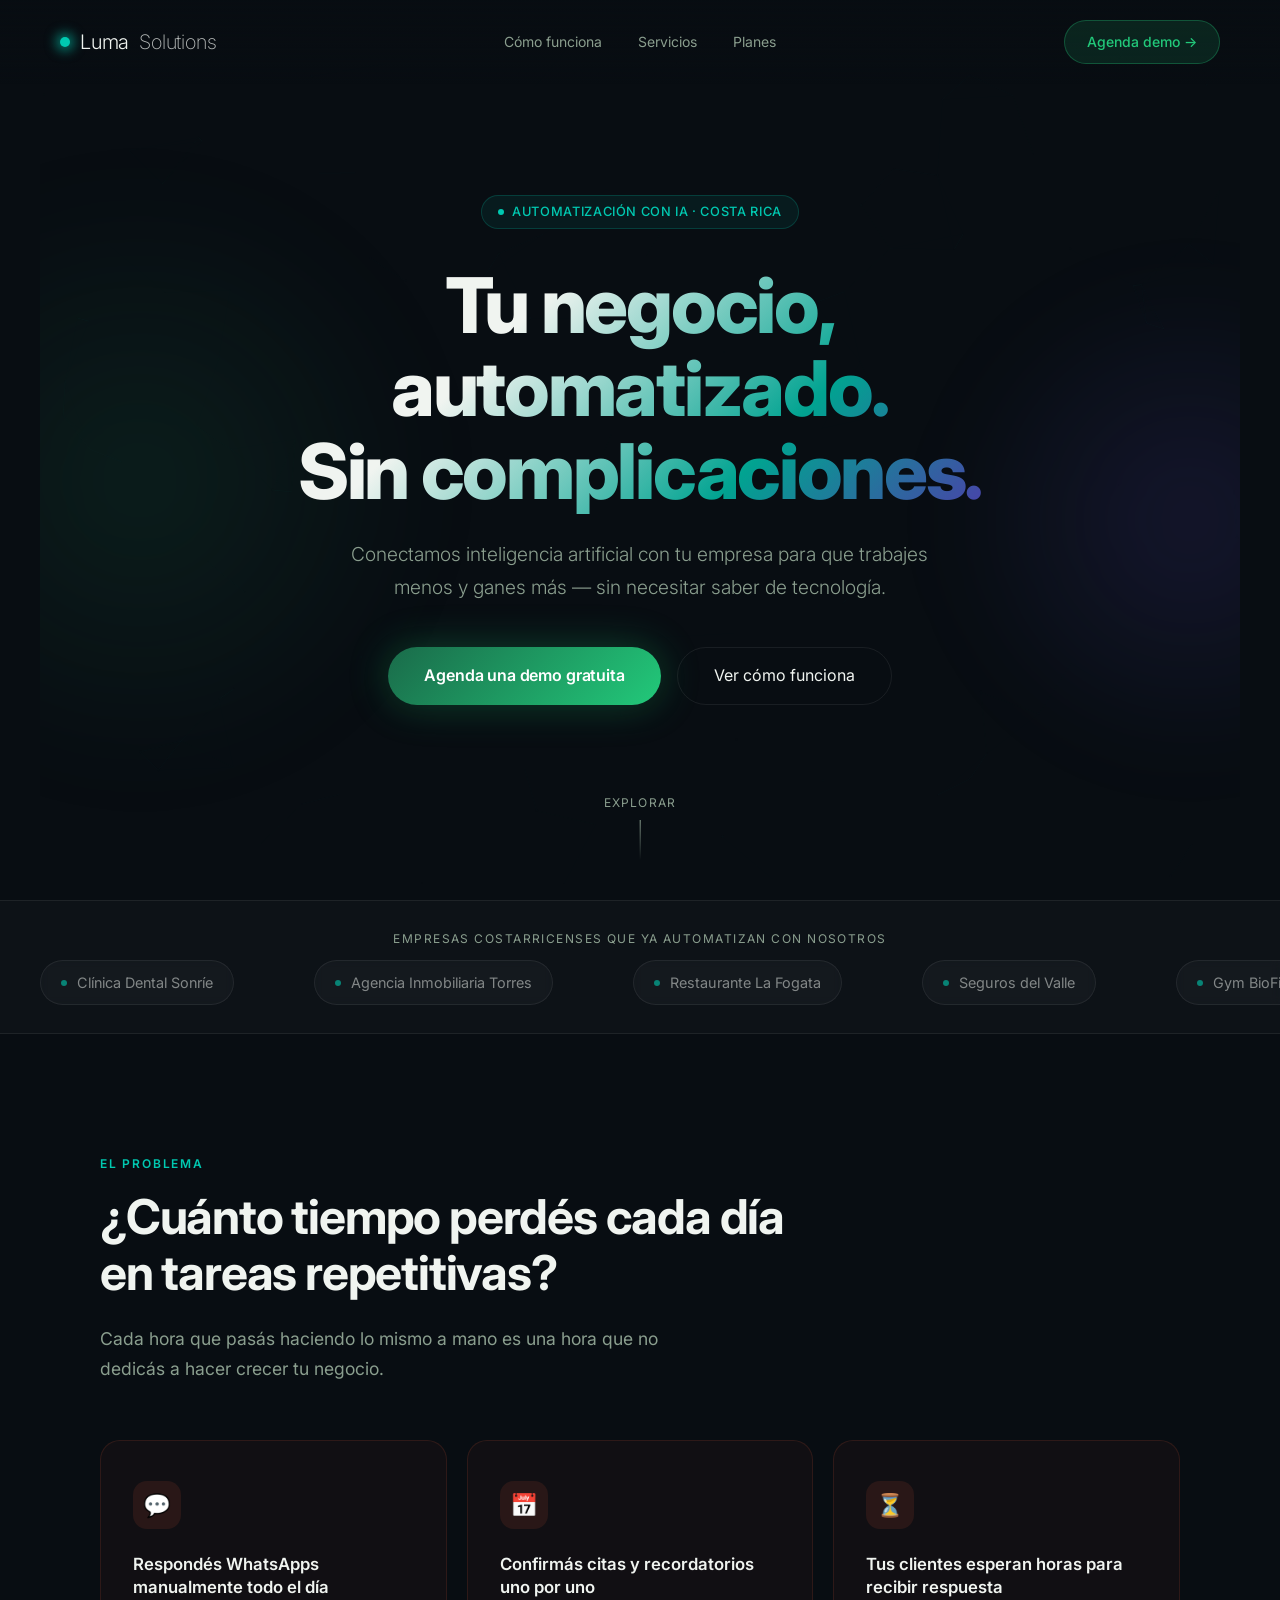
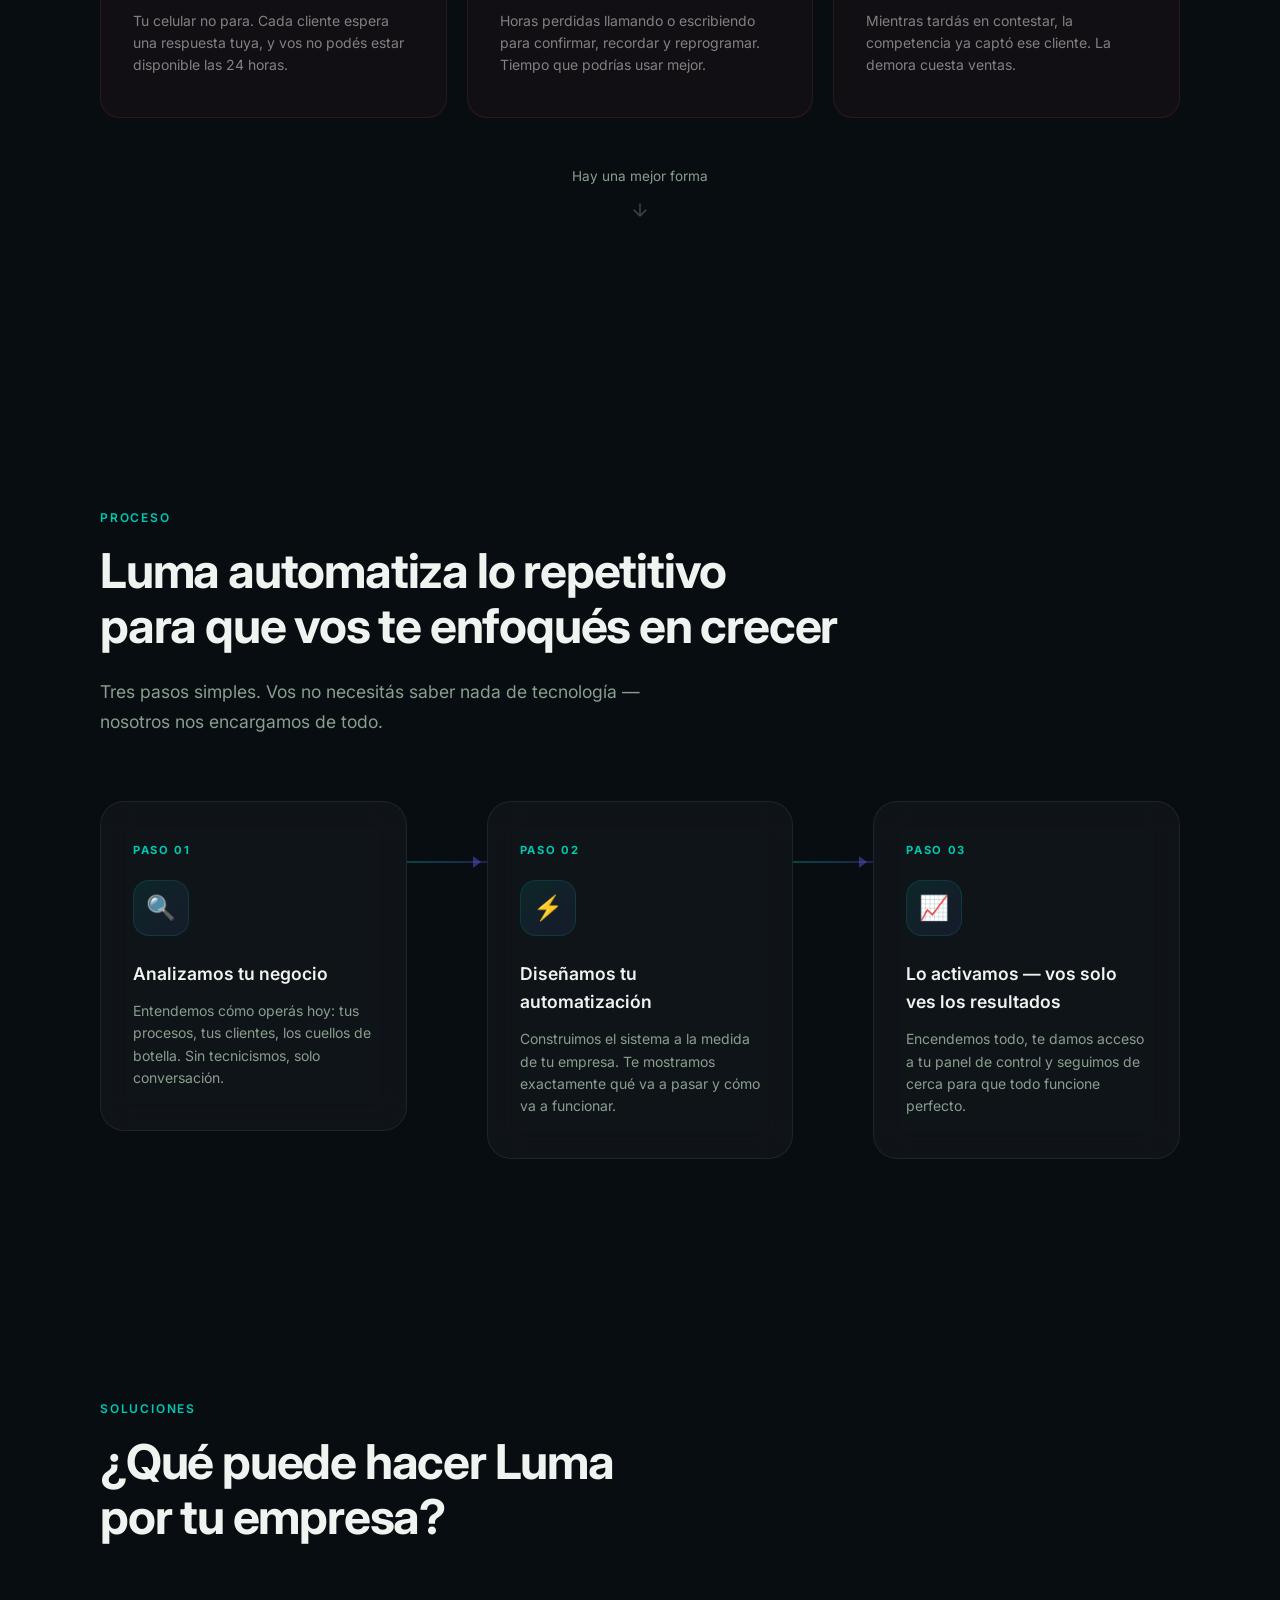
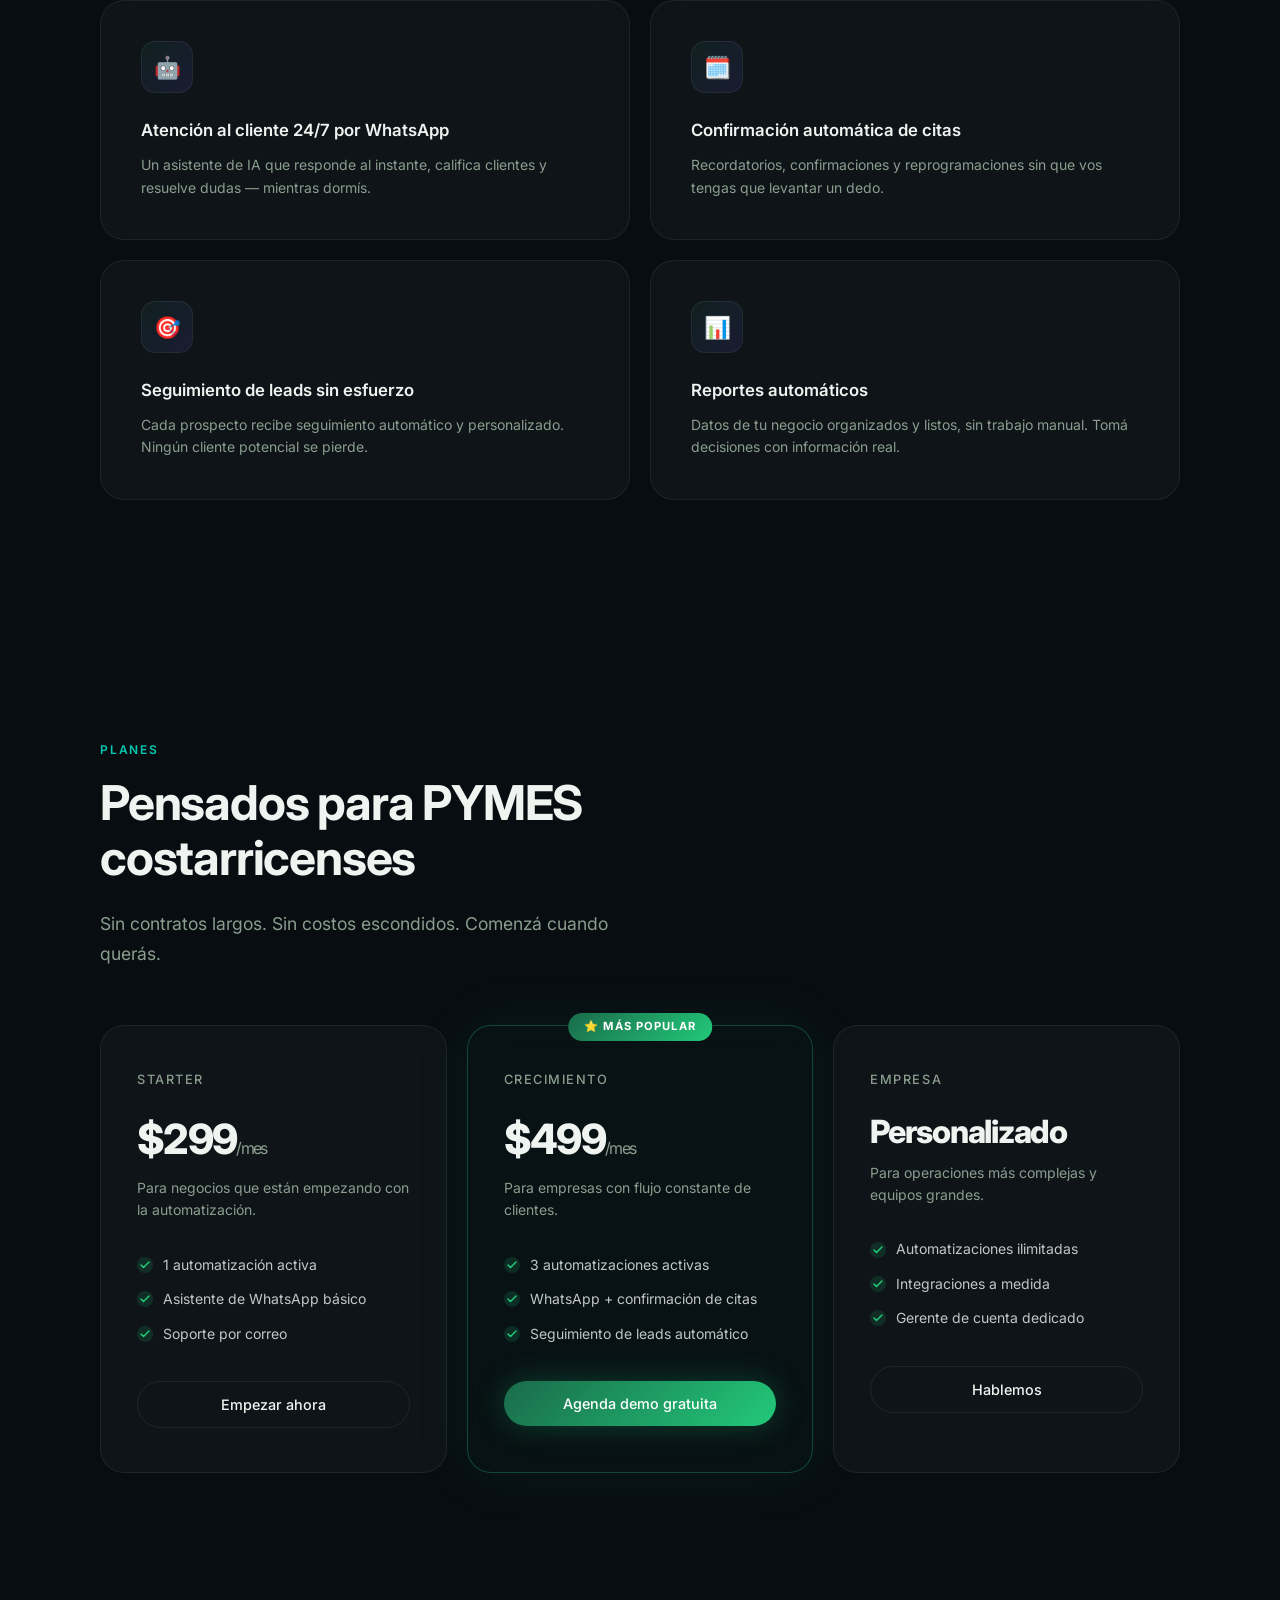
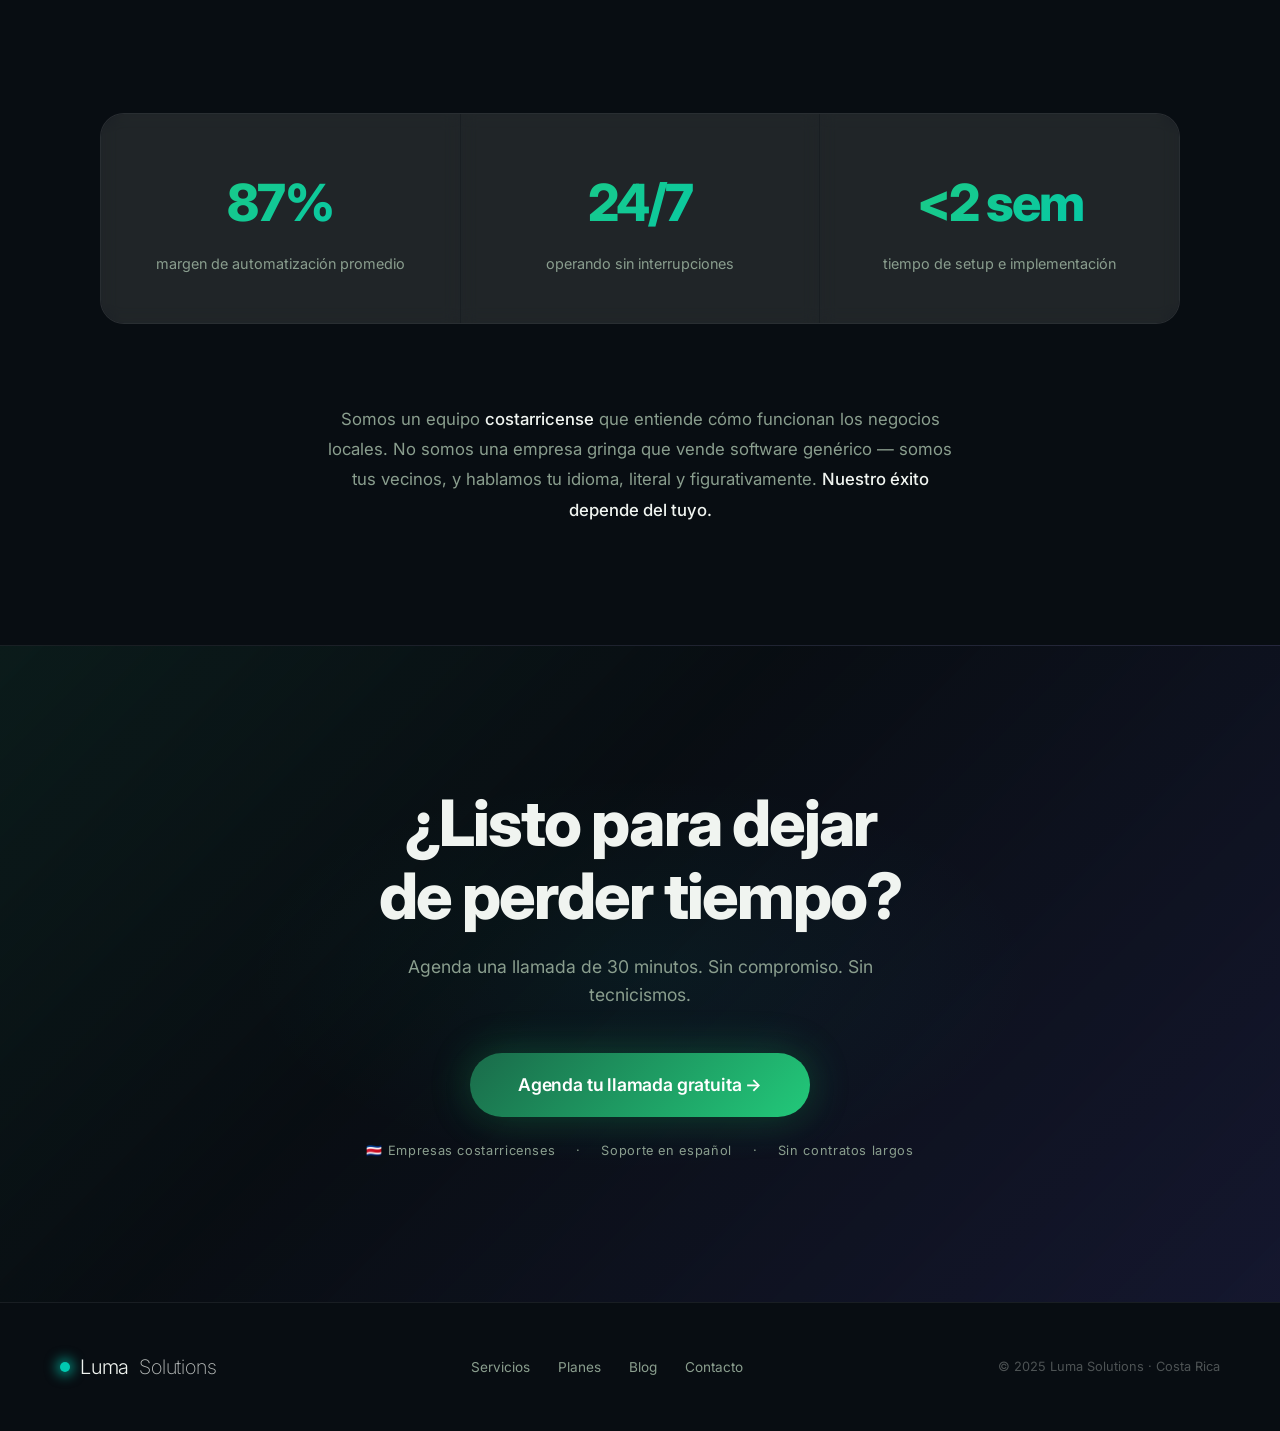
==== index.html @ 5a6099d8 "Add files via upload Initial website upload" ====
<!DOCTYPE html>
<html lang="es">
<head>
<meta charset="UTF-8">
<meta name="viewport" content="width=device-width, initial-scale=1.0">
<title>Luma Solutions — Automatización con IA para tu empresa</title>
<link rel="preconnect" href="https://fonts.googleapis.com">
<link href="https://fonts.googleapis.com/css2?family=Inter:wght@200;300;400;500;600;700;800;900&display=swap" rel="stylesheet">
<style>
  *, *::before, *::after { box-sizing: border-box; margin: 0; padding: 0; }

  :root {
    --bg: #080d12;
    --green: #1a6b4a;
    --green-bright: #22c97a;
    --purple: #5b4fcf;
    --teal: #00c9b1;
    --text: #f0f4f0;
    --text-muted: #8a9e8e;
    --glass-bg: rgba(255,255,255,0.03);
    --glass-border: rgba(255,255,255,0.07);
  }

  html { scroll-behavior: smooth; }

  body {
    background: var(--bg);
    color: var(--text);
    font-family: 'Inter', sans-serif;
    overflow-x: hidden;
    line-height: 1.6;
  }

  /* ── NAV ── */
  #navbar {
    position: fixed; top: 0; left: 0; right: 0; z-index: 100;
    padding: 20px 60px;
    display: flex; align-items: center; justify-content: space-between;
    background: linear-gradient(to bottom, rgba(8,13,18,0.9), transparent);
    backdrop-filter: blur(0px);
    transition: backdrop-filter 0.3s, background 0.3s;
  }
  #navbar.scrolled {
    backdrop-filter: blur(16px);
    background: rgba(8,13,18,0.85);
    border-bottom: 1px solid var(--glass-border);
  }
  .wordmark {
    display: flex; align-items: center; gap: 10px;
    font-size: 1.25rem; letter-spacing: -0.01em;
  }
  .wordmark .orb {
    width: 10px; height: 10px; border-radius: 50%;
    background: var(--teal);
    box-shadow: 0 0 12px 4px rgba(0,201,177,0.6);
    animation: pulse-orb 3s ease-in-out infinite;
    flex-shrink: 0;
  }
  @keyframes pulse-orb {
    0%,100% { box-shadow: 0 0 12px 4px rgba(0,201,177,0.6); }
    50% { box-shadow: 0 0 20px 8px rgba(0,201,177,0.9); }
  }
  .wordmark span:first-of-type { font-weight: 300; }
  .wordmark span:last-of-type { font-weight: 200; opacity: 0.75; }
  #navbar ul { list-style: none; display: flex; gap: 36px; }
  #navbar ul a { color: var(--text-muted); text-decoration: none; font-size: 0.875rem; font-weight: 400; transition: color 0.2s; }
  #navbar ul a:hover { color: var(--text); }
  .nav-cta {
    background: rgba(34,201,122,0.12); border: 1px solid rgba(34,201,122,0.3);
    color: var(--green-bright); padding: 10px 22px; border-radius: 100px;
    font-size: 0.875rem; font-weight: 500; cursor: pointer; text-decoration: none;
    transition: all 0.2s;
  }
  .nav-cta:hover { background: rgba(34,201,122,0.2); box-shadow: 0 0 20px rgba(34,201,122,0.2); }

  /* ── HERO ── */
  #hero {
    position: relative; min-height: 100vh;
    display: flex; align-items: center; justify-content: center;
    text-align: center; overflow: hidden;
  }
  #hero-canvas {
    position: absolute; inset: 0; width: 100%; height: 100%;
    display: block;
  }
  .hero-glow-left {
    position: absolute; left: -200px; top: 20%;
    width: 600px; height: 600px; border-radius: 50%;
    background: radial-gradient(circle, rgba(26,107,74,0.18) 0%, transparent 70%);
    filter: blur(40px); pointer-events: none;
  }
  .hero-glow-right {
    position: absolute; right: -200px; top: 30%;
    width: 500px; height: 500px; border-radius: 50%;
    background: radial-gradient(circle, rgba(91,79,207,0.15) 0%, transparent 70%);
    filter: blur(40px); pointer-events: none;
  }
  .hero-content {
    position: relative; z-index: 2;
    max-width: 860px; padding: 0 32px;
  }
  .hero-badge {
    display: inline-flex; align-items: center; gap: 8px;
    background: rgba(0,201,177,0.08); border: 1px solid rgba(0,201,177,0.2);
    border-radius: 100px; padding: 6px 16px; margin-bottom: 36px;
    font-size: 0.8rem; color: var(--teal); font-weight: 500; letter-spacing: 0.05em; text-transform: uppercase;
  }
  .hero-badge::before { content: ''; width: 6px; height: 6px; border-radius: 50%; background: var(--teal); }
  h1 {
    font-size: clamp(2.6rem, 6vw, 5rem);
    font-weight: 800; line-height: 1.08;
    letter-spacing: -0.03em;
    background: linear-gradient(135deg, #f0f4f0 30%, rgba(0,201,177,0.8) 70%, rgba(91,79,207,0.8) 100%);
    -webkit-background-clip: text; -webkit-text-fill-color: transparent; background-clip: text;
    margin-bottom: 24px;
  }
  .hero-sub {
    font-size: clamp(1rem, 2vw, 1.2rem); font-weight: 300;
    color: var(--text-muted); max-width: 600px; margin: 0 auto 44px;
    line-height: 1.7;
  }
  .hero-ctas { display: flex; gap: 16px; justify-content: center; flex-wrap: wrap; }
  .btn-primary {
    padding: 16px 36px; border-radius: 100px;
    background: linear-gradient(135deg, #1a6b4a, #22c97a);
    color: #fff; font-weight: 600; font-size: 1rem;
    border: none; cursor: pointer; text-decoration: none; display: inline-block;
    box-shadow: 0 0 40px rgba(34,201,122,0.3), 0 4px 24px rgba(0,0,0,0.3);
    transition: all 0.25s; letter-spacing: -0.01em;
  }
  .btn-primary:hover {
    transform: translateY(-2px);
    box-shadow: 0 0 60px rgba(34,201,122,0.5), 0 8px 32px rgba(0,0,0,0.4);
  }
  .btn-ghost {
    padding: 15px 36px; border-radius: 100px;
    background: transparent;
    color: var(--text); font-weight: 400; font-size: 1rem;
    border: 1px solid var(--glass-border); cursor: pointer; text-decoration: none; display: inline-block;
    transition: all 0.25s;
  }
  .btn-ghost:hover { border-color: rgba(255,255,255,0.2); background: rgba(255,255,255,0.04); }
  .hero-scroll {
    position: absolute; bottom: 40px; left: 50%; transform: translateX(-50%);
    display: flex; flex-direction: column; align-items: center; gap: 8px;
    color: var(--text-muted); font-size: 0.75rem; letter-spacing: 0.1em; text-transform: uppercase;
    animation: float-scroll 2.5s ease-in-out infinite;
  }
  .hero-scroll::after {
    content: ''; width: 1px; height: 40px;
    background: linear-gradient(to bottom, var(--text-muted), transparent);
  }
  @keyframes float-scroll { 0%,100%{transform:translateX(-50%) translateY(0)} 50%{transform:translateX(-50%) translateY(6px)} }

  /* ── SECTIONS COMMON ── */
  section { padding: 120px 60px; max-width: 1200px; margin: 0 auto; }
  .section-label {
    font-size: 0.75rem; text-transform: uppercase; letter-spacing: 0.15em;
    color: var(--teal); font-weight: 600; margin-bottom: 16px;
  }
  h2 {
    font-size: clamp(1.8rem, 4vw, 3rem); font-weight: 700;
    letter-spacing: -0.025em; line-height: 1.15; margin-bottom: 24px;
  }
  .section-intro { font-size: 1.1rem; color: var(--text-muted); max-width: 560px; line-height: 1.7; }

  /* ── MARQUEE ── */
  #marquee-wrap {
    background: rgba(255,255,255,0.02);
    border-top: 1px solid var(--glass-border);
    border-bottom: 1px solid var(--glass-border);
    padding: 0; overflow: hidden;
  }
  .marquee-label {
    text-align: center; padding: 28px 0 12px;
    font-size: 0.75rem; text-transform: uppercase; letter-spacing: 0.12em;
    color: var(--text-muted);
  }
  .marquee-track {
    display: flex; width: max-content;
    animation: scroll-marquee 22s linear infinite;
    padding-bottom: 28px;
  }
  .marquee-item {
    display: flex; align-items: center; gap: 10px;
    margin: 0 40px; white-space: nowrap;
    font-size: 0.9rem; font-weight: 400; color: rgba(240,244,240,0.5);
    border: 1px solid var(--glass-border);
    background: var(--glass-bg);
    padding: 10px 20px; border-radius: 100px;
    backdrop-filter: blur(4px);
  }
  .marquee-dot { width: 6px; height: 6px; border-radius: 50%; background: var(--teal); opacity: 0.6; }
  @keyframes scroll-marquee { from{transform:translateX(0)} to{transform:translateX(-50%)} }

  /* ── PROBLEM SECTION ── */
  #problem { background: none; }
  .pain-cards { display: grid; grid-template-columns: repeat(3,1fr); gap: 20px; margin-top: 56px; }
  .pain-card {
    background: rgba(255,80,50,0.04);
    border: 1px solid rgba(255,100,60,0.12);
    border-radius: 20px; padding: 40px 32px;
    transition: all 0.3s;
  }
  .pain-card:hover { background: rgba(255,80,50,0.07); border-color: rgba(255,100,60,0.22); transform: translateY(-4px); }
  .pain-icon {
    width: 48px; height: 48px; border-radius: 14px;
    background: rgba(255,100,60,0.1); display: flex; align-items: center; justify-content: center;
    margin-bottom: 24px; font-size: 1.4rem;
  }
  .pain-card h3 { font-size: 1.05rem; font-weight: 600; margin-bottom: 10px; line-height: 1.4; }
  .pain-card p { font-size: 0.875rem; color: rgba(240,244,240,0.5); line-height: 1.6; }
  .divider-arrow {
    text-align: center; padding: 48px 0;
    color: var(--text-muted); font-size: 0.875rem;
    display: flex; flex-direction: column; align-items: center; gap: 12px;
  }
  .divider-arrow svg { opacity: 0.4; animation: bounce-arrow 2s ease-in-out infinite; }
  @keyframes bounce-arrow { 0%,100%{transform:translateY(0)} 50%{transform:translateY(6px)} }

  /* ── HOW IT WORKS ── */
  #how { position: relative; }
  .steps-grid {
    display: grid; grid-template-columns: 1fr auto 1fr auto 1fr;
    gap: 0; margin-top: 64px; align-items: start;
  }
  .step-connector {
    display: flex; align-items: flex-start; justify-content: center;
    padding-top: 60px;
  }
  .step-connector-line {
    width: 80px; height: 2px; position: relative; overflow: visible;
    background: linear-gradient(to right, rgba(0,201,177,0.3), rgba(91,79,207,0.3));
  }
  .step-connector-line::after {
    content: ''; position: absolute; right: 0; top: 50%;
    transform: translateY(-50%);
    border: 6px solid transparent; border-left: 8px solid rgba(91,79,207,0.5);
  }
  .step-card {
    background: var(--glass-bg);
    border: 1px solid var(--glass-border);
    border-radius: 24px; padding: 40px 32px;
    backdrop-filter: blur(16px);
    transition: all 0.35s; cursor: default; position: relative; overflow: hidden;
  }
  .step-card::before {
    content: ''; position: absolute; inset: 0;
    background: radial-gradient(circle at 30% 30%, rgba(0,201,177,0.05) 0%, transparent 60%);
    opacity: 0; transition: opacity 0.35s;
  }
  .step-card:hover { border-color: rgba(0,201,177,0.25); transform: translateY(-6px); box-shadow: 0 20px 60px rgba(0,0,0,0.4), 0 0 40px rgba(0,201,177,0.08); }
  .step-card:hover::before { opacity: 1; }
  .step-num {
    font-size: 0.7rem; font-weight: 700; letter-spacing: 0.15em; text-transform: uppercase;
    color: var(--teal); margin-bottom: 20px;
  }
  .step-icon {
    width: 56px; height: 56px; border-radius: 16px; margin-bottom: 24px;
    display: flex; align-items: center; justify-content: center;
    background: linear-gradient(135deg, rgba(0,201,177,0.1), rgba(91,79,207,0.1));
    border: 1px solid rgba(0,201,177,0.15);
    font-size: 1.5rem;
  }
  .step-card h3 { font-size: 1.1rem; font-weight: 600; margin-bottom: 12px; }
  .step-card p { font-size: 0.875rem; color: var(--text-muted); line-height: 1.6; }

  /* ── SERVICES ── */
  #services { background: none; }
  .services-grid { display: grid; grid-template-columns: repeat(2,1fr); gap: 20px; margin-top: 56px; }
  .service-card {
    background: var(--glass-bg);
    border: 1px solid var(--glass-border);
    border-radius: 24px; padding: 40px;
    backdrop-filter: blur(16px); transition: all 0.3s; position: relative; overflow: hidden;
  }
  .service-card::after {
    content: ''; position: absolute; inset: 0;
    background: radial-gradient(circle at 80% 20%, rgba(91,79,207,0.07) 0%, transparent 50%);
    opacity: 0; transition: opacity 0.3s;
  }
  .service-card:hover { border-color: rgba(91,79,207,0.25); transform: translateY(-4px); box-shadow: 0 16px 48px rgba(0,0,0,0.35), 0 0 30px rgba(91,79,207,0.06); }
  .service-card:hover::after { opacity: 1; }
  .service-icon {
    width: 52px; height: 52px; border-radius: 14px; margin-bottom: 24px;
    display: flex; align-items: center; justify-content: center; font-size: 1.35rem;
    background: linear-gradient(135deg, rgba(26,107,74,0.15), rgba(91,79,207,0.15));
    border: 1px solid rgba(255,255,255,0.06);
  }
  .service-card h3 { font-size: 1.05rem; font-weight: 600; margin-bottom: 10px; }
  .service-card p { font-size: 0.875rem; color: var(--text-muted); line-height: 1.6; }

  /* ── PRICING ── */
  #pricing { background: none; }
  .pricing-grid { display: grid; grid-template-columns: repeat(3,1fr); gap: 20px; margin-top: 56px; }
  .pricing-card {
    background: var(--glass-bg);
    border: 1px solid var(--glass-border);
    border-radius: 24px; padding: 44px 36px;
    backdrop-filter: blur(16px); transition: all 0.3s; position: relative;
  }
  .pricing-card.featured {
    border-color: rgba(34,201,122,0.3);
    background: rgba(26,107,74,0.06);
    box-shadow: 0 0 60px rgba(34,201,122,0.08);
  }
  .popular-badge {
    position: absolute; top: -13px; left: 50%; transform: translateX(-50%);
    background: linear-gradient(135deg, var(--green), var(--green-bright));
    color: #fff; font-size: 0.7rem; font-weight: 700; letter-spacing: 0.1em; text-transform: uppercase;
    padding: 5px 16px; border-radius: 100px; white-space: nowrap;
  }
  .pricing-tier { font-size: 0.8rem; text-transform: uppercase; letter-spacing: 0.12em; color: var(--text-muted); margin-bottom: 16px; font-weight: 500; }
  .pricing-price { font-size: 2.6rem; font-weight: 800; letter-spacing: -0.04em; margin-bottom: 4px; }
  .pricing-price span { font-size: 1rem; font-weight: 400; color: var(--text-muted); }
  .pricing-desc { font-size: 0.875rem; color: var(--text-muted); margin-bottom: 32px; }
  .pricing-features { list-style: none; display: flex; flex-direction: column; gap: 12px; margin-bottom: 36px; }
  .pricing-features li {
    font-size: 0.875rem; display: flex; align-items: center; gap: 10px; color: rgba(240,244,240,0.8);
  }
  .pricing-features li::before {
    content: ''; width: 16px; height: 16px; border-radius: 50%; flex-shrink: 0;
    background: rgba(34,201,122,0.15);
    background-image: url("data:image/svg+xml,%3Csvg xmlns='http://www.w3.org/2000/svg' width='10' height='8' viewBox='0 0 10 8'%3E%3Cpath d='M1 4l2.5 2.5L9 1' stroke='%2322c97a' stroke-width='1.5' fill='none' stroke-linecap='round' stroke-linejoin='round'/%3E%3C/svg%3E");
    background-repeat: no-repeat; background-position: center;
  }
  .btn-pricing {
    width: 100%; padding: 14px; border-radius: 100px;
    border: 1px solid var(--glass-border);
    background: transparent; color: var(--text);
    font-size: 0.9rem; font-weight: 500; cursor: pointer;
    transition: all 0.2s; font-family: 'Inter', sans-serif;
  }
  .btn-pricing:hover { background: rgba(255,255,255,0.06); }
  .btn-pricing.featured-btn {
    background: linear-gradient(135deg, #1a6b4a, #22c97a);
    border: none; color: #fff;
    box-shadow: 0 0 30px rgba(34,201,122,0.25);
  }
  .btn-pricing.featured-btn:hover { box-shadow: 0 0 50px rgba(34,201,122,0.4); transform: translateY(-1px); }

  /* ── TRUST ── */
  #trust { background: none; }
  .stats-grid {
    display: grid; grid-template-columns: repeat(3,1fr);
    gap: 1px; background: var(--glass-border);
    border-radius: 24px; overflow: hidden;
    border: 1px solid var(--glass-border);
    margin-bottom: 80px;
  }
  .stat-card {
    background: var(--glass-bg);
    padding: 48px 40px; backdrop-filter: blur(8px);
    text-align: center;
  }
  .stat-value {
    font-size: clamp(2rem, 4vw, 3.2rem);
    font-weight: 800; letter-spacing: -0.04em;
    background: linear-gradient(135deg, var(--green-bright), var(--teal));
    -webkit-background-clip: text; -webkit-text-fill-color: transparent; background-clip: text;
    margin-bottom: 8px;
  }
  .stat-label { font-size: 0.9rem; color: var(--text-muted); }
  .trust-copy {
    max-width: 640px; margin: 0 auto; text-align: center;
    font-size: 1.05rem; color: var(--text-muted); line-height: 1.8;
  }
  .trust-copy strong { color: var(--text); font-weight: 500; }

  /* ── FINAL CTA ── */
  #final-cta {
    padding: 140px 60px;
    max-width: 100%; margin: 0;
    background: linear-gradient(135deg, rgba(26,107,74,0.15) 0%, rgba(8,13,18,0.95) 40%, rgba(91,79,207,0.15) 100%);
    border-top: 1px solid var(--glass-border);
    text-align: center; position: relative; overflow: hidden;
  }
  #final-cta::before {
    content: '';
    position: absolute; top: 50%; left: 50%;
    transform: translate(-50%, -50%);
    width: 800px; height: 400px;
    background: radial-gradient(ellipse, rgba(0,201,177,0.06) 0%, transparent 70%);
    pointer-events: none;
  }
  #final-cta h2 {
    font-size: clamp(2rem, 5vw, 4rem);
    font-weight: 800; letter-spacing: -0.03em; margin-bottom: 20px;
    position: relative;
  }
  #final-cta .sub { font-size: 1.1rem; color: var(--text-muted); margin-bottom: 44px; max-width: 500px; margin-left: auto; margin-right: auto; position: relative; }
  .trust-micro { font-size: 0.8rem; color: var(--text-muted); margin-top: 24px; letter-spacing: 0.05em; position: relative; }
  .trust-micro span { margin: 0 8px; }

  /* ── FOOTER ── */
  footer {
    border-top: 1px solid var(--glass-border);
    padding: 48px 60px;
    display: flex; align-items: center; justify-content: space-between;
    flex-wrap: wrap; gap: 24px;
  }
  .footer-nav ul { display: flex; gap: 28px; list-style: none; }
  .footer-nav ul a { font-size: 0.85rem; color: var(--text-muted); text-decoration: none; transition: color 0.2s; }
  .footer-nav ul a:hover { color: var(--text); }
  .footer-copy { font-size: 0.8rem; color: rgba(240,244,240,0.3); }

  /* ── SCROLL ANIMATIONS ── */
  .reveal { opacity: 0; transform: translateY(32px); transition: opacity 0.7s ease, transform 0.7s ease; }
  .reveal.visible { opacity: 1; transform: translateY(0); }
  .reveal-delay-1 { transition-delay: 0.1s; }
  .reveal-delay-2 { transition-delay: 0.2s; }
  .reveal-delay-3 { transition-delay: 0.3s; }
  .reveal-delay-4 { transition-delay: 0.4s; }

  /* ── RESPONSIVE ── */
  @media (max-width: 900px) {
    #navbar { padding: 16px 24px; }
    #navbar ul { display: none; }
    section { padding: 80px 24px; }
    .pain-cards, .steps-grid, .services-grid, .pricing-grid, .stats-grid { grid-template-columns: 1fr; }
    .steps-grid { display: flex; flex-direction: column; }
    .step-connector { display: none; }
    #final-cta { padding: 100px 24px; }
    footer { padding: 40px 24px; flex-direction: column; text-align: center; }
  }
  @media (max-width: 600px) {
    h1 { font-size: 2.4rem; }
    .hero-ctas { flex-direction: column; align-items: center; }
    .btn-primary, .btn-ghost { width: 100%; max-width: 320px; text-align: center; }
  }
</style>
</head>
<body>

<!-- NAV -->
<nav id="navbar">
  <div class="wordmark">
    <div class="orb"></div>
    <span>Luma</span><span>Solutions</span>
  </div>
  <ul>
    <li><a href="#how">Cómo funciona</a></li>
    <li><a href="#services">Servicios</a></li>
    <li><a href="#pricing">Planes</a></li>
  </ul>
  <a href="#final-cta" class="nav-cta">Agenda demo →</a>
</nav>

<!-- HERO -->
<section id="hero">
  <canvas id="hero-canvas"></canvas>
  <div class="hero-glow-left"></div>
  <div class="hero-glow-right"></div>
  <div class="hero-content">
    <div class="hero-badge">Automatización con IA · Costa Rica</div>
    <h1>Tu negocio,<br>automatizado.<br>Sin complicaciones.</h1>
    <p class="hero-sub">Conectamos inteligencia artificial con tu empresa para que trabajes menos y ganes más — sin necesitar saber de tecnología.</p>
    <div class="hero-ctas">
      <a href="#final-cta" class="btn-primary">Agenda una demo gratuita</a>
      <a href="#how" class="btn-ghost">Ver cómo funciona</a>
    </div>
  </div>
  <div class="hero-scroll">Explorar</div>
</section>

<!-- MARQUEE -->
<div id="marquee-wrap">
  <p class="marquee-label">Empresas costarricenses que ya automatizan con nosotros</p>
  <div style="overflow:hidden">
    <div class="marquee-track" id="marquee-track">
      <div class="marquee-item"><div class="marquee-dot"></div>Clínica Dental Sonríe</div>
      <div class="marquee-item"><div class="marquee-dot"></div>Agencia Inmobiliaria Torres</div>
      <div class="marquee-item"><div class="marquee-dot"></div>Restaurante La Fogata</div>
      <div class="marquee-item"><div class="marquee-dot"></div>Seguros del Valle</div>
      <div class="marquee-item"><div class="marquee-dot"></div>Gym BioFit CR</div>
      <div class="marquee-item"><div class="marquee-dot"></div>Estudio Legal Mora & Asociados</div>
      <!-- duplicate for seamless loop -->
      <div class="marquee-item"><div class="marquee-dot"></div>Clínica Dental Sonríe</div>
      <div class="marquee-item"><div class="marquee-dot"></div>Agencia Inmobiliaria Torres</div>
      <div class="marquee-item"><div class="marquee-dot"></div>Restaurante La Fogata</div>
      <div class="marquee-item"><div class="marquee-dot"></div>Seguros del Valle</div>
      <div class="marquee-item"><div class="marquee-dot"></div>Gym BioFit CR</div>
      <div class="marquee-item"><div class="marquee-dot"></div>Estudio Legal Mora & Asociados</div>
    </div>
  </div>
</div>

<!-- PROBLEM -->
<section id="problem">
  <p class="section-label reveal">El problema</p>
  <h2 class="reveal">¿Cuánto tiempo perdés cada día<br>en tareas repetitivas?</h2>
  <p class="section-intro reveal">Cada hora que pasás haciendo lo mismo a mano es una hora que no dedicás a hacer crecer tu negocio.</p>
  <div class="pain-cards">
    <div class="pain-card reveal reveal-delay-1">
      <div class="pain-icon">💬</div>
      <h3>Respondés WhatsApps manualmente todo el día</h3>
      <p>Tu celular no para. Cada cliente espera una respuesta tuya, y vos no podés estar disponible las 24 horas.</p>
    </div>
    <div class="pain-card reveal reveal-delay-2">
      <div class="pain-icon">📅</div>
      <h3>Confirmás citas y recordatorios uno por uno</h3>
      <p>Horas perdidas llamando o escribiendo para confirmar, recordar y reprogramar. Tiempo que podrías usar mejor.</p>
    </div>
    <div class="pain-card reveal reveal-delay-3">
      <div class="pain-icon">⏳</div>
      <h3>Tus clientes esperan horas para recibir respuesta</h3>
      <p>Mientras tardás en contestar, la competencia ya captó ese cliente. La demora cuesta ventas.</p>
    </div>
  </div>
  <div class="divider-arrow">
    <span style="color:var(--text-muted);font-size:0.85rem">Hay una mejor forma</span>
    <svg width="20" height="20" viewBox="0 0 20 20" fill="none">
      <path d="M10 4v12M4 10l6 6 6-6" stroke="currentColor" stroke-width="1.5" stroke-linecap="round" stroke-linejoin="round"/>
    </svg>
  </div>
</section>

<!-- HOW IT WORKS -->
<section id="how">
  <p class="section-label reveal">Proceso</p>
  <h2 class="reveal">Luma automatiza lo repetitivo<br>para que vos te enfoqués en crecer</h2>
  <p class="section-intro reveal">Tres pasos simples. Vos no necesitás saber nada de tecnología — nosotros nos encargamos de todo.</p>
  <div class="steps-grid">
    <div class="step-card reveal reveal-delay-1">
      <div class="step-num">Paso 01</div>
      <div class="step-icon">🔍</div>
      <h3>Analizamos tu negocio</h3>
      <p>Entendemos cómo operás hoy: tus procesos, tus clientes, los cuellos de botella. Sin tecnicismos, solo conversación.</p>
    </div>
    <div class="step-connector reveal">
      <div class="step-connector-line"></div>
    </div>
    <div class="step-card reveal reveal-delay-2">
      <div class="step-num">Paso 02</div>
      <div class="step-icon">⚡</div>
      <h3>Diseñamos tu automatización</h3>
      <p>Construimos el sistema a la medida de tu empresa. Te mostramos exactamente qué va a pasar y cómo va a funcionar.</p>
    </div>
    <div class="step-connector reveal">
      <div class="step-connector-line"></div>
    </div>
    <div class="step-card reveal reveal-delay-3">
      <div class="step-num">Paso 03</div>
      <div class="step-icon">📈</div>
      <h3>Lo activamos — vos solo ves los resultados</h3>
      <p>Encendemos todo, te damos acceso a tu panel de control y seguimos de cerca para que todo funcione perfecto.</p>
    </div>
  </div>
</section>

<!-- SERVICES -->
<section id="services">
  <p class="section-label reveal">Soluciones</p>
  <h2 class="reveal">¿Qué puede hacer Luma<br>por tu empresa?</h2>
  <div class="services-grid">
    <div class="service-card reveal reveal-delay-1">
      <div class="service-icon">🤖</div>
      <h3>Atención al cliente 24/7 por WhatsApp</h3>
      <p>Un asistente de IA que responde al instante, califica clientes y resuelve dudas — mientras dormís.</p>
    </div>
    <div class="service-card reveal reveal-delay-2">
      <div class="service-icon">🗓️</div>
      <h3>Confirmación automática de citas</h3>
      <p>Recordatorios, confirmaciones y reprogramaciones sin que vos tengas que levantar un dedo.</p>
    </div>
    <div class="service-card reveal reveal-delay-3">
      <div class="service-icon">🎯</div>
      <h3>Seguimiento de leads sin esfuerzo</h3>
      <p>Cada prospecto recibe seguimiento automático y personalizado. Ningún cliente potencial se pierde.</p>
    </div>
    <div class="service-card reveal reveal-delay-4">
      <div class="service-icon">📊</div>
      <h3>Reportes automáticos</h3>
      <p>Datos de tu negocio organizados y listos, sin trabajo manual. Tomá decisiones con información real.</p>
    </div>
  </div>
</section>

<!-- PRICING -->
<section id="pricing">
  <p class="section-label reveal">Planes</p>
  <h2 class="reveal">Pensados para PYMES<br>costarricenses</h2>
  <p class="section-intro reveal">Sin contratos largos. Sin costos escondidos. Comenzá cuando querás.</p>
  <div class="pricing-grid">
    <div class="pricing-card reveal reveal-delay-1">
      <div class="pricing-tier">Starter</div>
      <div class="pricing-price">$299<span>/mes</span></div>
      <div class="pricing-desc">Para negocios que están empezando con la automatización.</div>
      <ul class="pricing-features">
        <li>1 automatización activa</li>
        <li>Asistente de WhatsApp básico</li>
        <li>Soporte por correo</li>
      </ul>
      <button class="btn-pricing">Empezar ahora</button>
    </div>
    <div class="pricing-card featured reveal reveal-delay-2">
      <div class="popular-badge">⭐ Más popular</div>
      <div class="pricing-tier">Crecimiento</div>
      <div class="pricing-price">$499<span>/mes</span></div>
      <div class="pricing-desc">Para empresas con flujo constante de clientes.</div>
      <ul class="pricing-features">
        <li>3 automatizaciones activas</li>
        <li>WhatsApp + confirmación de citas</li>
        <li>Seguimiento de leads automático</li>
      </ul>
      <button class="btn-pricing featured-btn">Agenda demo gratuita</button>
    </div>
    <div class="pricing-card reveal reveal-delay-3">
      <div class="pricing-tier">Empresa</div>
      <div class="pricing-price" style="font-size:2rem">Personalizado</div>
      <div class="pricing-desc">Para operaciones más complejas y equipos grandes.</div>
      <ul class="pricing-features">
        <li>Automatizaciones ilimitadas</li>
        <li>Integraciones a medida</li>
        <li>Gerente de cuenta dedicado</li>
      </ul>
      <button class="btn-pricing">Hablemos</button>
    </div>
  </div>
</section>

<!-- TRUST -->
<section id="trust">
  <div class="stats-grid reveal">
    <div class="stat-card">
      <div class="stat-value">87%</div>
      <div class="stat-label">margen de automatización promedio</div>
    </div>
    <div class="stat-card">
      <div class="stat-value">24/7</div>
      <div class="stat-label">operando sin interrupciones</div>
    </div>
    <div class="stat-card">
      <div class="stat-value">&lt;2 sem</div>
      <div class="stat-label">tiempo de setup e implementación</div>
    </div>
  </div>
  <p class="trust-copy reveal">
    Somos un equipo <strong>costarricense</strong> que entiende cómo funcionan los negocios locales. 
    No somos una empresa gringa que vende software genérico — somos tus vecinos, y hablamos 
    tu idioma, literal y figurativamente. <strong>Nuestro éxito depende del tuyo.</strong>
  </p>
</section>

<!-- FINAL CTA -->
<div id="final-cta">
  <h2 class="reveal">¿Listo para dejar<br>de perder tiempo?</h2>
  <p class="sub reveal">Agenda una llamada de 30 minutos. Sin compromiso. Sin tecnicismos.</p>
  <a href="#" class="btn-primary reveal" style="font-size:1.1rem;padding:18px 48px">
    Agenda tu llamada gratuita →
  </a>
  <p class="trust-micro reveal">
    <span>🇨🇷 Empresas costarricenses</span>
    <span>·</span>
    <span>Soporte en español</span>
    <span>·</span>
    <span>Sin contratos largos</span>
  </p>
</div>

<!-- FOOTER -->
<footer>
  <div class="wordmark">
    <div class="orb"></div>
    <span>Luma</span><span>Solutions</span>
  </div>
  <div class="footer-nav">
    <ul>
      <li><a href="#">Servicios</a></li>
      <li><a href="#">Planes</a></li>
      <li><a href="#">Blog</a></li>
      <li><a href="#">Contacto</a></li>
    </ul>
  </div>
  <p class="footer-copy">© 2025 Luma Solutions · Costa Rica</p>
</footer>

<script>
// ── CANVAS PARTICLE FIELD ──
(function(){
  const canvas = document.getElementById('hero-canvas');
  const ctx = canvas.getContext('2d');
  let W, H, particles = [], animFrame;

  function resize() {
    const rect = canvas.getBoundingClientRect();
    W = canvas.width = Math.round(rect.width);
    H = canvas.height = Math.round(rect.height);
  }

  const COLORS = ['rgba(0,201,177,', 'rgba(91,79,207,', 'rgba(26,107,74,'];

  class Particle {
    constructor() { this.reset(true); }
    reset(init) {
      this.x = Math.random() * W;
      this.y = init ? Math.random() * H : H + 20;
      this.r = Math.random() * 1.5 + 0.3;
      this.alpha = Math.random() * 0.5 + 0.1;
      this.vx = (Math.random() - 0.5) * 0.3;
      this.vy = -Math.random() * 0.4 - 0.1;
      this.color = COLORS[Math.floor(Math.random() * COLORS.length)];
      this.life = 0; this.maxLife = 200 + Math.random() * 300;
    }
    update() {
      this.x += this.vx; this.y += this.vy; this.life++;
      if (this.life > this.maxLife || this.y < -20) this.reset(false);
    }
    draw() {
      const a = this.life < 40 ? (this.life / 40) * this.alpha
                 : this.life > this.maxLife - 40 ? ((this.maxLife - this.life) / 40) * this.alpha
                 : this.alpha;
      ctx.beginPath();
      ctx.arc(this.x, this.y, this.r, 0, Math.PI * 2);
      ctx.fillStyle = this.color + a + ')';
      ctx.fill();
    }
  }

  // Connection lines between nearby particles
  function drawConnections() {
    for (let i = 0; i < particles.length; i++) {
      for (let j = i + 1; j < particles.length; j++) {
        const dx = particles[i].x - particles[j].x;
        const dy = particles[i].y - particles[j].y;
        const dist = Math.sqrt(dx*dx + dy*dy);
        if (dist < 100) {
          ctx.beginPath();
          ctx.moveTo(particles[i].x, particles[i].y);
          ctx.lineTo(particles[j].x, particles[j].y);
          ctx.strokeStyle = `rgba(0,201,177,${(1 - dist/100) * 0.06})`;
          ctx.lineWidth = 0.5;
          ctx.stroke();
        }
      }
    }
  }

  function init() {
    particles = [];
    const count = Math.min(120, Math.floor(W * H / 8000));
    for (let i = 0; i < count; i++) particles.push(new Particle());
  }

  function loop() {
    ctx.clearRect(0, 0, W, H);
    drawConnections();
    particles.forEach(p => { p.update(); p.draw(); });
    animFrame = requestAnimationFrame(loop);
  }

  resize(); init(); loop();
  window.addEventListener('resize', () => { resize(); init(); });
})();

// ── NAV SCROLL ──
const navbar = document.getElementById('navbar');
window.addEventListener('scroll', () => {
  if (navbar) navbar.classList.toggle('scrolled', window.scrollY > 40);
});

// ── SCROLL REVEAL ──
const reveals = document.querySelectorAll('.reveal');
const observer = new IntersectionObserver((entries) => {
  entries.forEach(e => { if (e.isIntersecting) { e.target.classList.add('visible'); observer.unobserve(e.target); } });
}, { threshold: 0.12, rootMargin: '0px 0px -40px 0px' });
reveals.forEach(el => observer.observe(el));
</script>
</body>
</html>
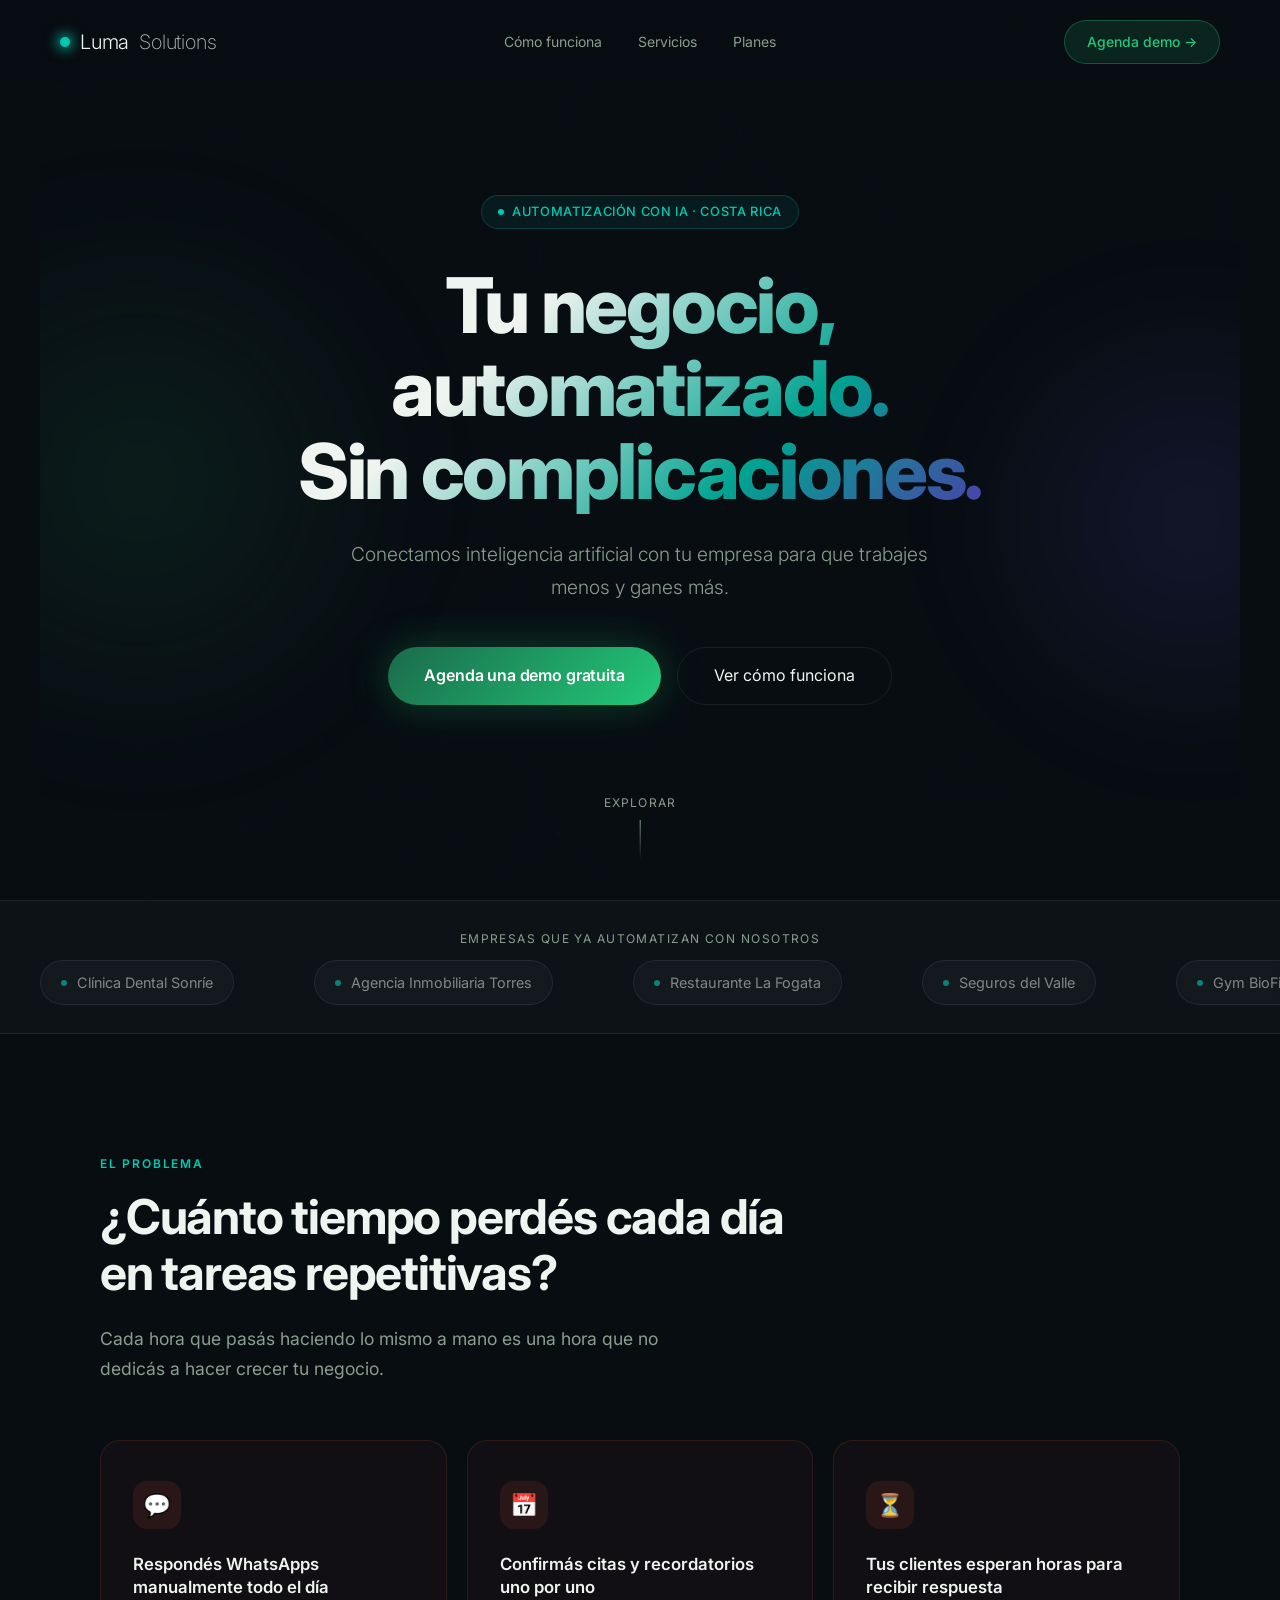
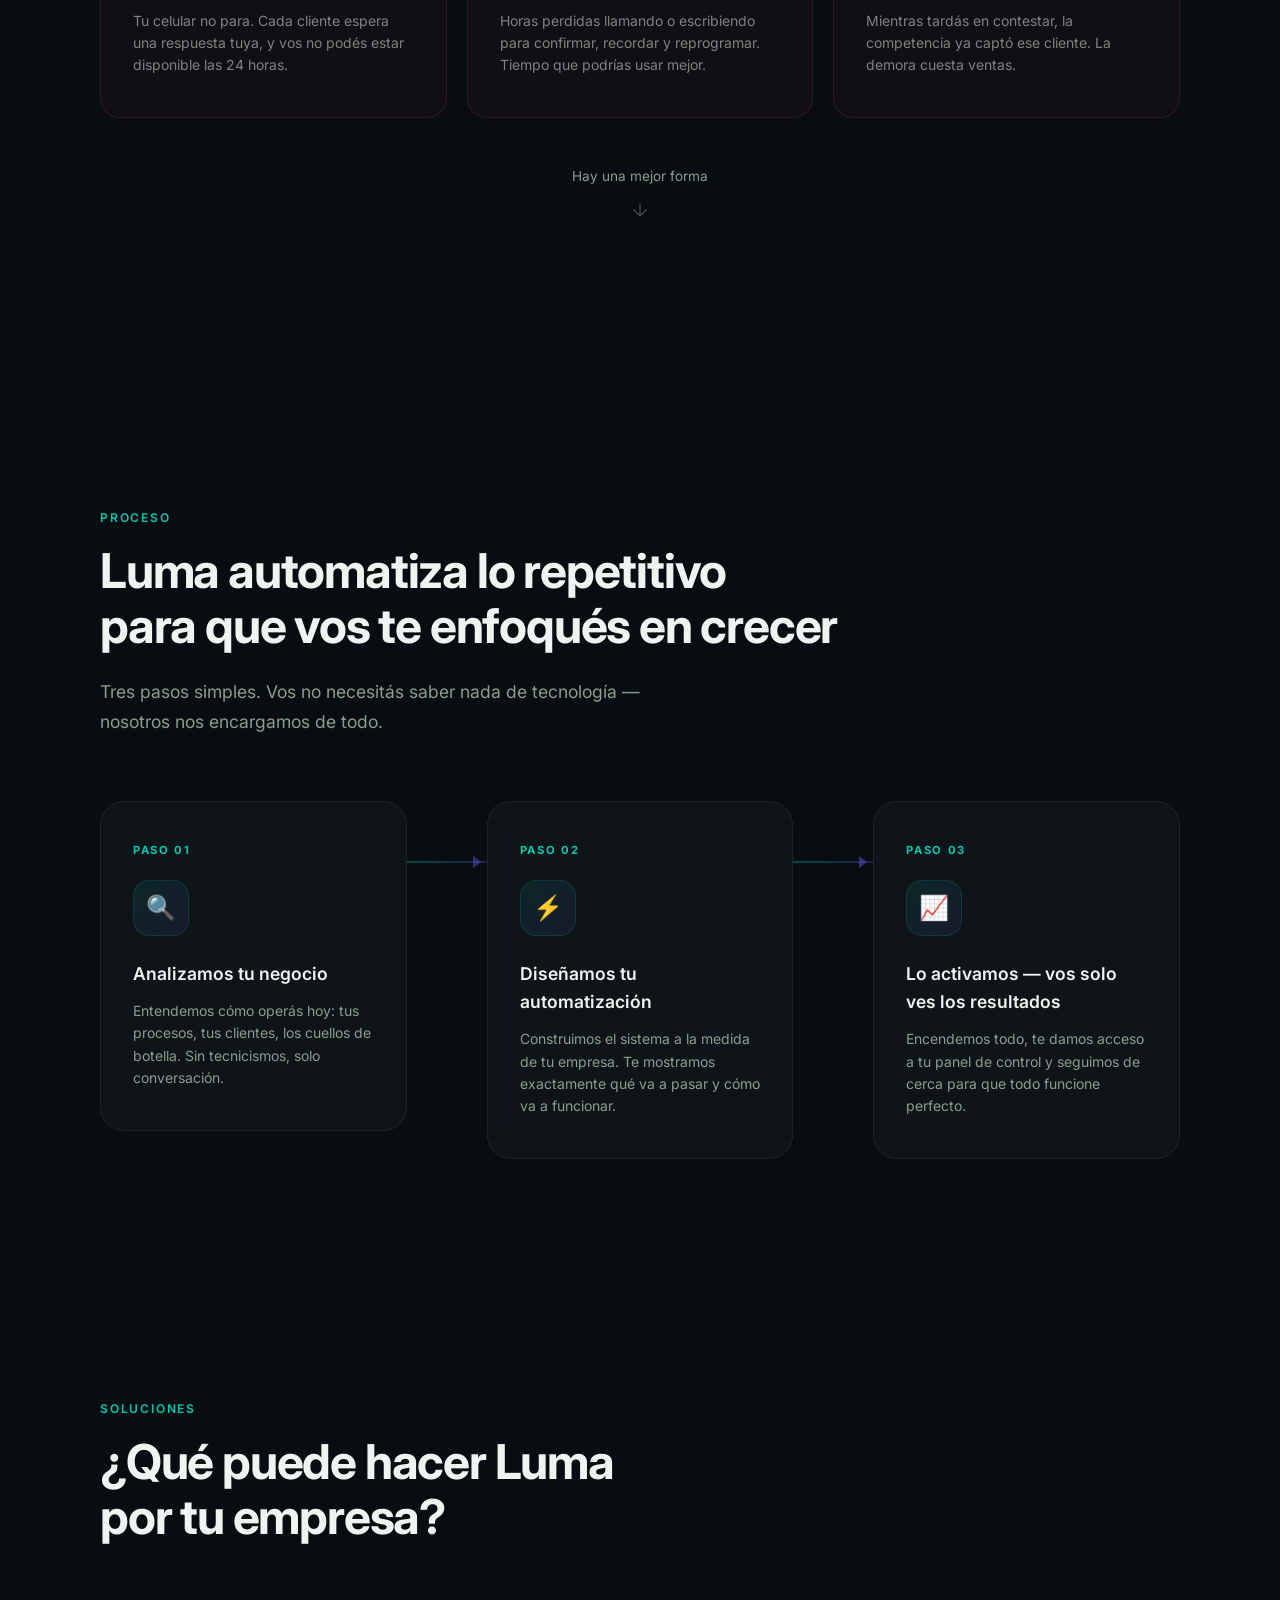
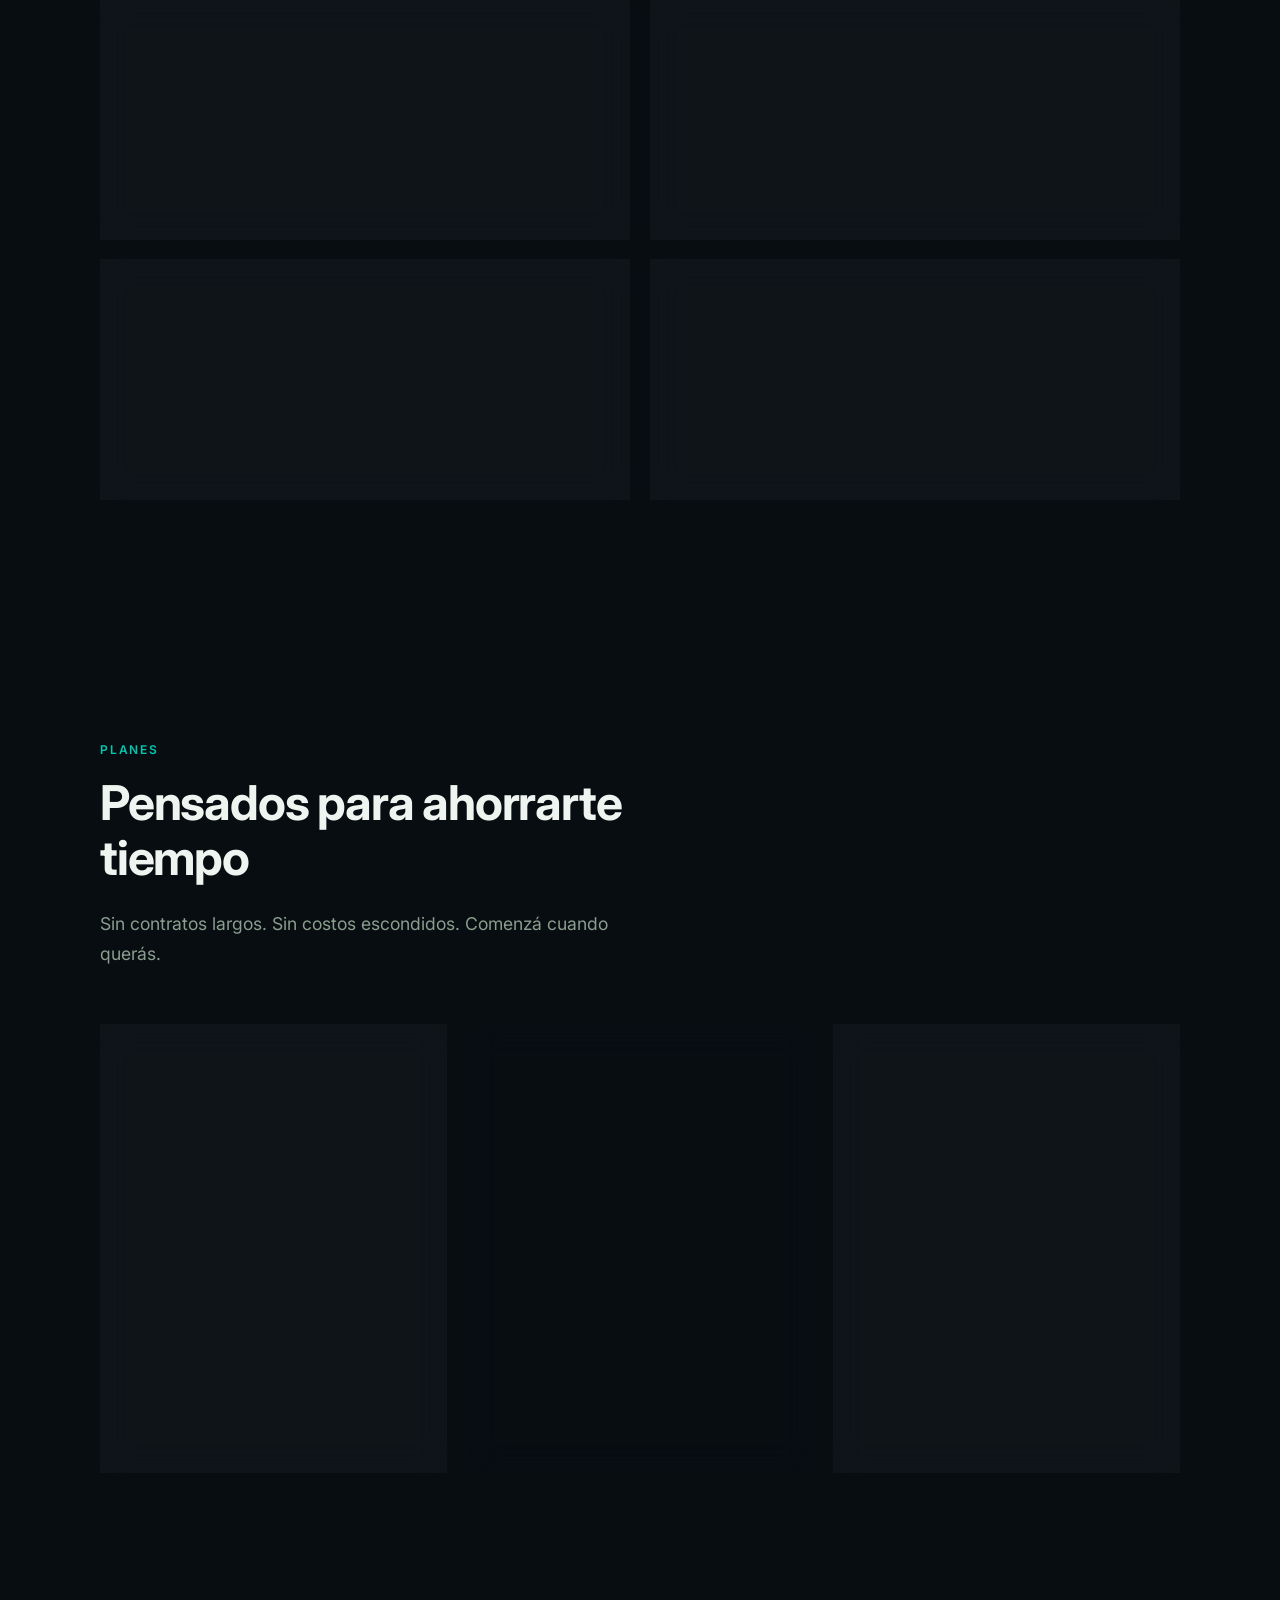
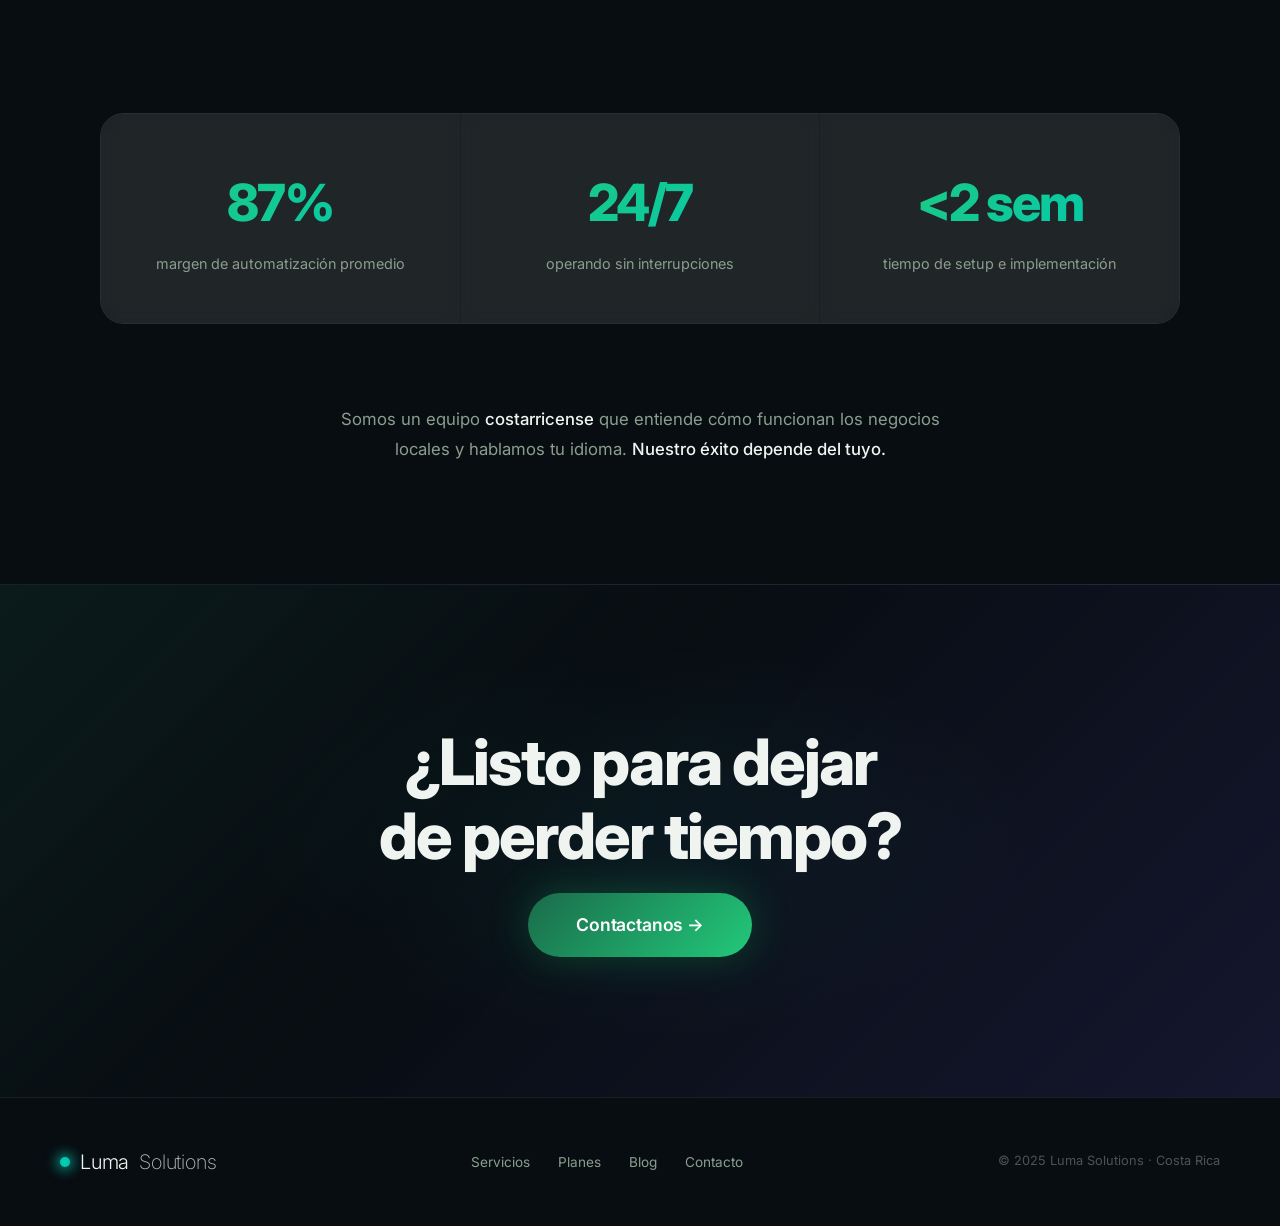
==== commit d791f53f: "index.html" ====
--- a/index.html
+++ b/index.html
@@ -454,7 +454,7 @@
   <div class="hero-content">
     <div class="hero-badge">Automatización con IA · Costa Rica</div>
     <h1>Tu negocio,<br>automatizado.<br>Sin complicaciones.</h1>
-    <p class="hero-sub">Conectamos inteligencia artificial con tu empresa para que trabajes menos y ganes más — sin necesitar saber de tecnología.</p>
+    <p class="hero-sub">Conectamos inteligencia artificial con tu empresa para que trabajes menos y ganes más.</p>
     <div class="hero-ctas">
       <a href="#final-cta" class="btn-primary">Agenda una demo gratuita</a>
       <a href="#how" class="btn-ghost">Ver cómo funciona</a>
@@ -465,7 +465,7 @@
 
 <!-- MARQUEE -->
 <div id="marquee-wrap">
-  <p class="marquee-label">Empresas costarricenses que ya automatizan con nosotros</p>
+  <p class="marquee-label">Empresas que ya automatizan con nosotros</p>
   <div style="overflow:hidden">
     <div class="marquee-track" id="marquee-track">
       <div class="marquee-item"><div class="marquee-dot"></div>Clínica Dental Sonríe</div>
@@ -579,7 +579,7 @@
 <!-- PRICING -->
 <section id="pricing">
   <p class="section-label reveal">Planes</p>
-  <h2 class="reveal">Pensados para PYMES<br>costarricenses</h2>
+  <h2 class="reveal">Pensados para ahorrarte<br>tiempo</h2>
   <p class="section-intro reveal">Sin contratos largos. Sin costos escondidos. Comenzá cuando querás.</p>
   <div class="pricing-grid">
     <div class="pricing-card reveal reveal-delay-1">
@@ -636,26 +636,18 @@
     </div>
   </div>
   <p class="trust-copy reveal">
-    Somos un equipo <strong>costarricense</strong> que entiende cómo funcionan los negocios locales. 
-    No somos una empresa gringa que vende software genérico — somos tus vecinos, y hablamos 
-    tu idioma, literal y figurativamente. <strong>Nuestro éxito depende del tuyo.</strong>
+    Somos un equipo <strong>costarricense</strong> que entiende cómo funcionan los negocios locales
+   y hablamos tu idioma.
+    <strong>Nuestro éxito depende del tuyo.</strong>
   </p>
 </section>
 
 <!-- FINAL CTA -->
 <div id="final-cta">
   <h2 class="reveal">¿Listo para dejar<br>de perder tiempo?</h2>
-  <p class="sub reveal">Agenda una llamada de 30 minutos. Sin compromiso. Sin tecnicismos.</p>
   <a href="#" class="btn-primary reveal" style="font-size:1.1rem;padding:18px 48px">
-    Agenda tu llamada gratuita →
+    Contactanos →
   </a>
-  <p class="trust-micro reveal">
-    <span>🇨🇷 Empresas costarricenses</span>
-    <span>·</span>
-    <span>Soporte en español</span>
-    <span>·</span>
-    <span>Sin contratos largos</span>
-  </p>
 </div>
 
 <!-- FOOTER -->
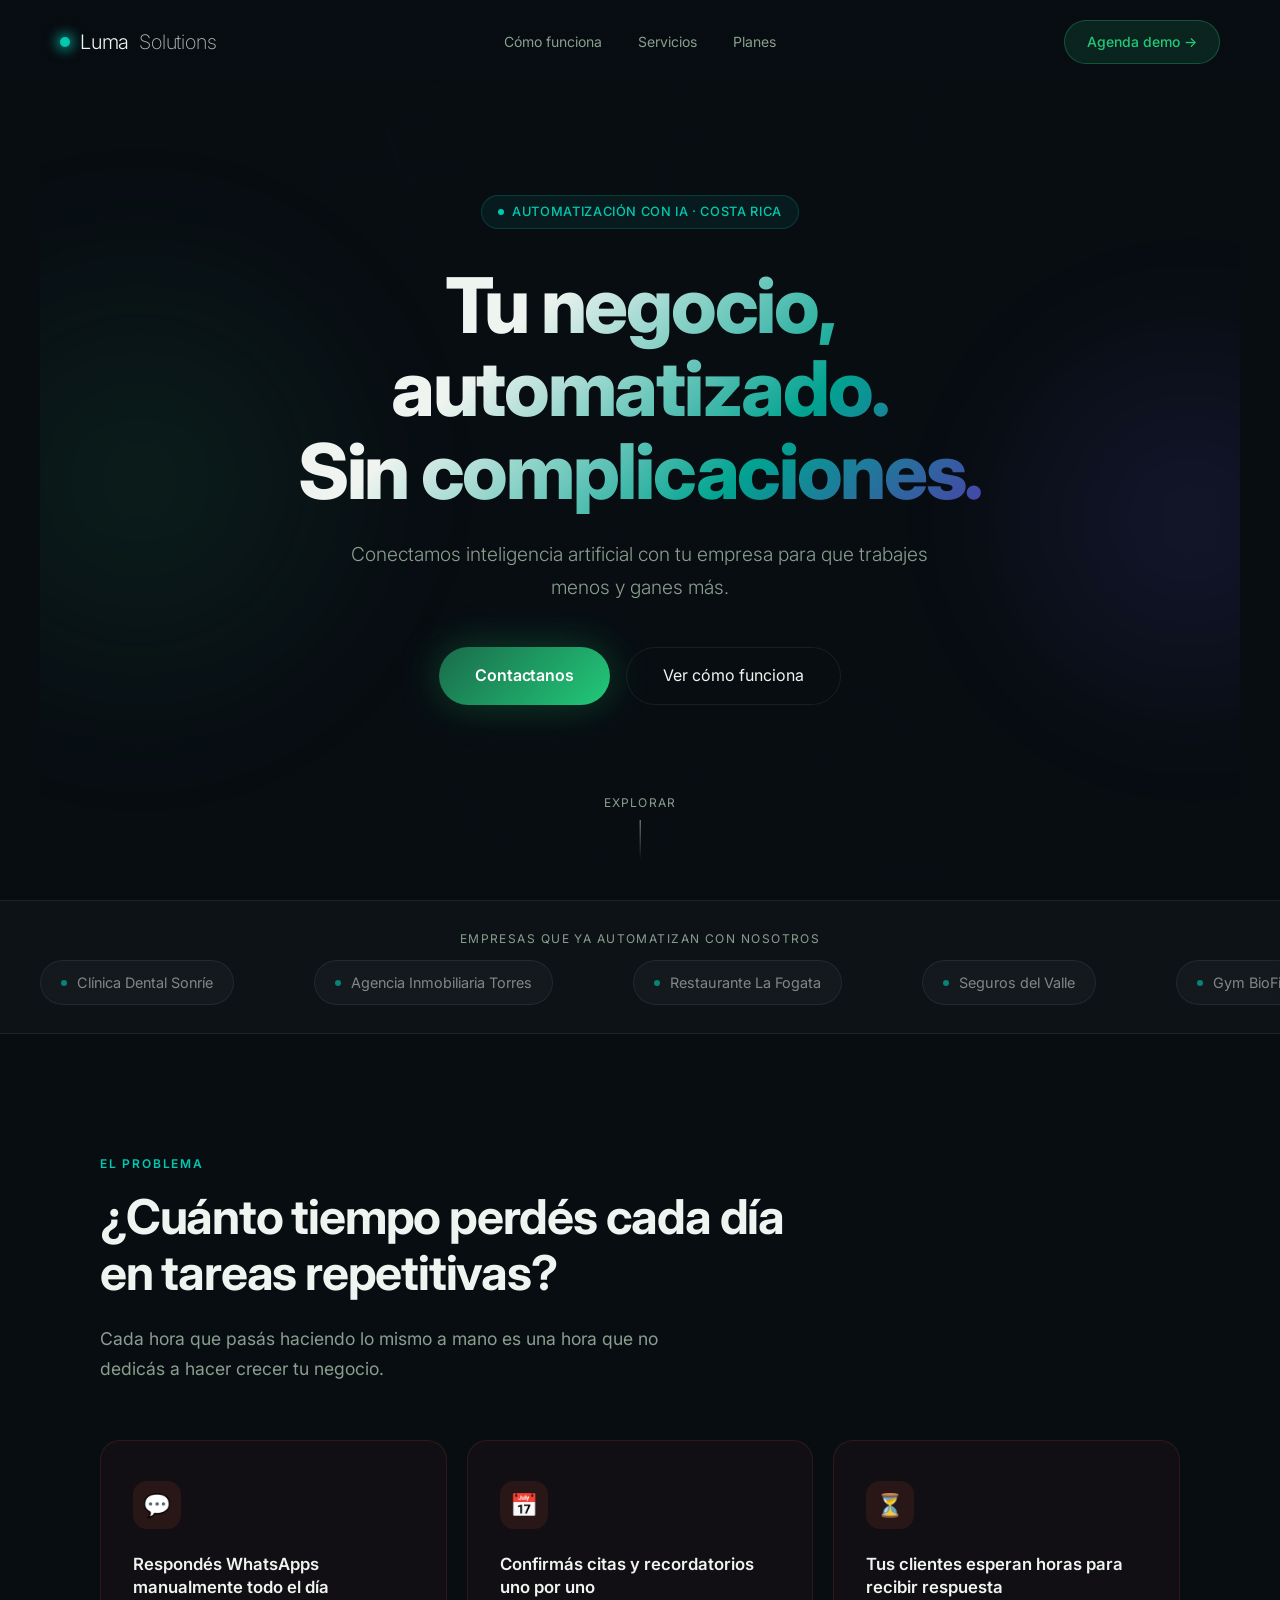
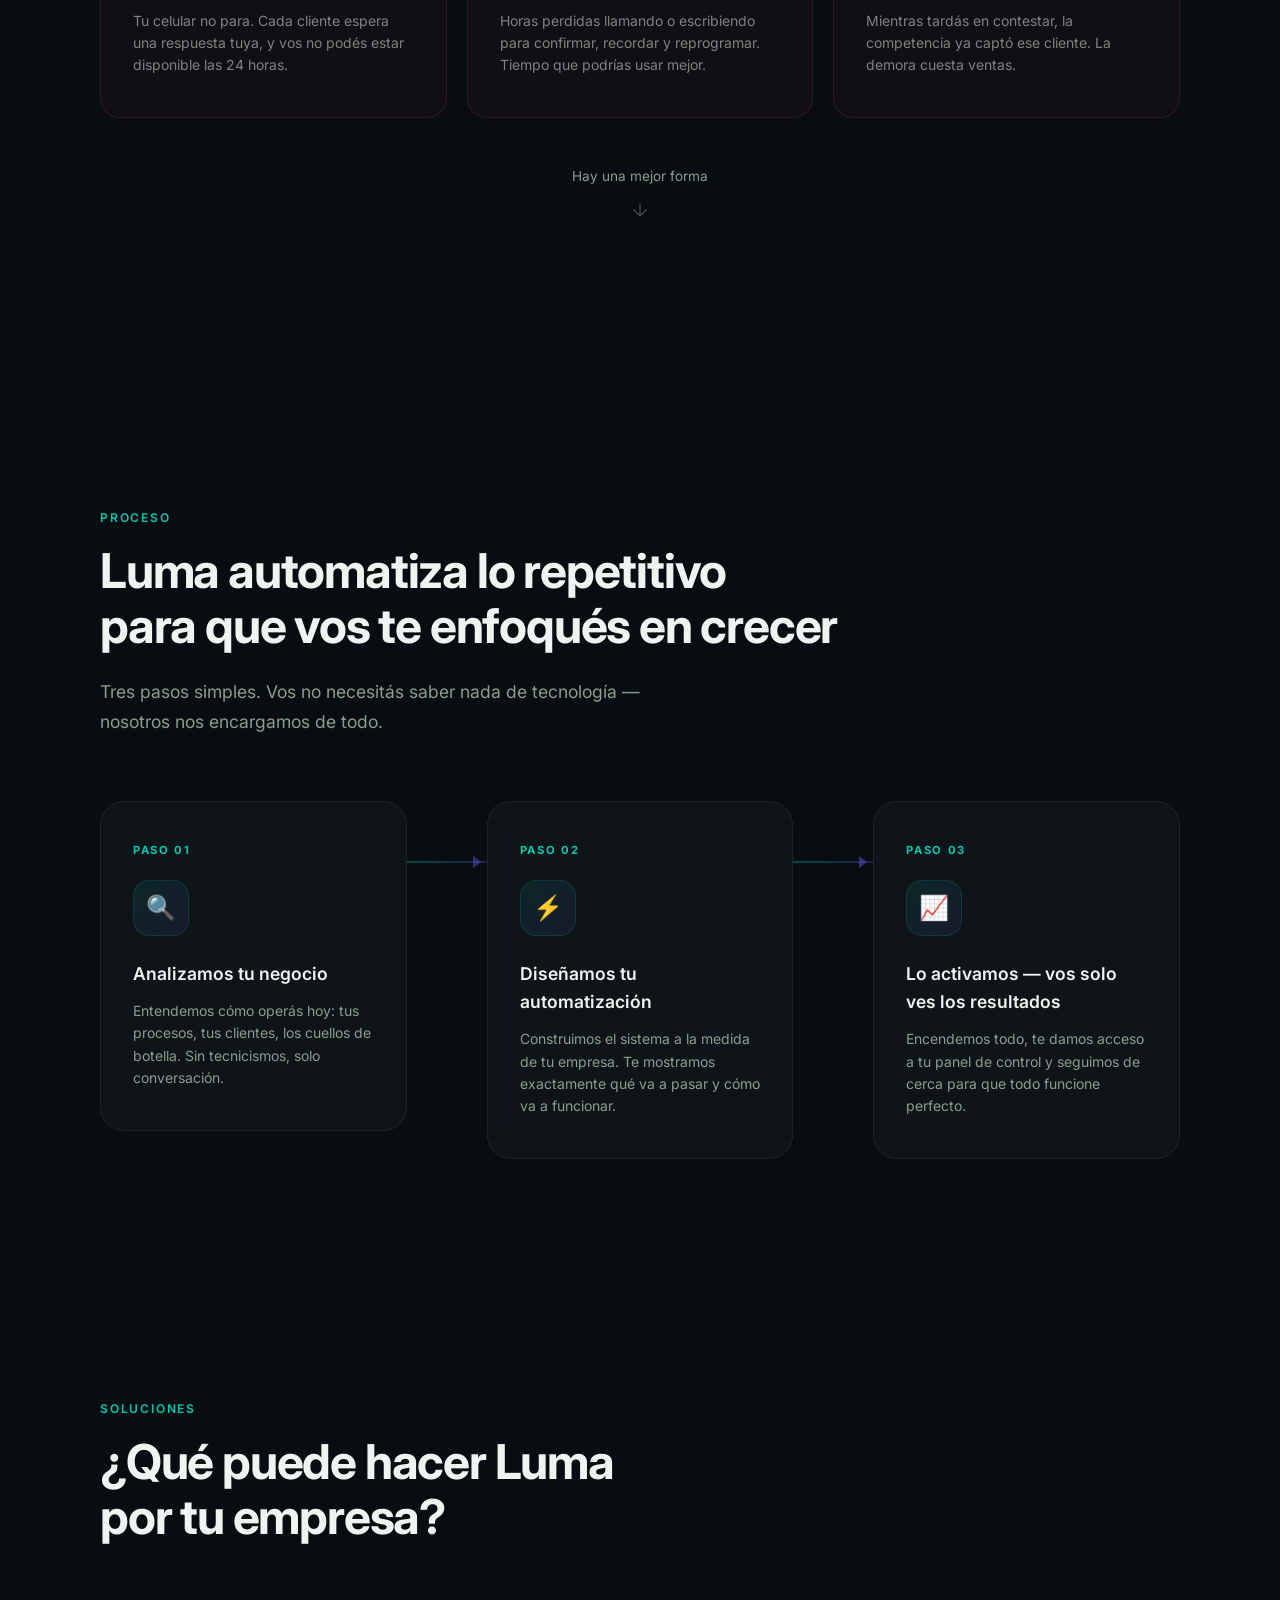
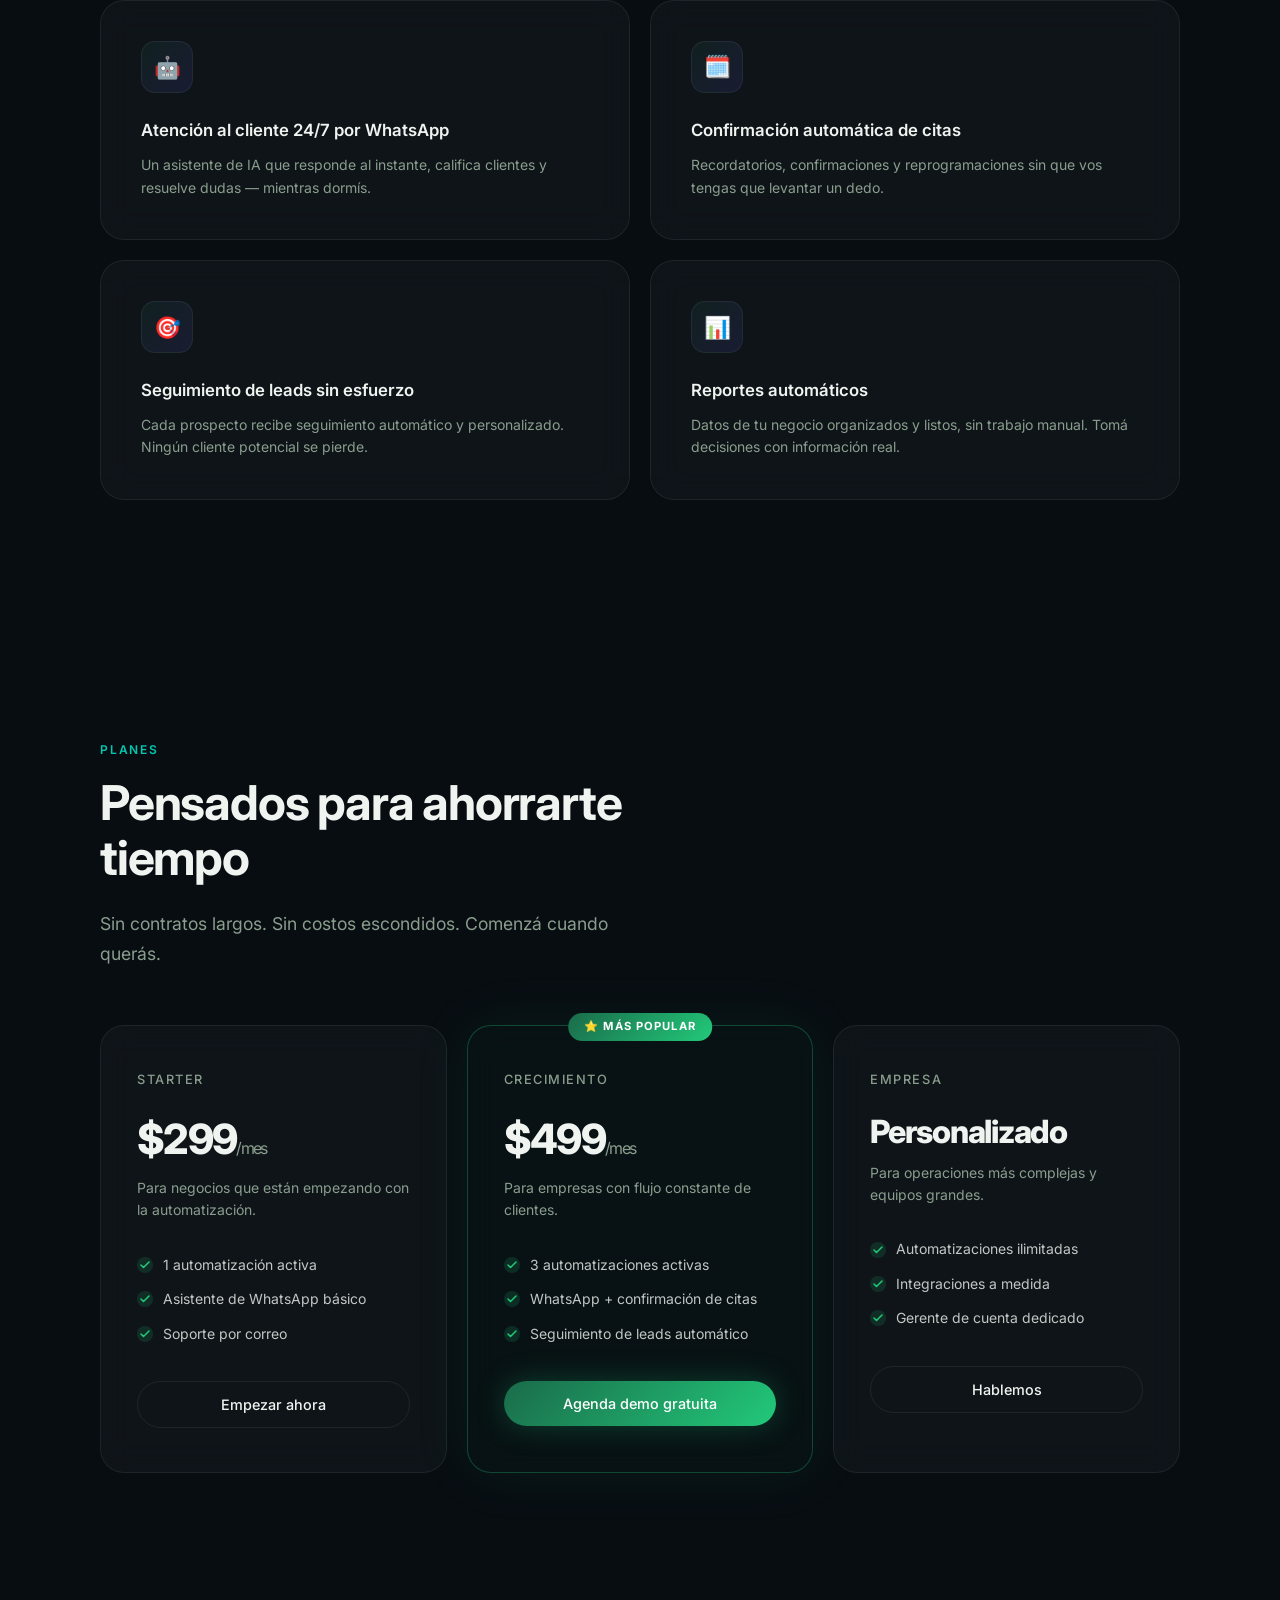
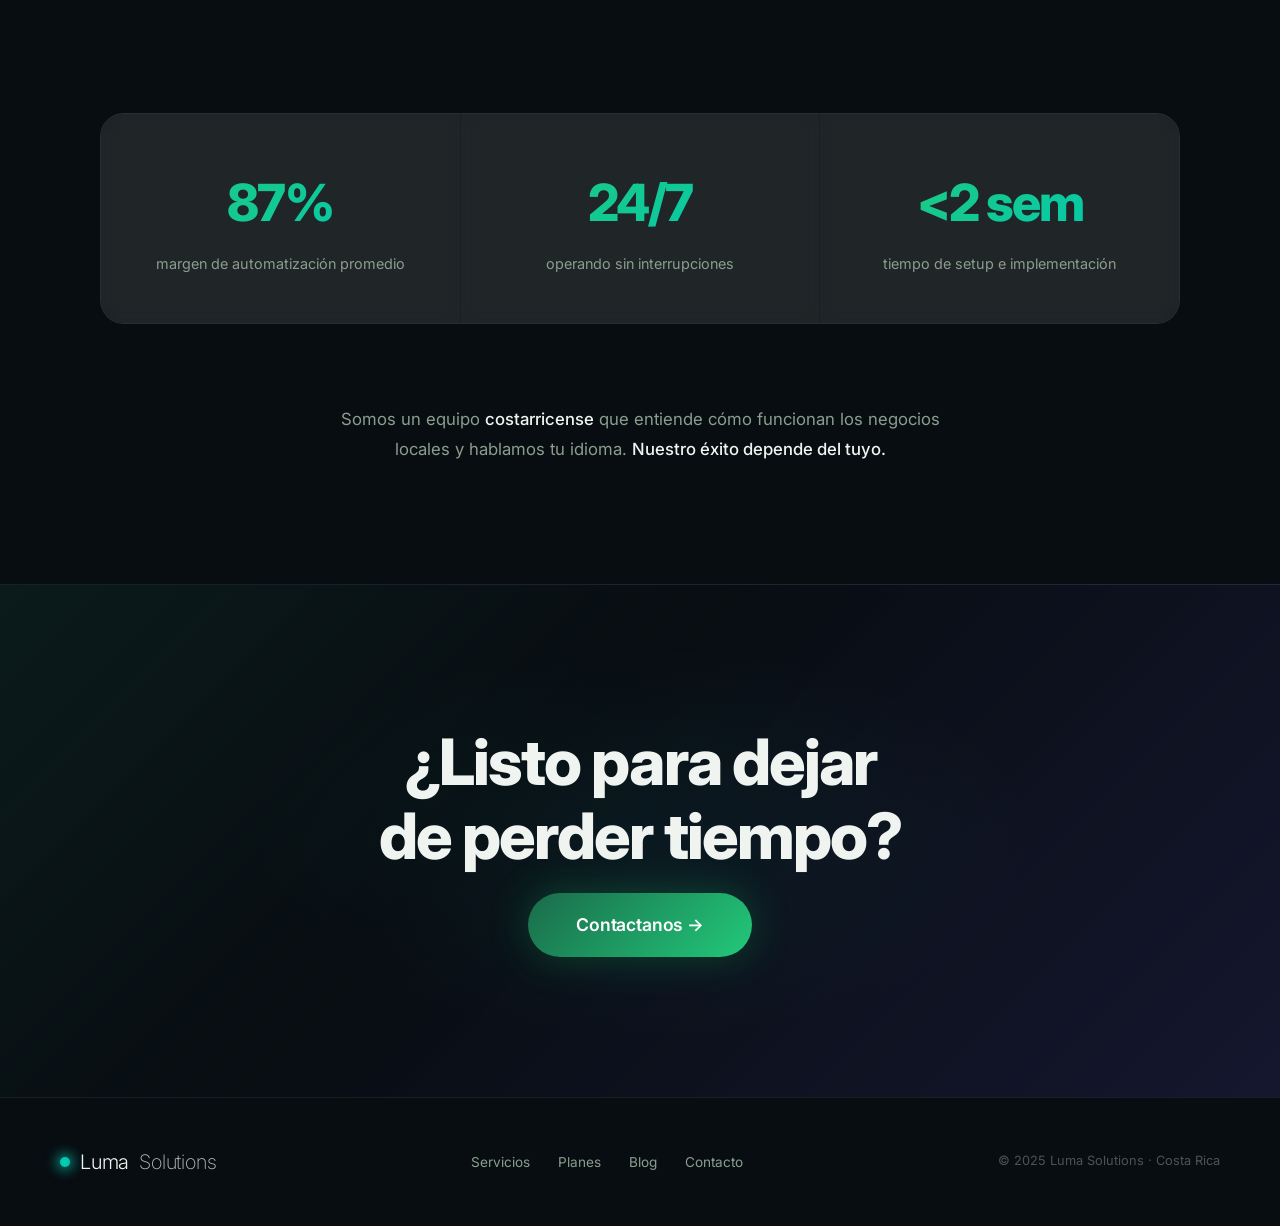
==== commit 958cbf68: "index.html" ====
--- a/index.html
+++ b/index.html
@@ -3,7 +3,7 @@
 <head>
 <meta charset="UTF-8">
 <meta name="viewport" content="width=device-width, initial-scale=1.0">
-<title>Luma Solutions — Automatización con IA para tu empresa</title>
+<title>Luma Solutions — Automatización con IA</title>
 <link rel="preconnect" href="https://fonts.googleapis.com">
 <link href="https://fonts.googleapis.com/css2?family=Inter:wght@200;300;400;500;600;700;800;900&display=swap" rel="stylesheet">
 <style>
@@ -456,7 +456,7 @@
     <h1>Tu negocio,<br>automatizado.<br>Sin complicaciones.</h1>
     <p class="hero-sub">Conectamos inteligencia artificial con tu empresa para que trabajes menos y ganes más.</p>
     <div class="hero-ctas">
-      <a href="#final-cta" class="btn-primary">Agenda una demo gratuita</a>
+      <a href="#final-cta" class="btn-primary">Contactanos</a>
       <a href="#how" class="btn-ghost">Ver cómo funciona</a>
     </div>
   </div>
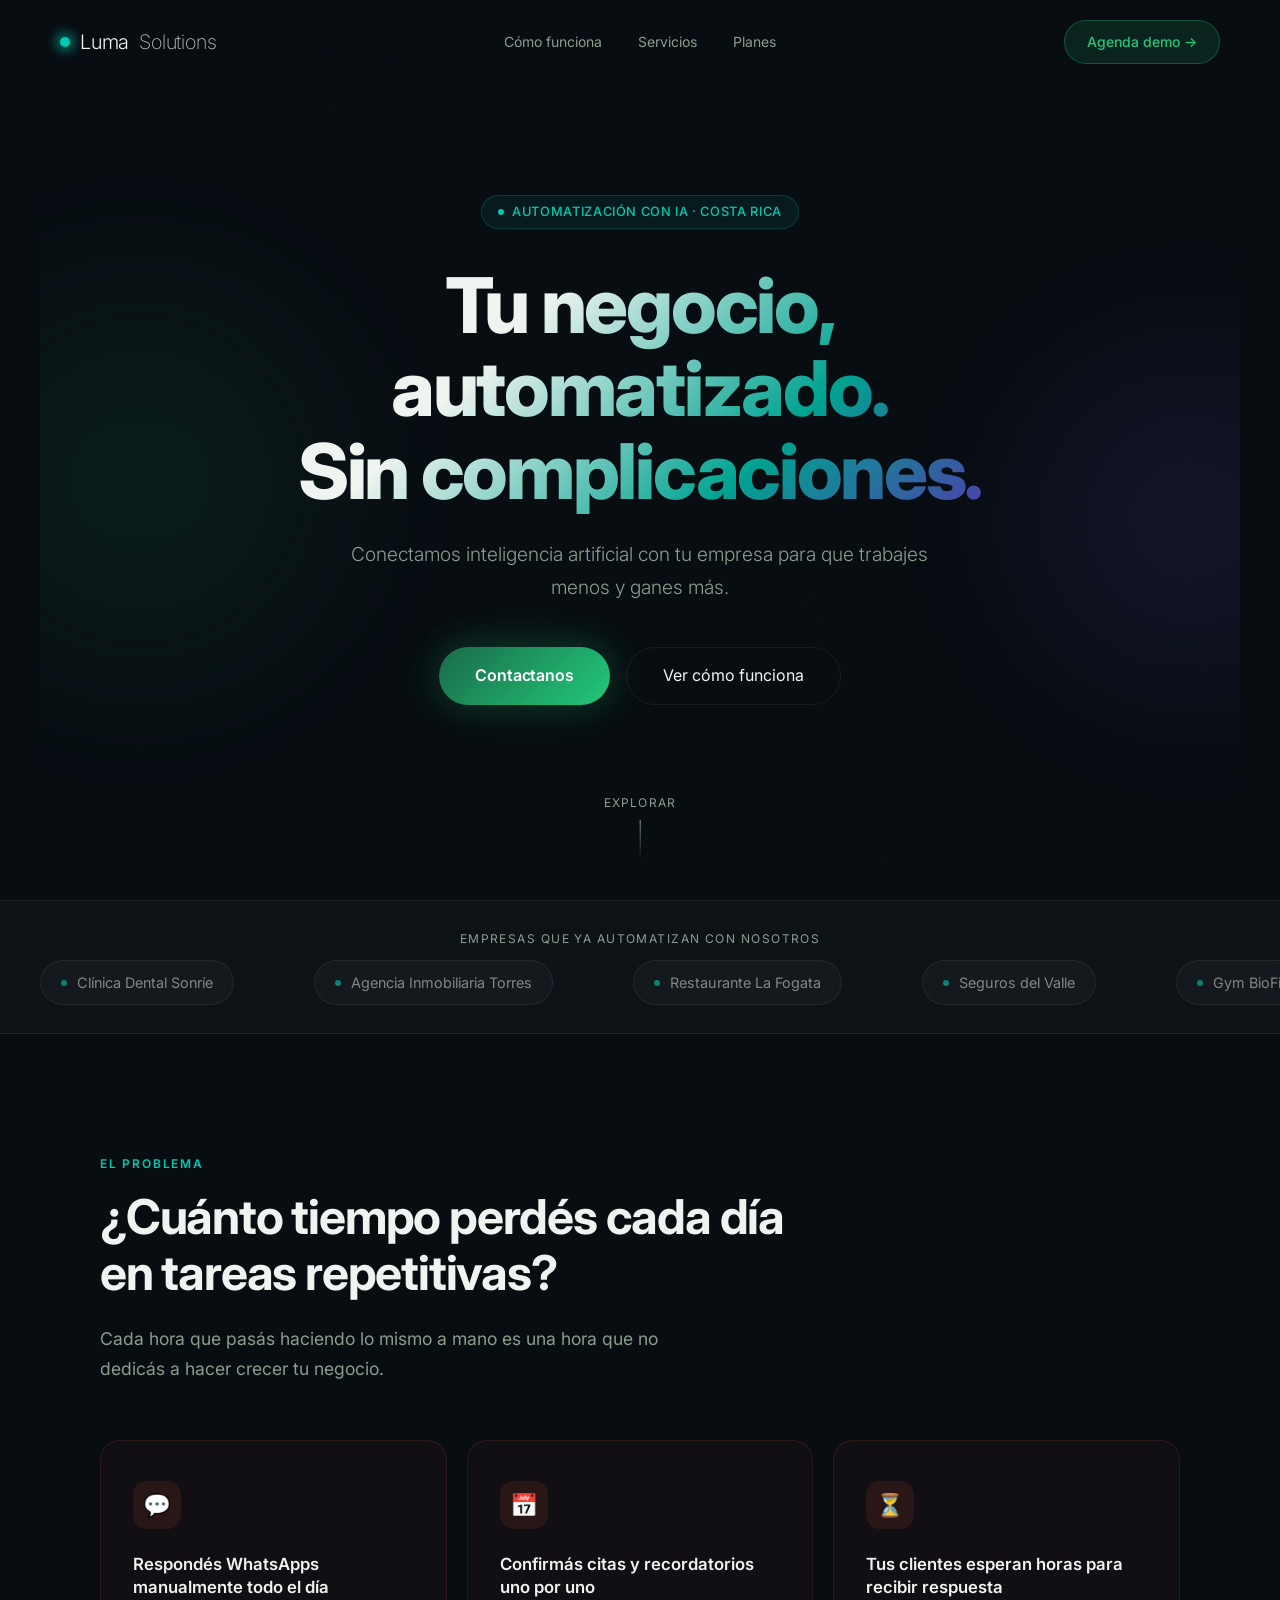
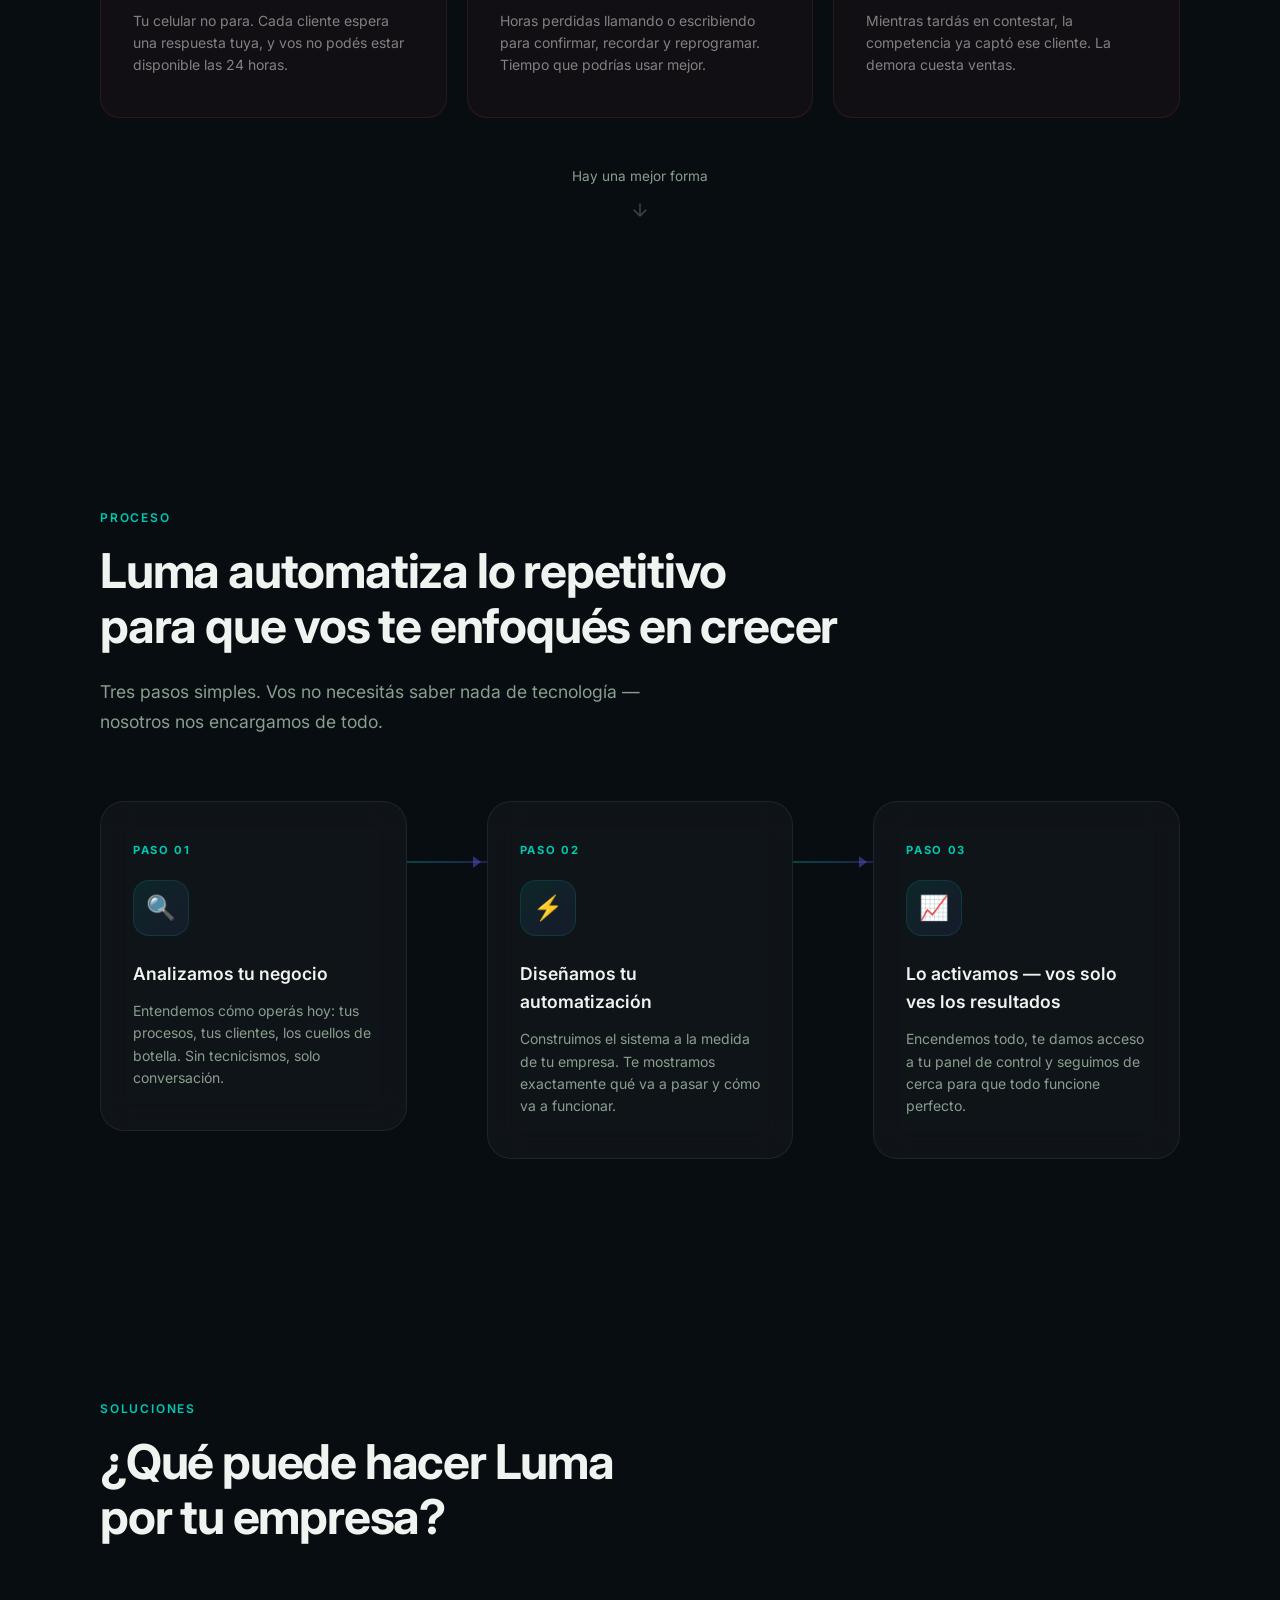
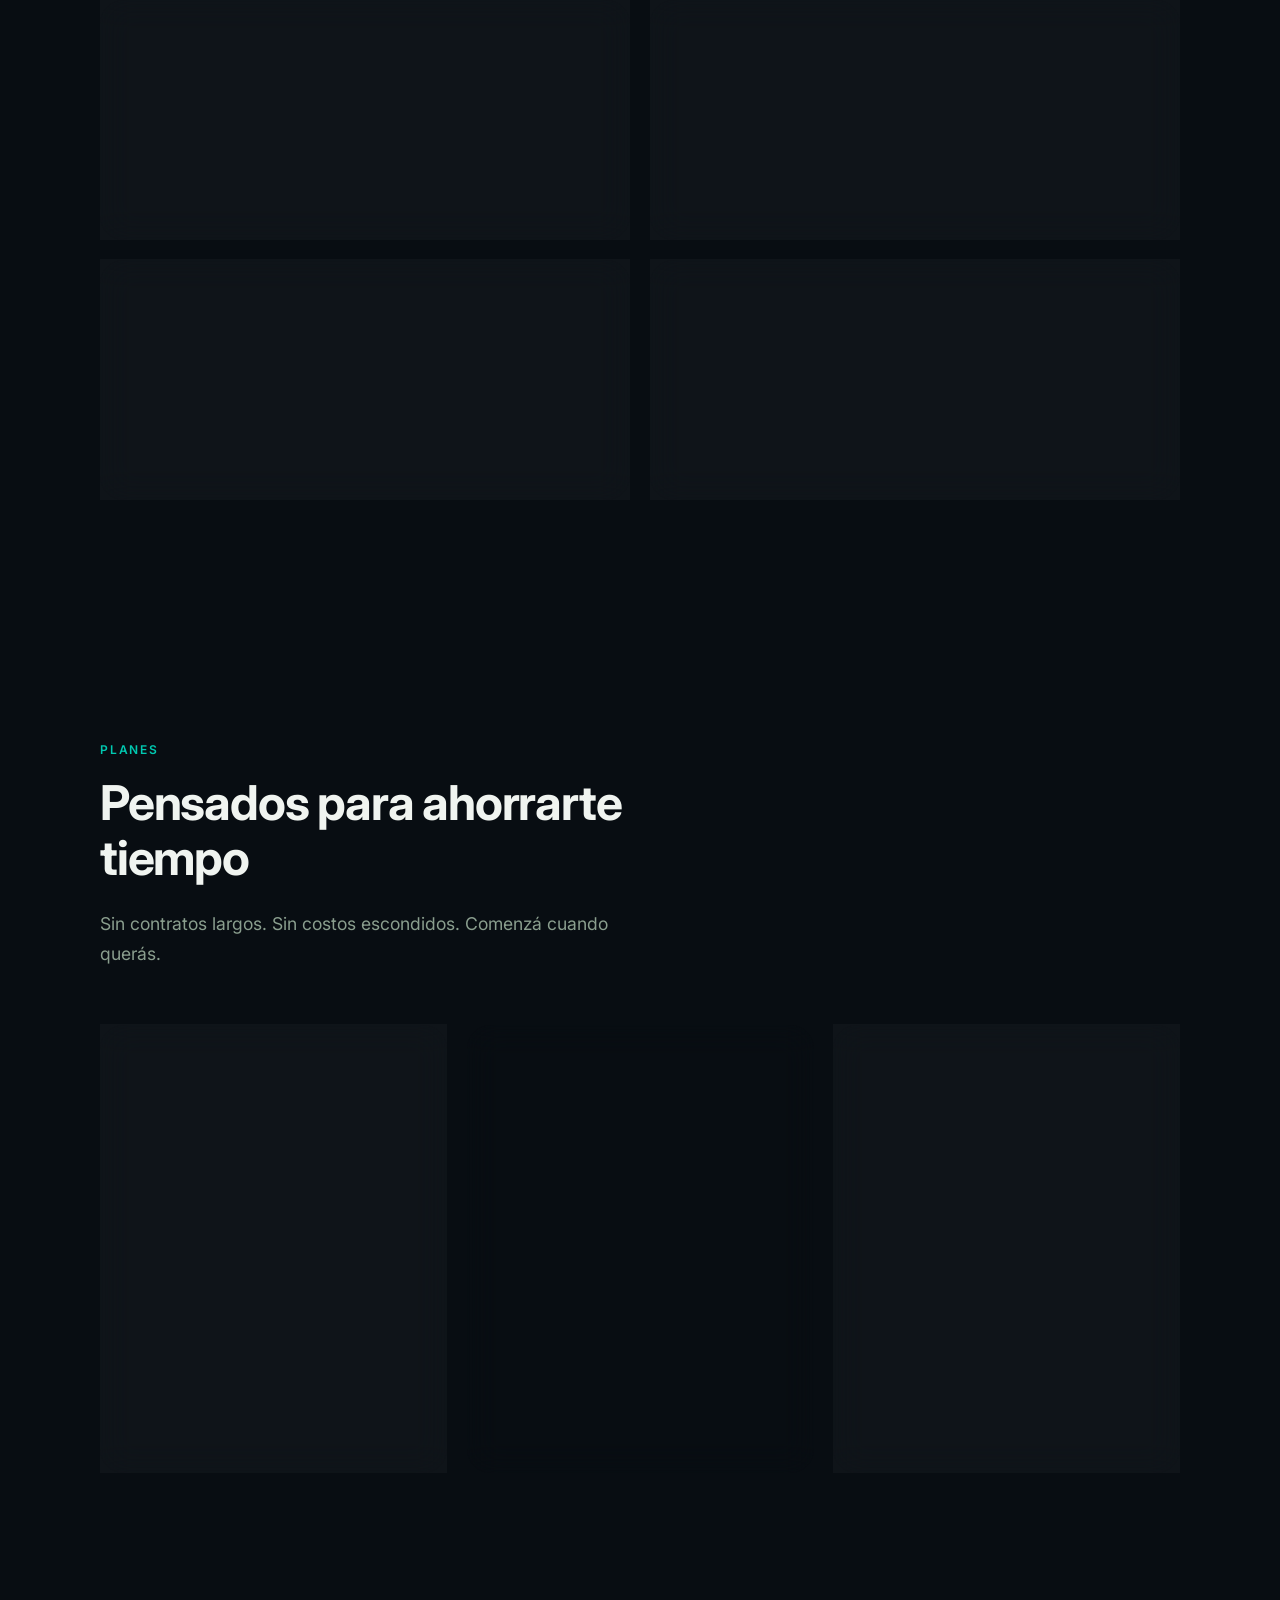
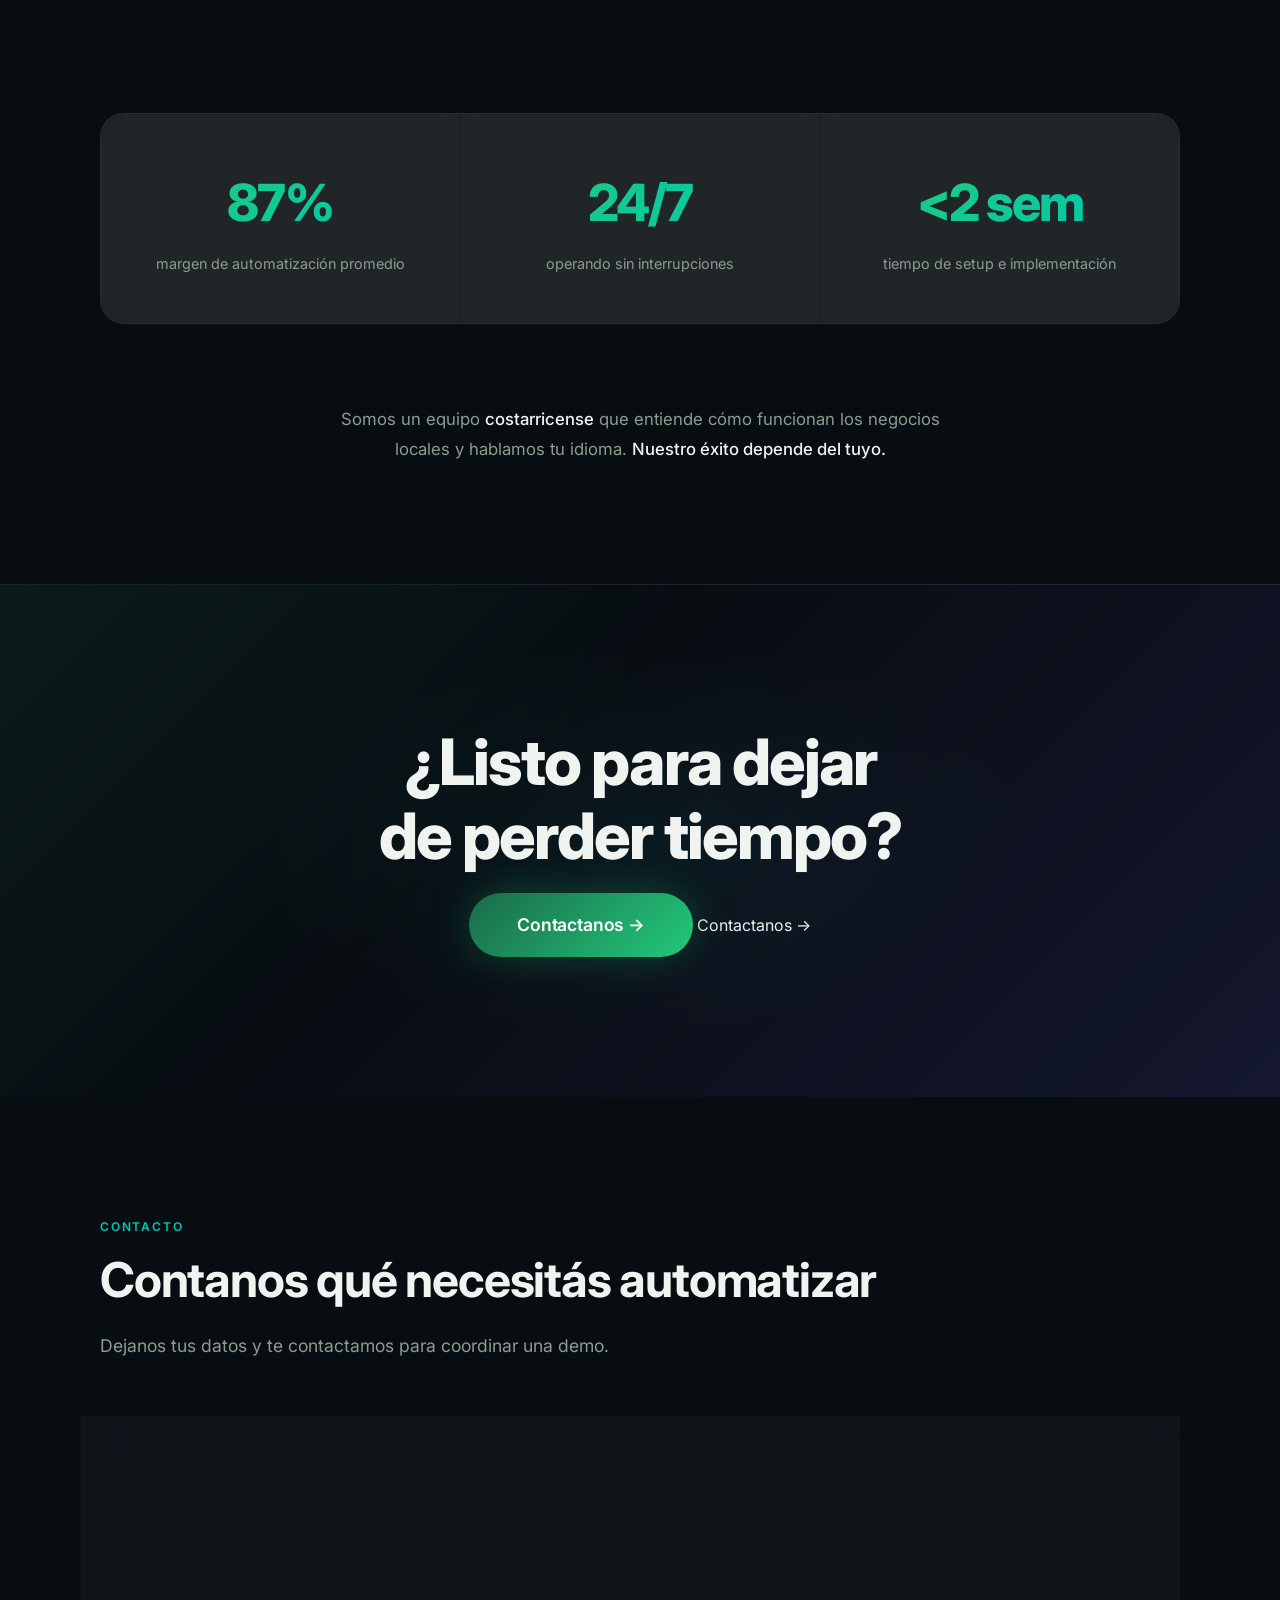
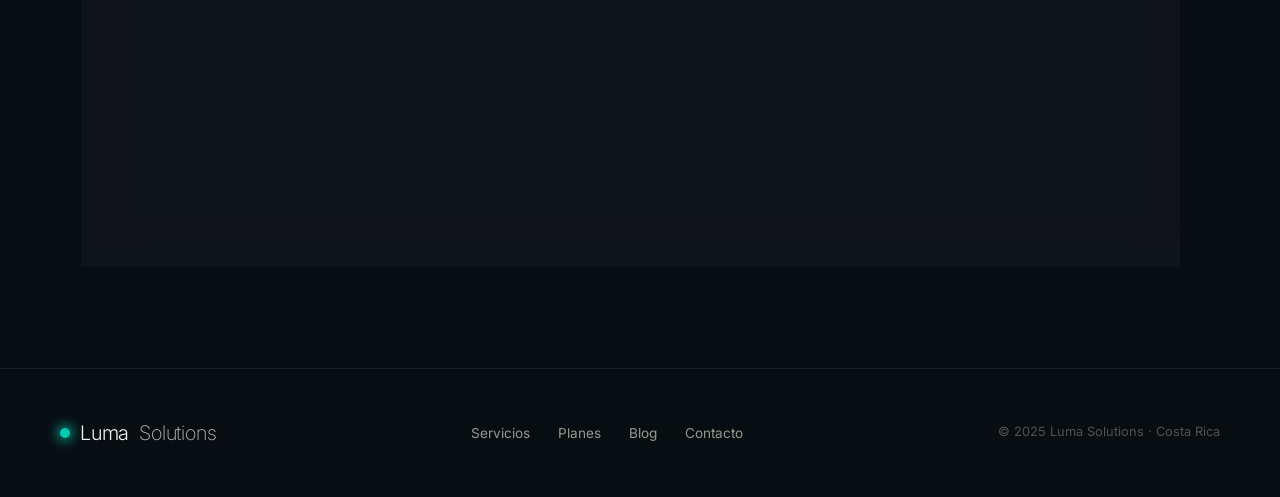
==== commit 581e4e59: "index.html" ====
--- a/index.html
+++ b/index.html
@@ -412,6 +412,56 @@
   .reveal-delay-3 { transition-delay: 0.3s; }
   .reveal-delay-4 { transition-delay: 0.4s; }
 
+   /* ── CONTACT FORM ── */
+  #contacto { background: none; }
+
+  .contact-form {
+    margin-top: 56px;
+    background: var(--glass-bg);
+    border: 1px solid var(--glass-border);
+    border-radius: 24px;
+    padding: 40px;
+    backdrop-filter: blur(16px);
+  }
+
+  .form-grid {
+    display: grid;
+    grid-template-columns: repeat(2, 1fr);
+    gap: 16px;
+    margin-bottom: 16px;
+  }
+
+  .contact-form input,
+  .contact-form textarea {
+    width: 100%;
+    background: rgba(255,255,255,0.04);
+    border: 1px solid var(--glass-border);
+    border-radius: 16px;
+    padding: 16px 18px;
+    color: var(--text);
+    font-family: 'Inter', sans-serif;
+    font-size: 0.95rem;
+    outline: none;
+    transition: all 0.2s;
+  }
+
+  .contact-form textarea {
+    resize: vertical;
+    margin-bottom: 24px;
+  }
+
+  .contact-form input::placeholder,
+  .contact-form textarea::placeholder {
+    color: var(--text-muted);
+  }
+
+  .contact-form input:focus,
+  .contact-form textarea:focus {
+    border-color: rgba(34,201,122,0.35);
+    box-shadow: 0 0 24px rgba(34,201,122,0.08);
+  }
+
+ 
   /* ── RESPONSIVE ── */
   @media (max-width: 900px) {
     #navbar { padding: 16px 24px; }
@@ -426,7 +476,11 @@
   @media (max-width: 600px) {
     h1 { font-size: 2.4rem; }
     .hero-ctas { flex-direction: column; align-items: center; }
-    .btn-primary, .btn-ghost { width: 100%; max-width: 320px; text-align: center; }
+    .btn-primary, .btn-ghost { width: 100%; max-width: 320px; text-align: center; }\
+
+       .form-grid { grid-template-columns: 1fr; }
+    .contact-form { padding: 28px; }
+   
   }
 </style>
 </head>
@@ -645,10 +699,38 @@
 <!-- FINAL CTA -->
 <div id="final-cta">
   <h2 class="reveal">¿Listo para dejar<br>de perder tiempo?</h2>
-  <a href="#" class="btn-primary reveal" style="font-size:1.1rem;padding:18px 48px">
+  <a href="#contacto" class="btn-primary reveal" style="font-size:1.1rem;padding:18px 48px">
+  Contactanos →
+</a>
     Contactanos →
   </a>
 </div>
+
+ <!---FORM -->
+
+ <!-- CONTACT FORM -->
+<section id="contacto">
+  <p class="section-label reveal">Contacto</p>
+  <h2 class="reveal">Contanos qué necesitás automatizar</h2>
+  <p class="section-intro reveal">Dejanos tus datos y te contactamos para coordinar una demo.</p>
+
+  <form class="contact-form reveal" action="https://formspree.io/f/xnjwblor" method="POST">
+    <div class="form-grid">
+      <input type="text" name="nombre" placeholder="Nombre completo" required>
+      <input type="email" name="email" placeholder="Correo electrónico" required>
+    </div>
+
+    <div class="form-grid">
+      <input type="tel" name="telefono" placeholder="WhatsApp o teléfono" required>
+      <input type="text" name="empresa" placeholder="Nombre de la empresa">
+    </div>
+
+    <textarea name="mensaje" rows="5" placeholder="¿Qué te gustaría automatizar?" required></textarea>
+
+    <button type="submit" class="btn-primary">Enviar solicitud →</button>
+  </form>
+</section>
+ 
 
 <!-- FOOTER -->
 <footer>
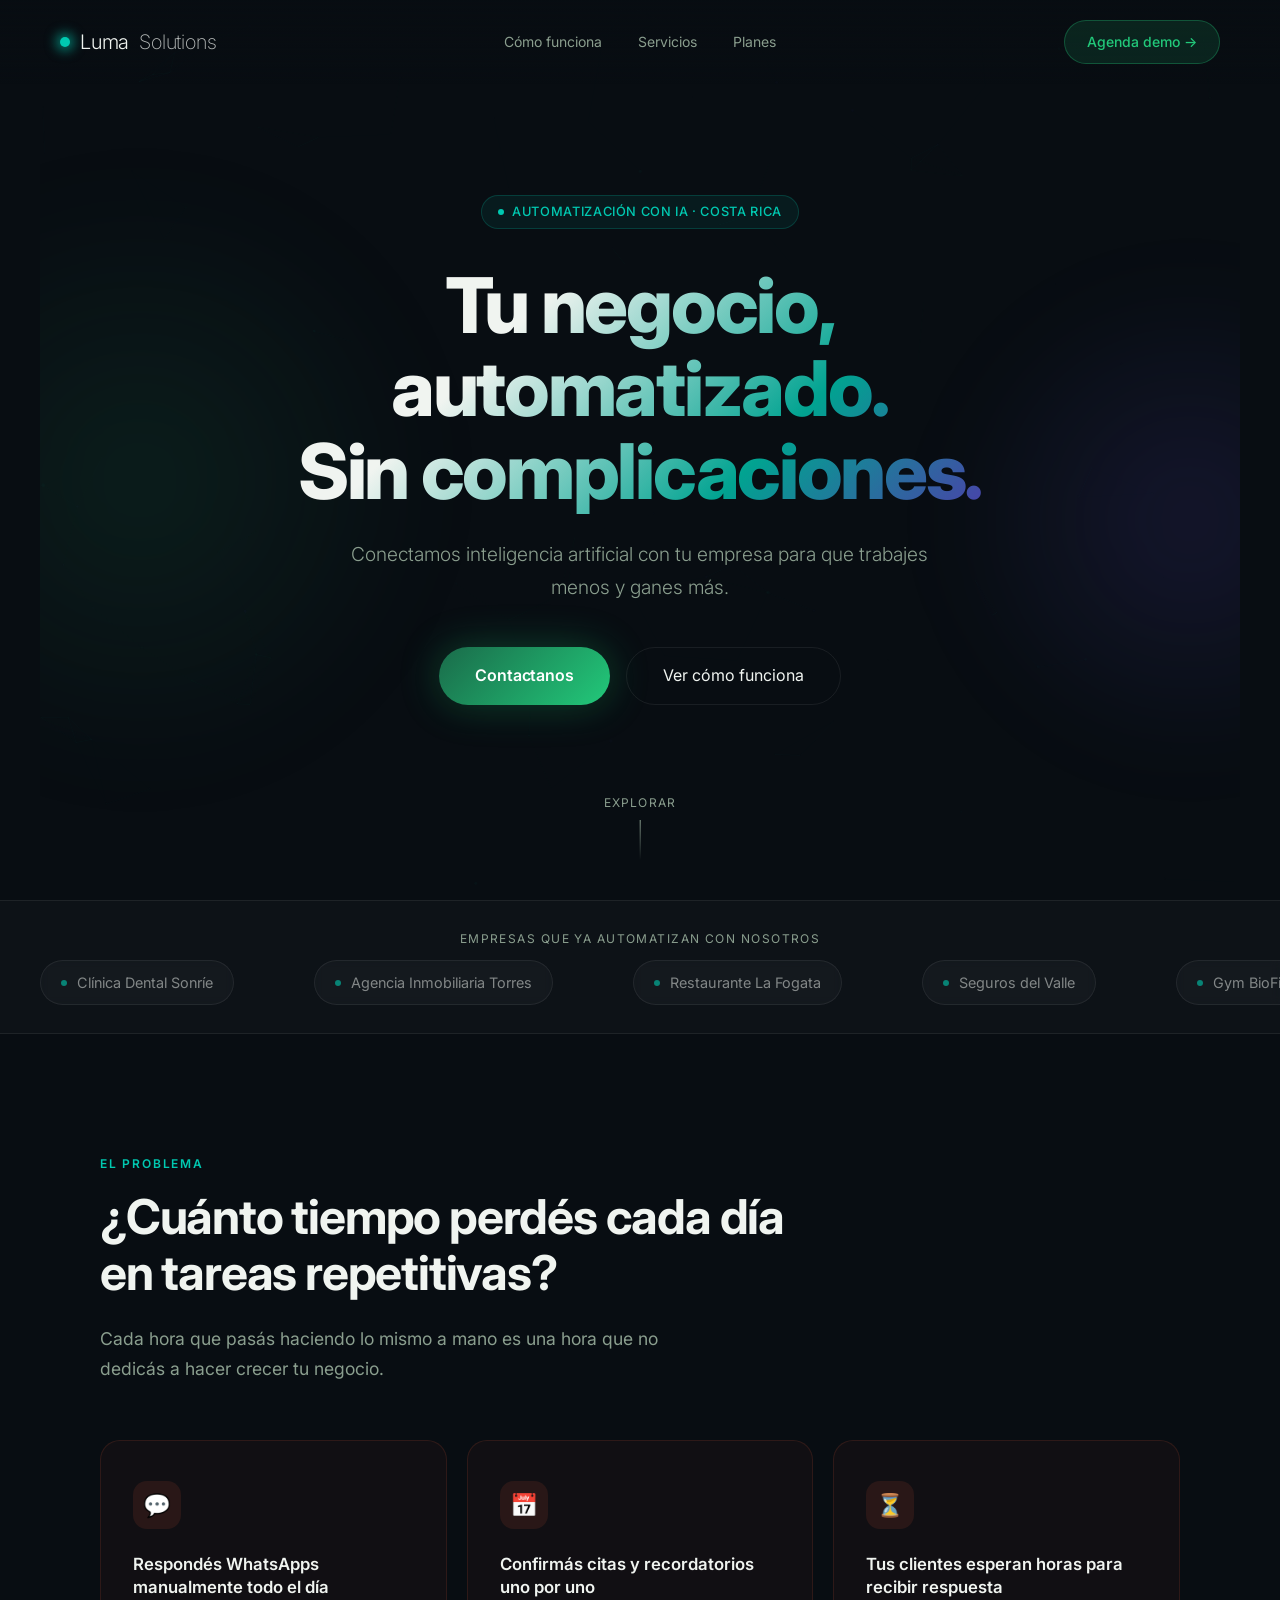
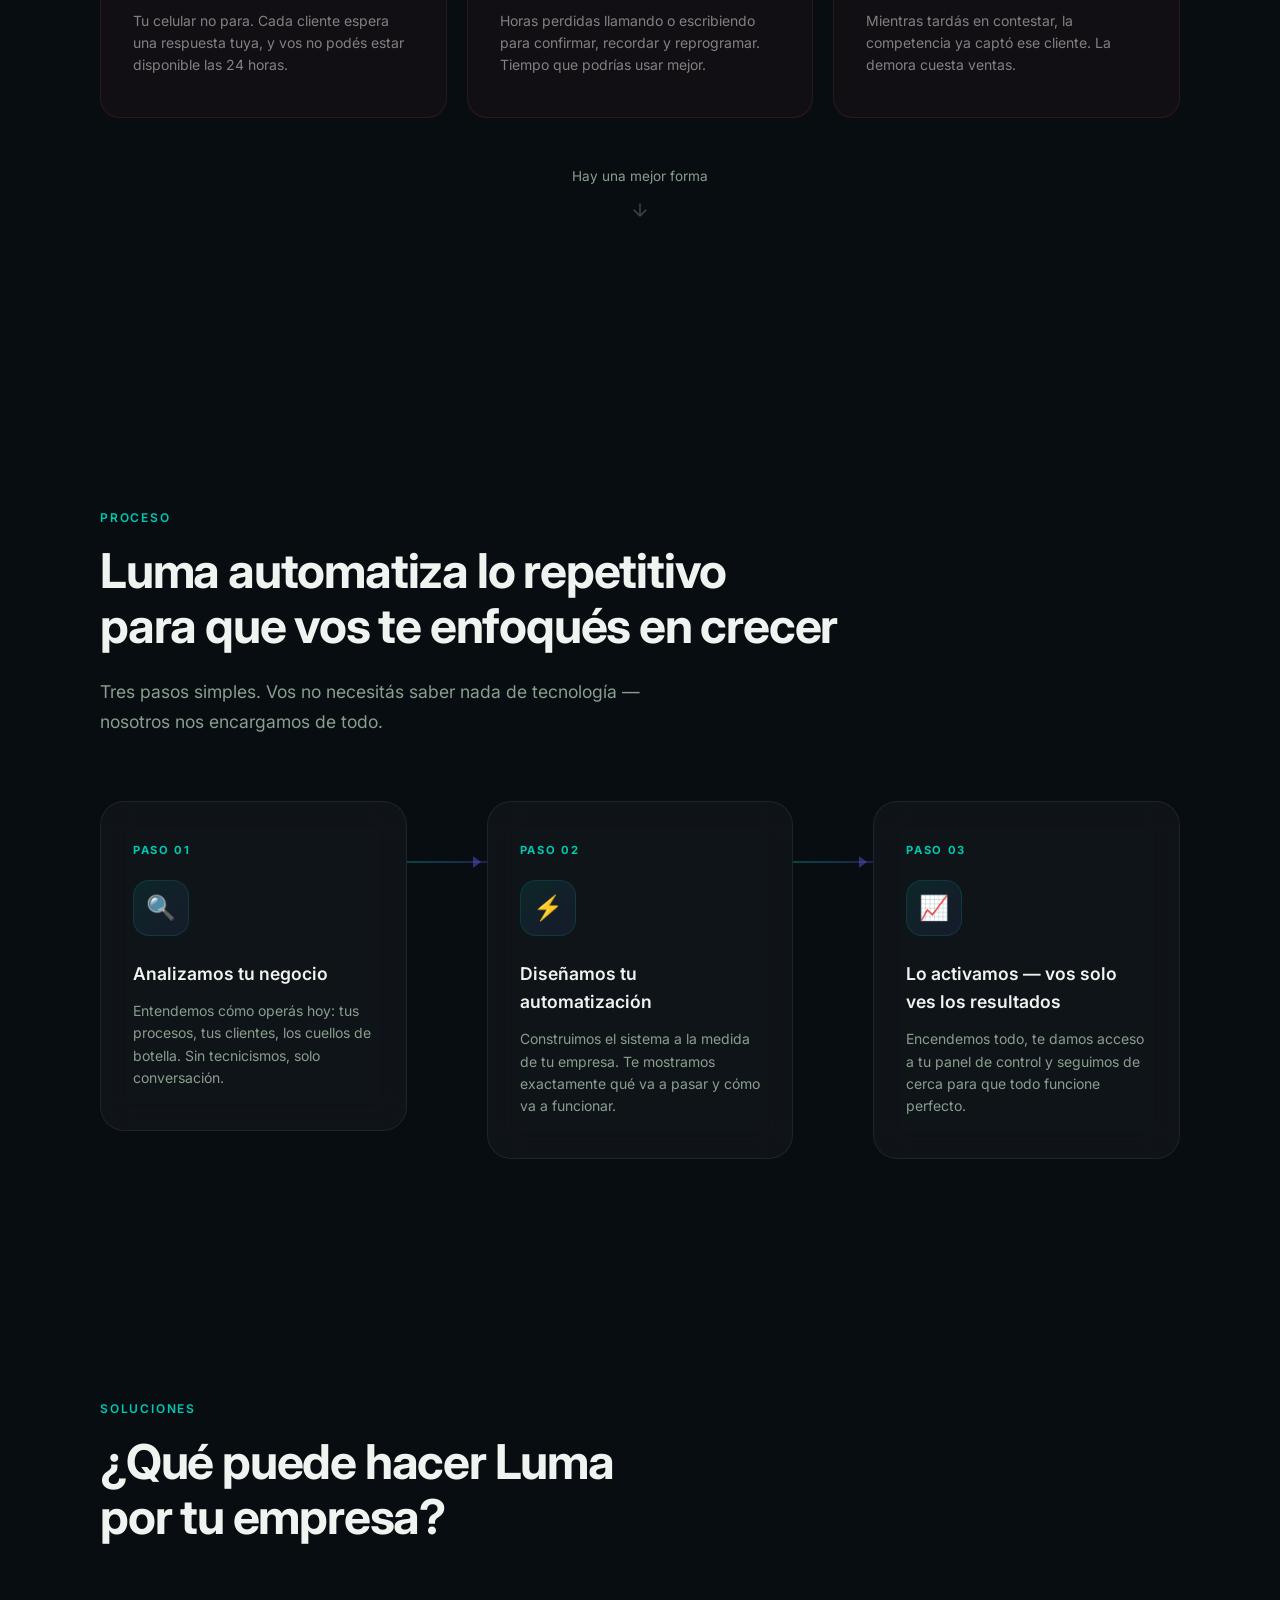
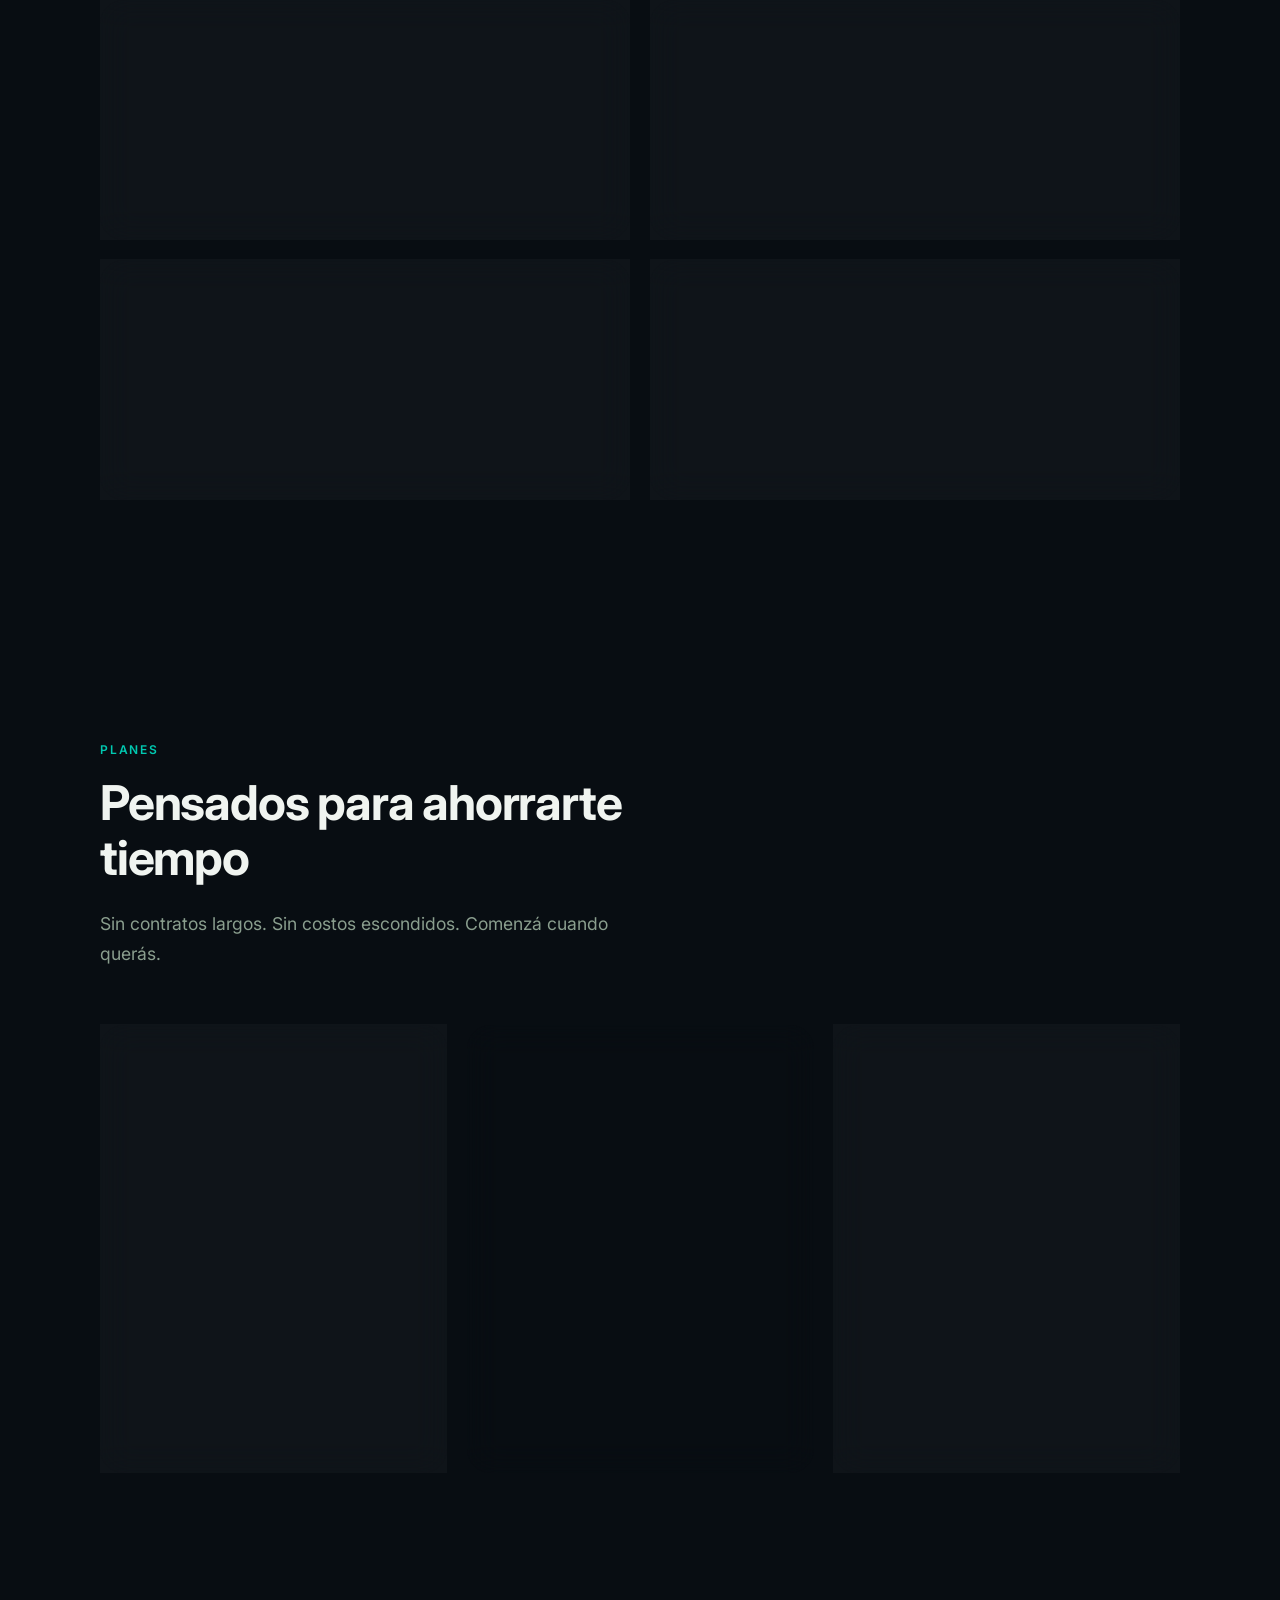
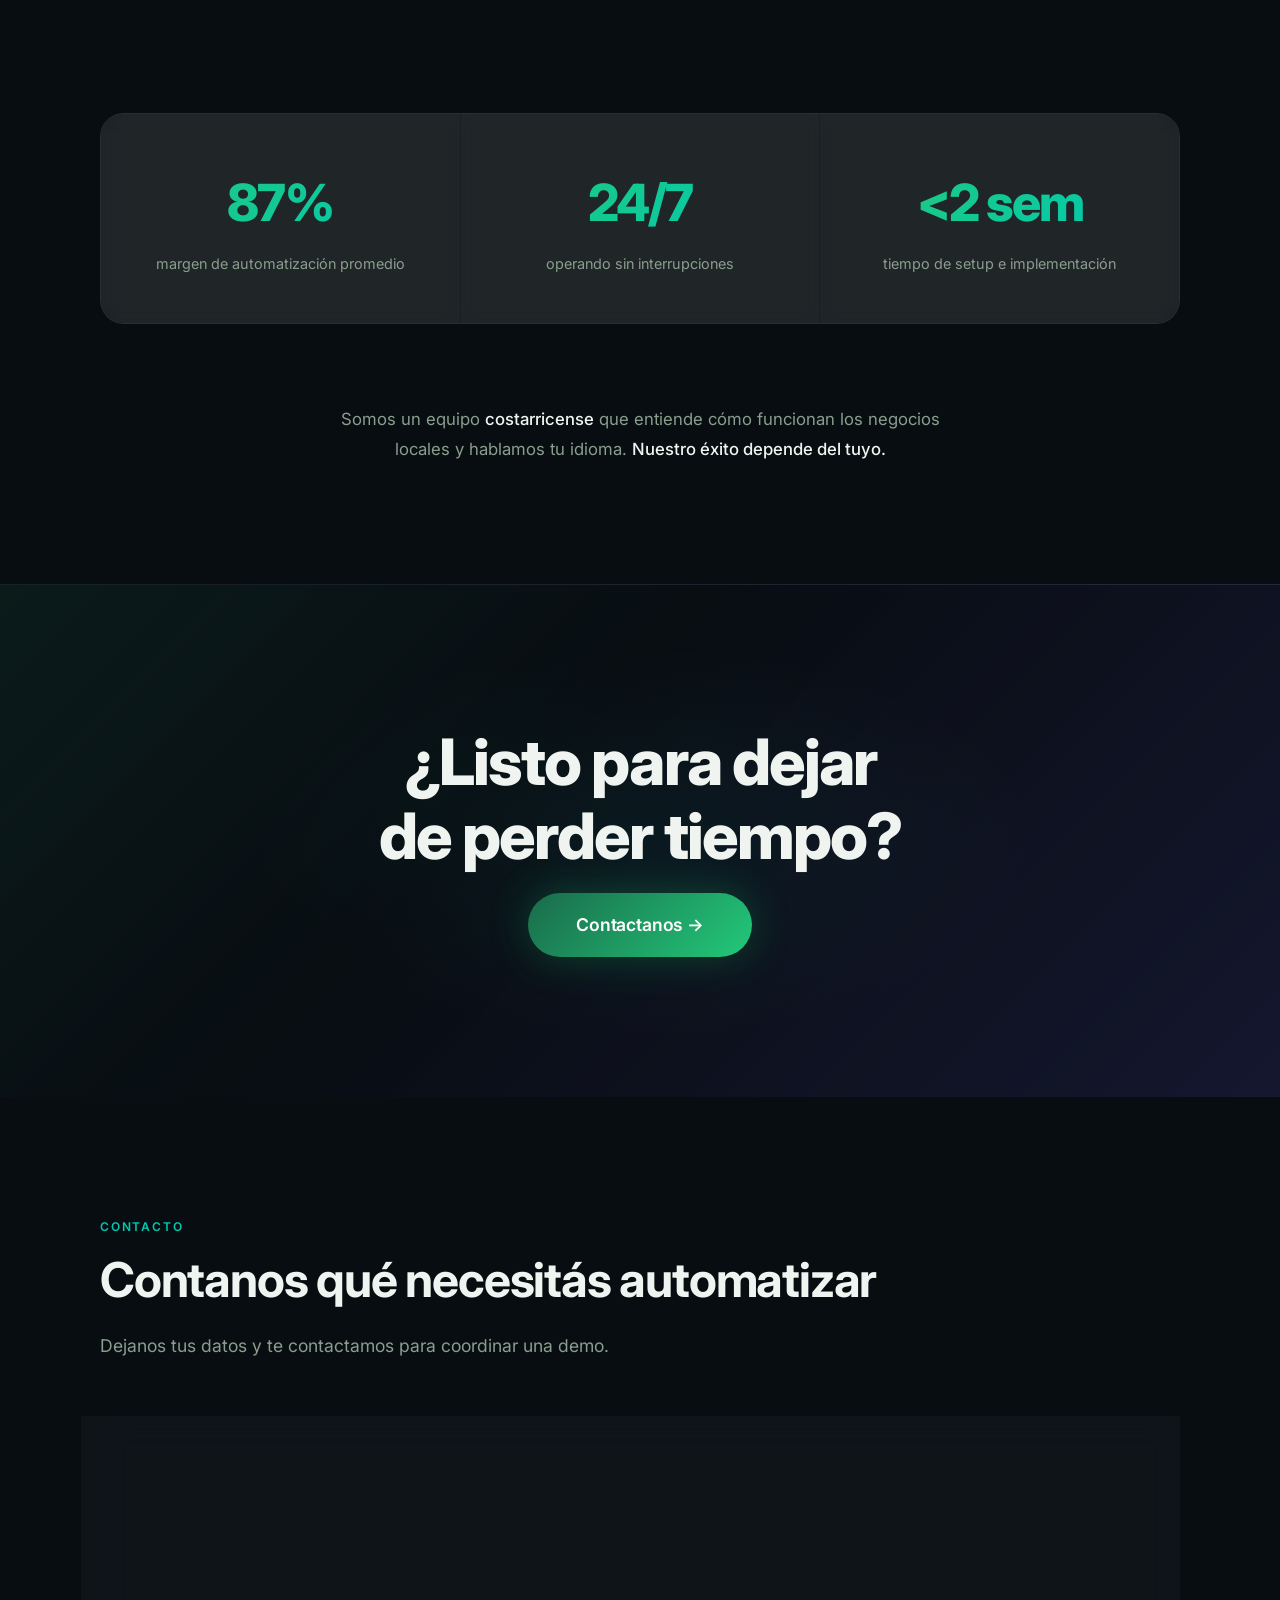
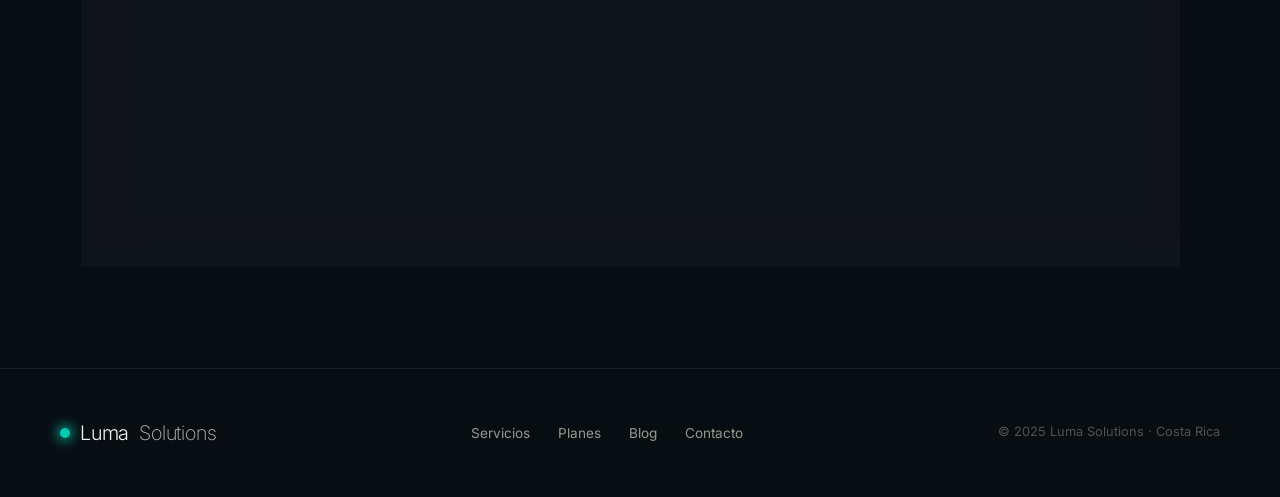
==== commit 7390169a: "index.html" ====
--- a/index.html
+++ b/index.html
@@ -701,8 +701,6 @@
   <h2 class="reveal">¿Listo para dejar<br>de perder tiempo?</h2>
   <a href="#contacto" class="btn-primary reveal" style="font-size:1.1rem;padding:18px 48px">
   Contactanos →
-</a>
-    Contactanos →
   </a>
 </div>
 
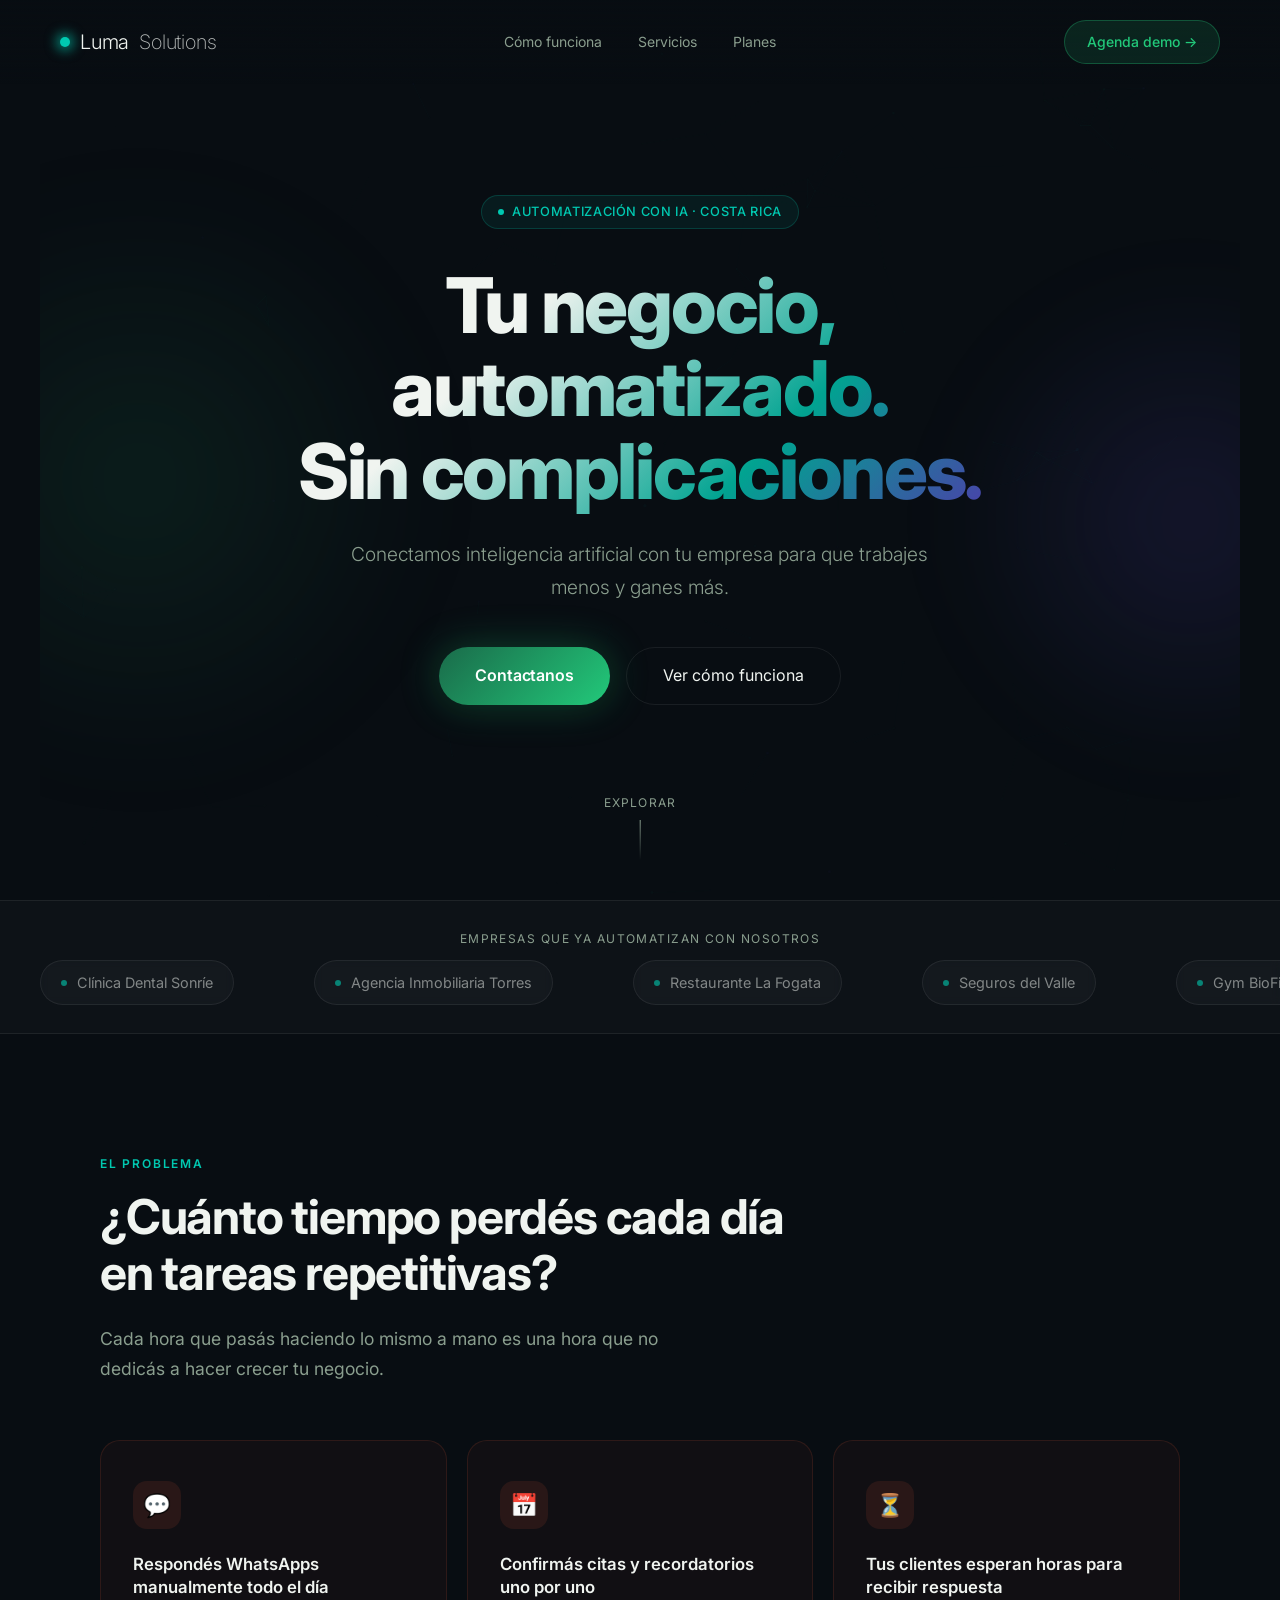
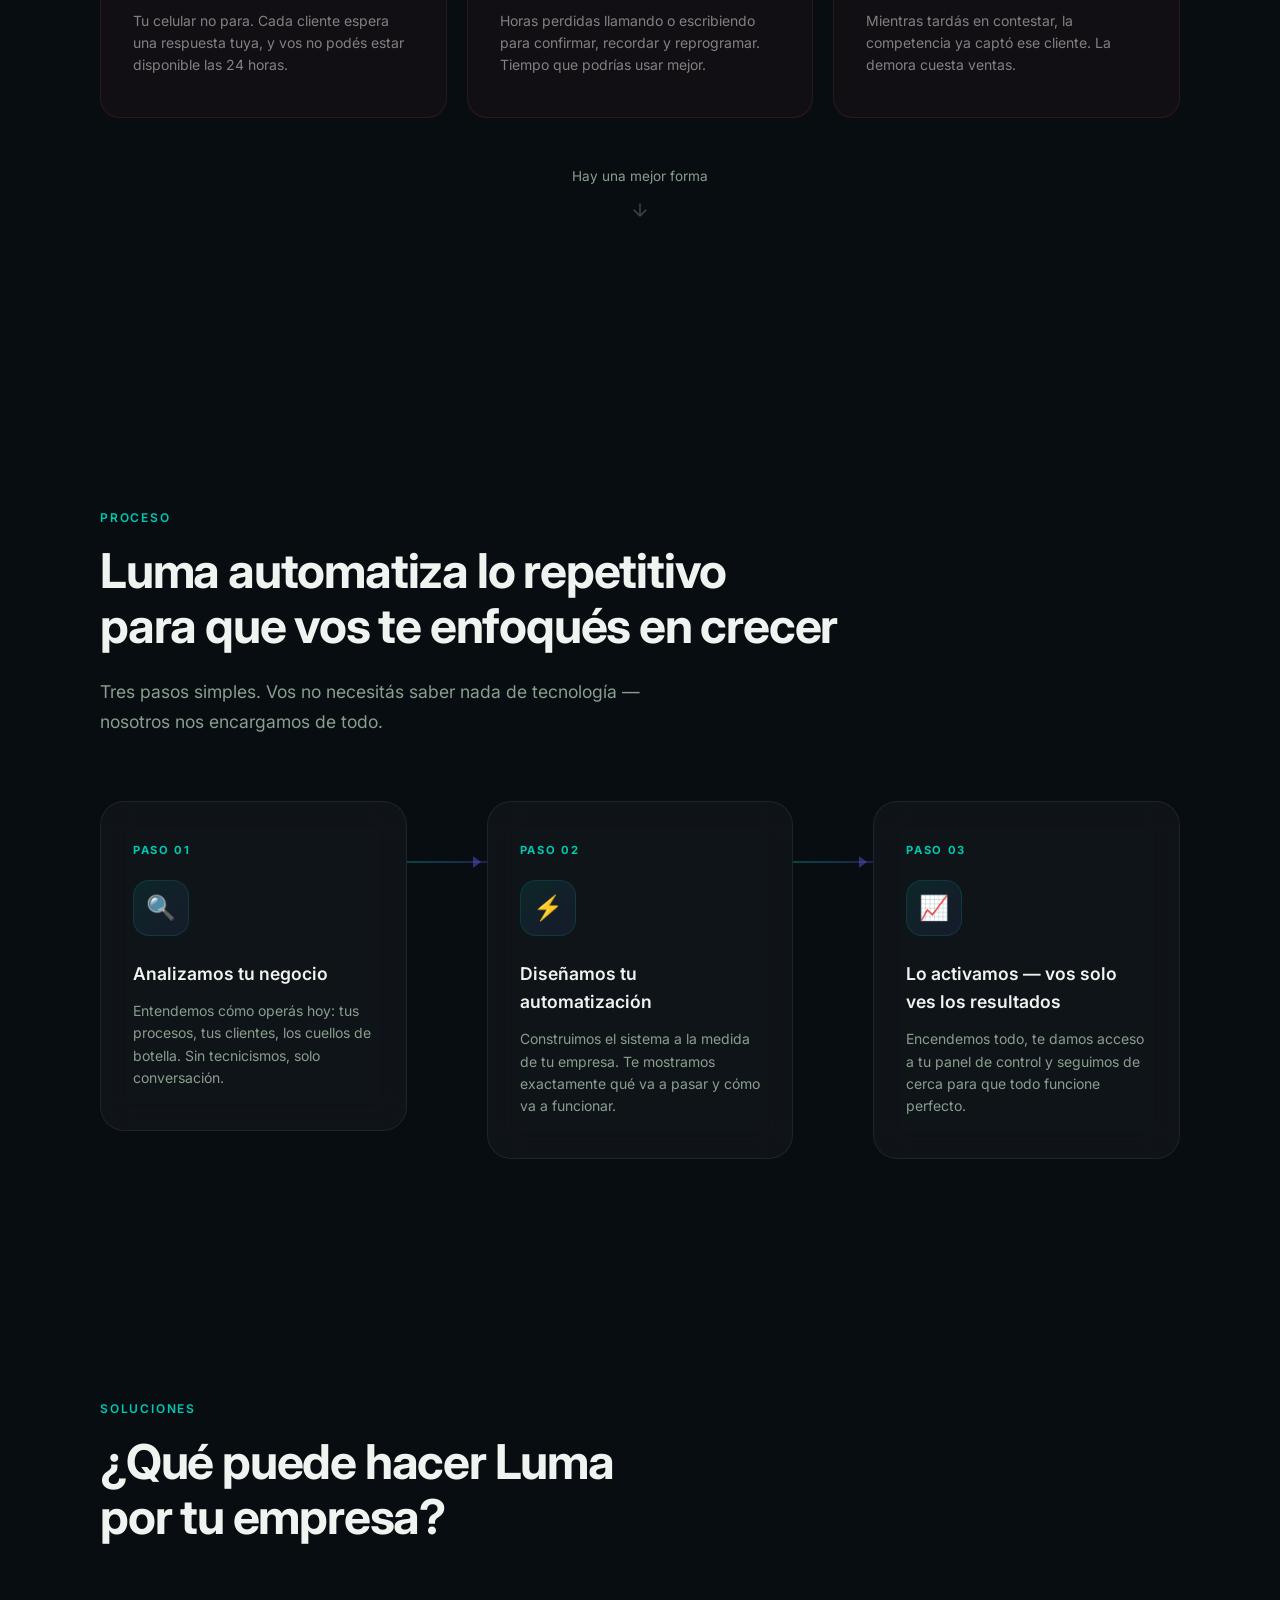
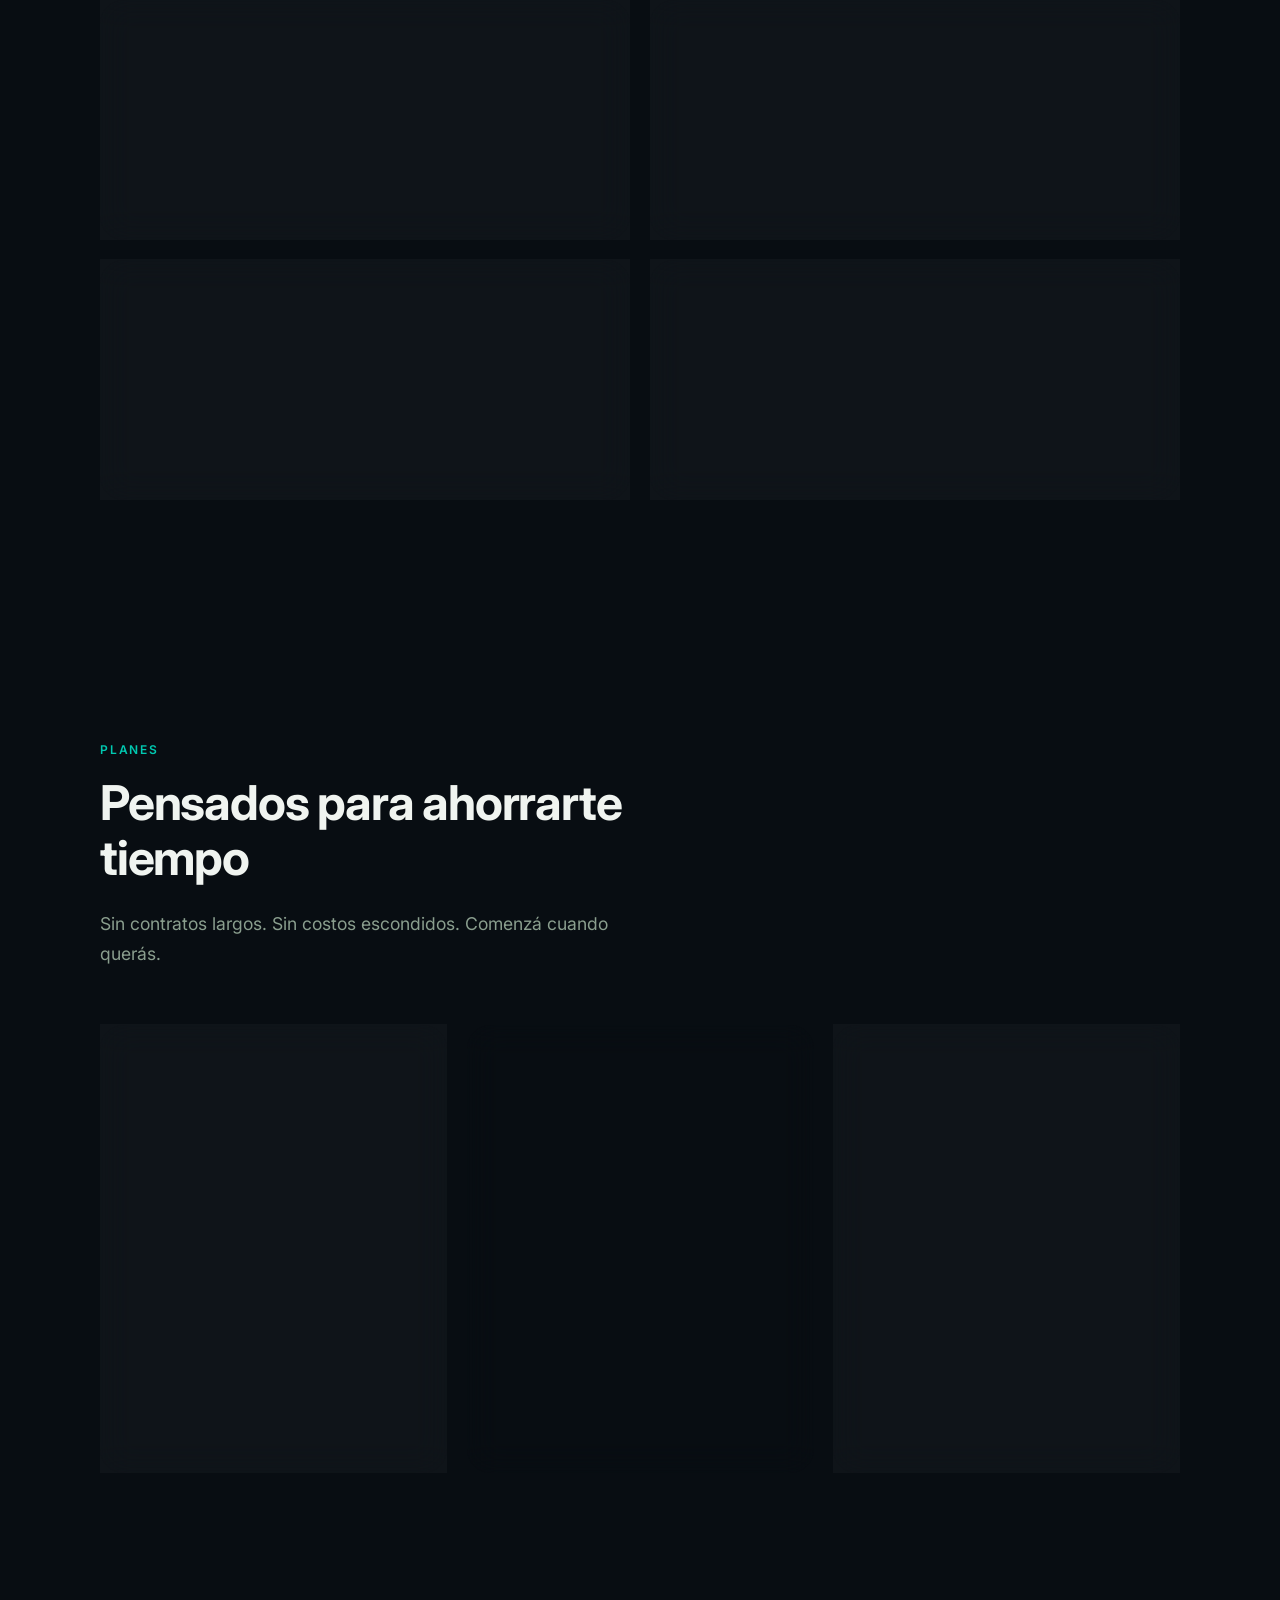
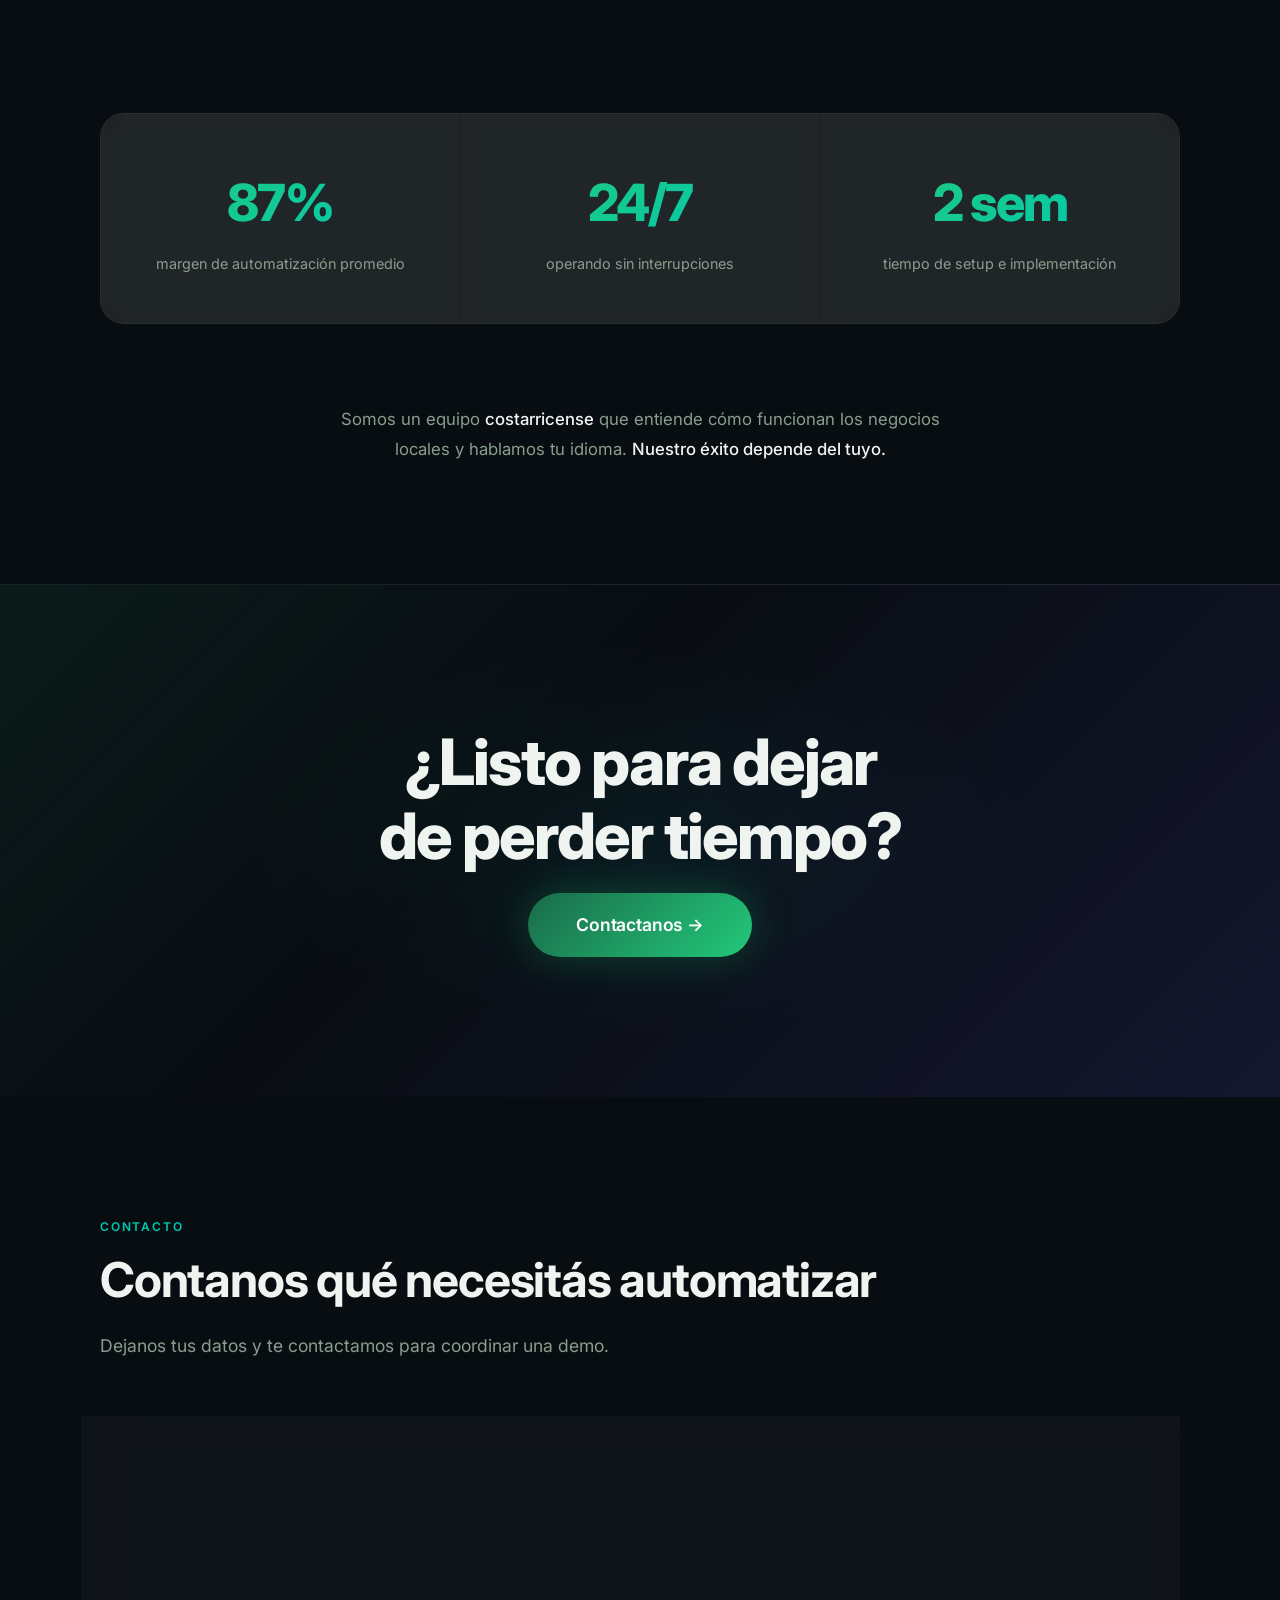
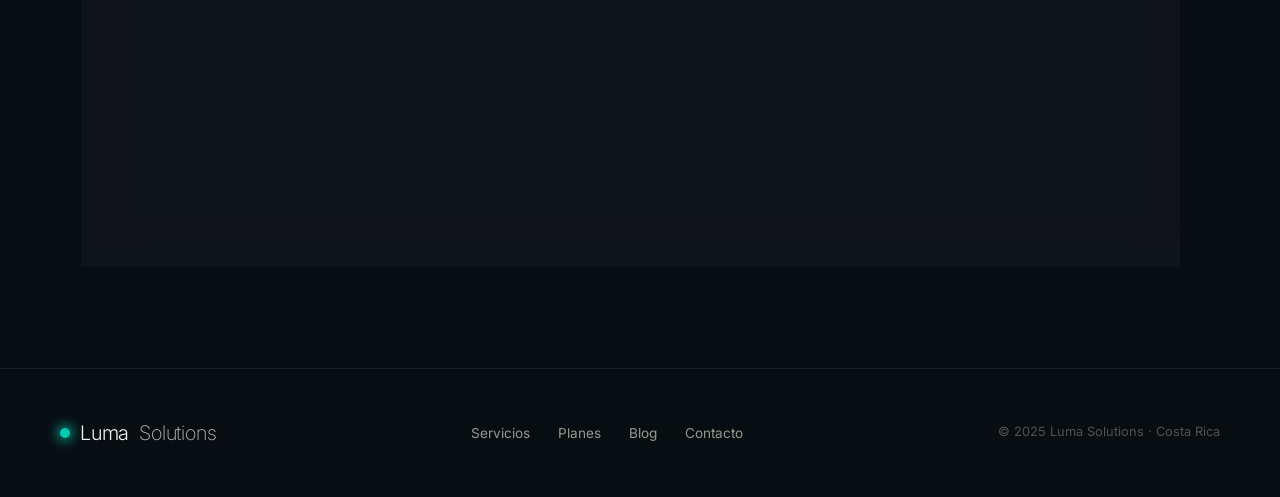
==== commit a63c76a5: "index.html" ====
--- a/index.html
+++ b/index.html
@@ -685,7 +685,7 @@
       <div class="stat-label">operando sin interrupciones</div>
     </div>
     <div class="stat-card">
-      <div class="stat-value">&lt;2 sem</div>
+      <div class="stat-value">2 sem</div>
       <div class="stat-label">tiempo de setup e implementación</div>
     </div>
   </div>
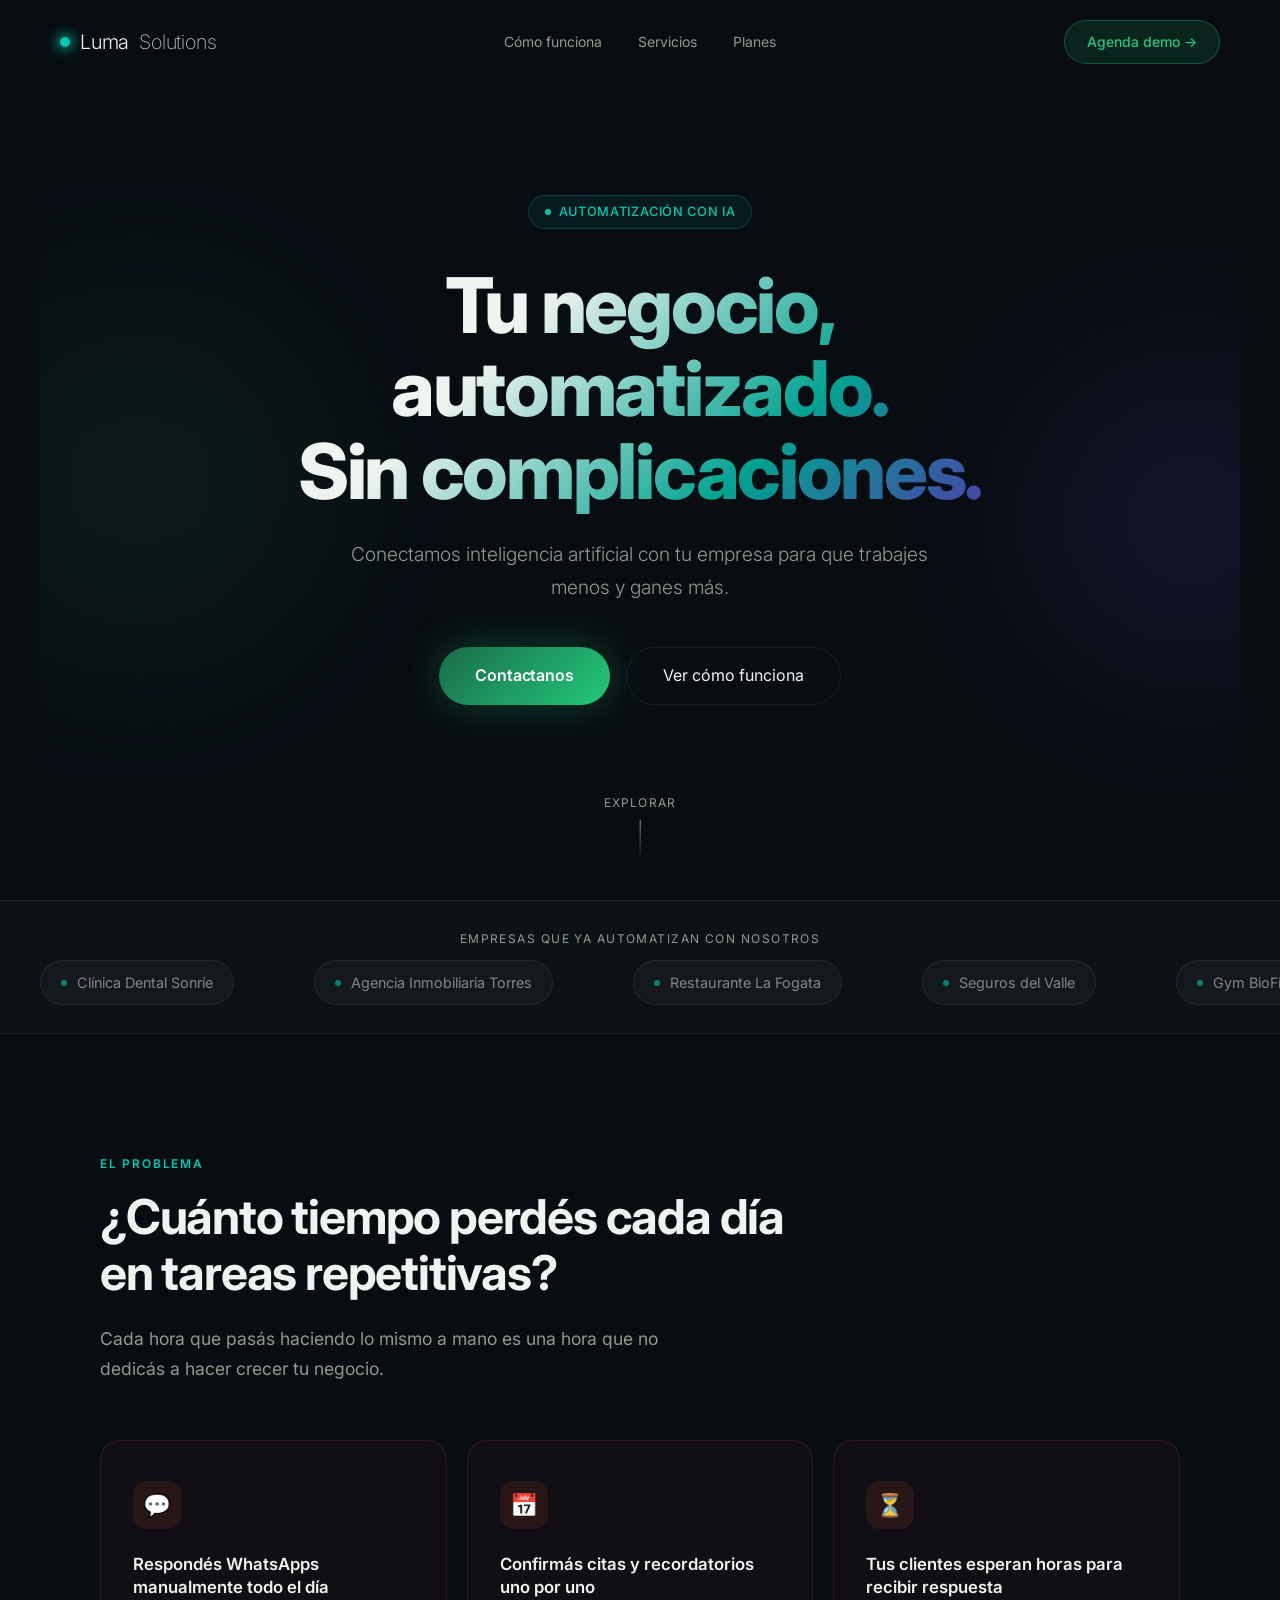
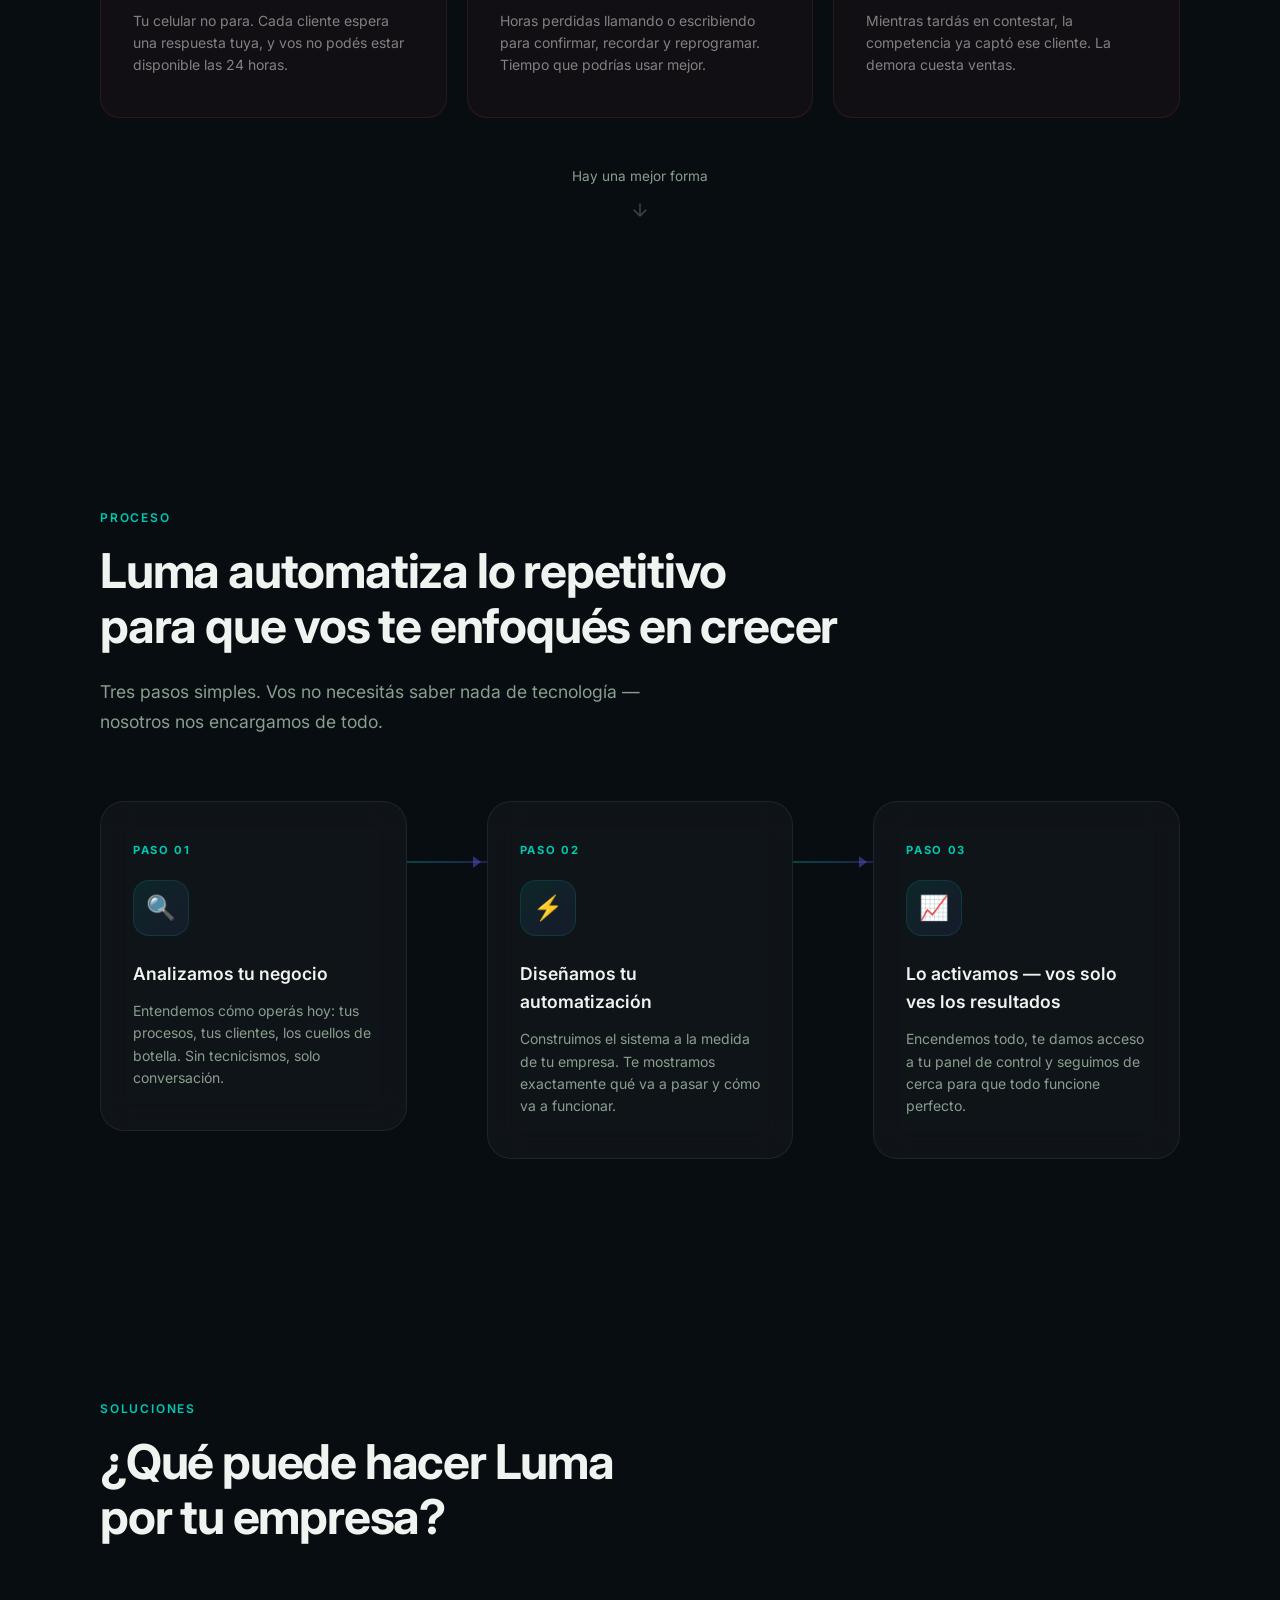
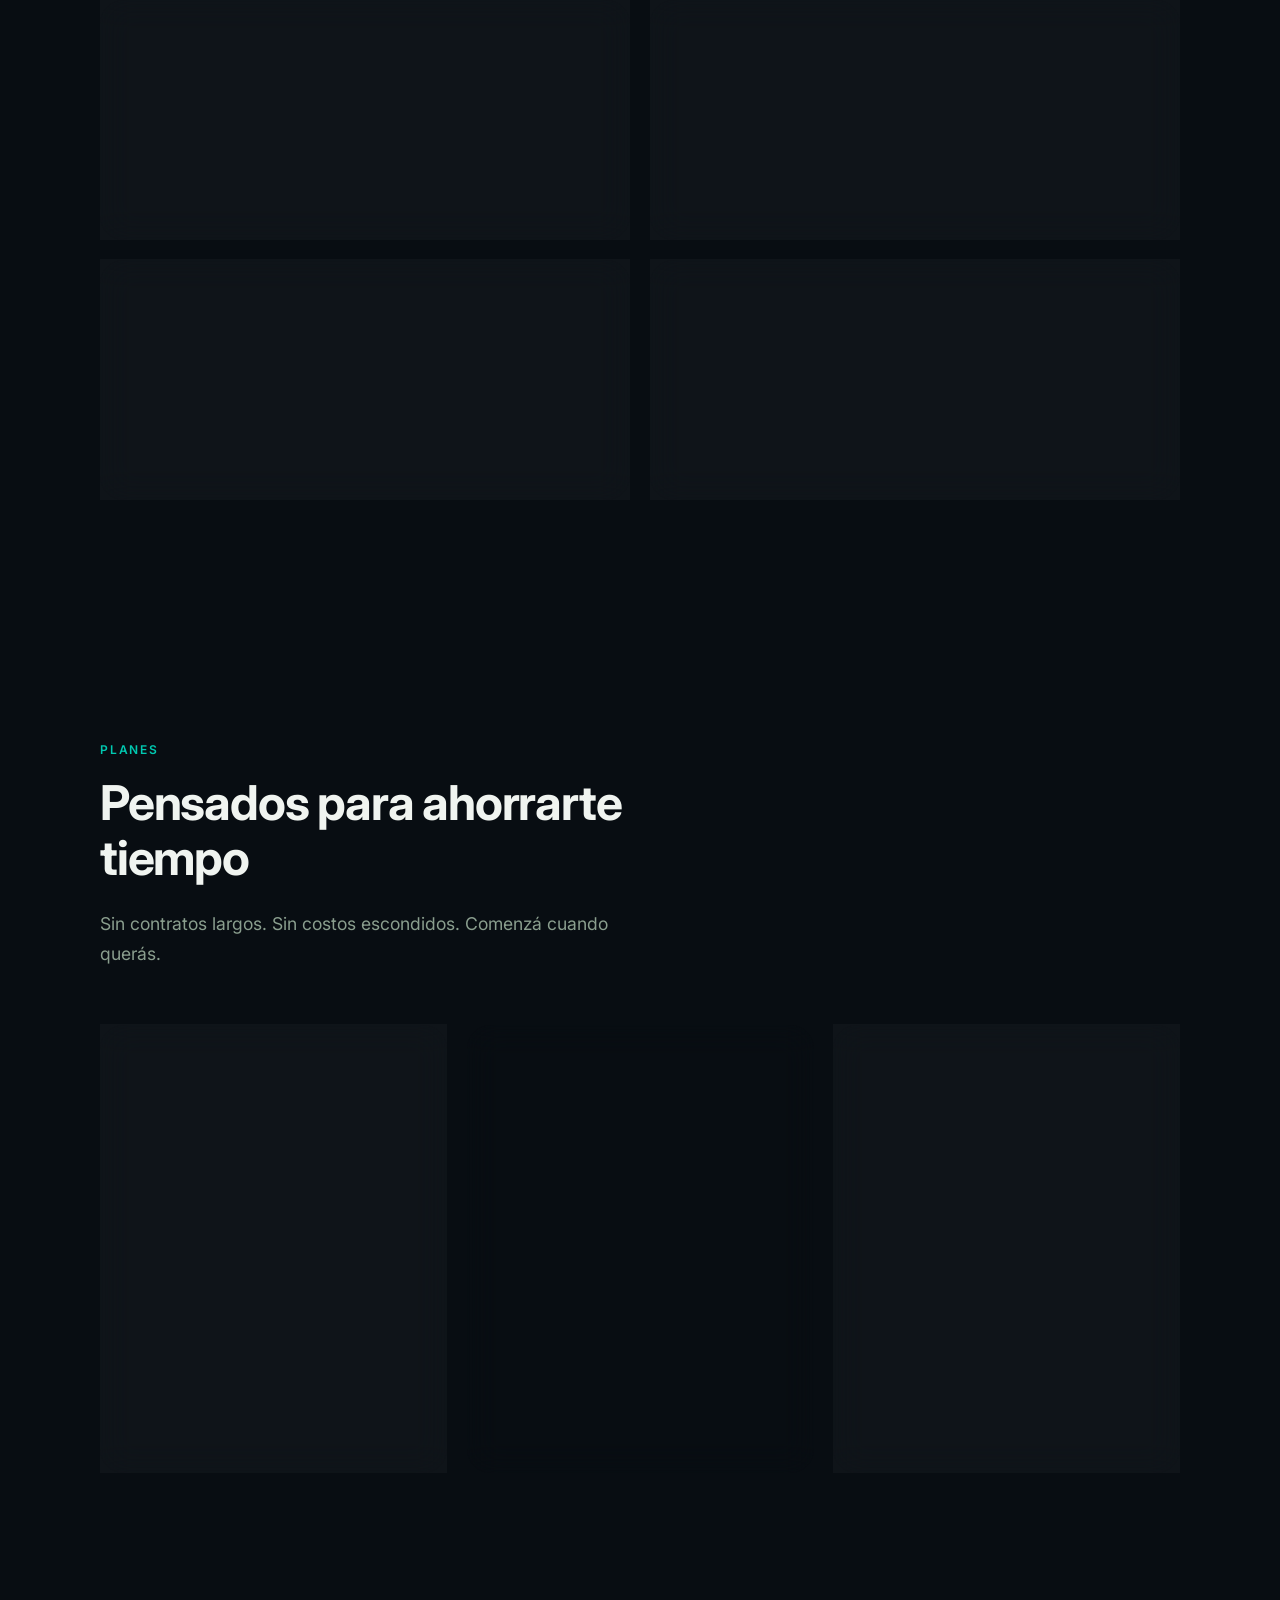
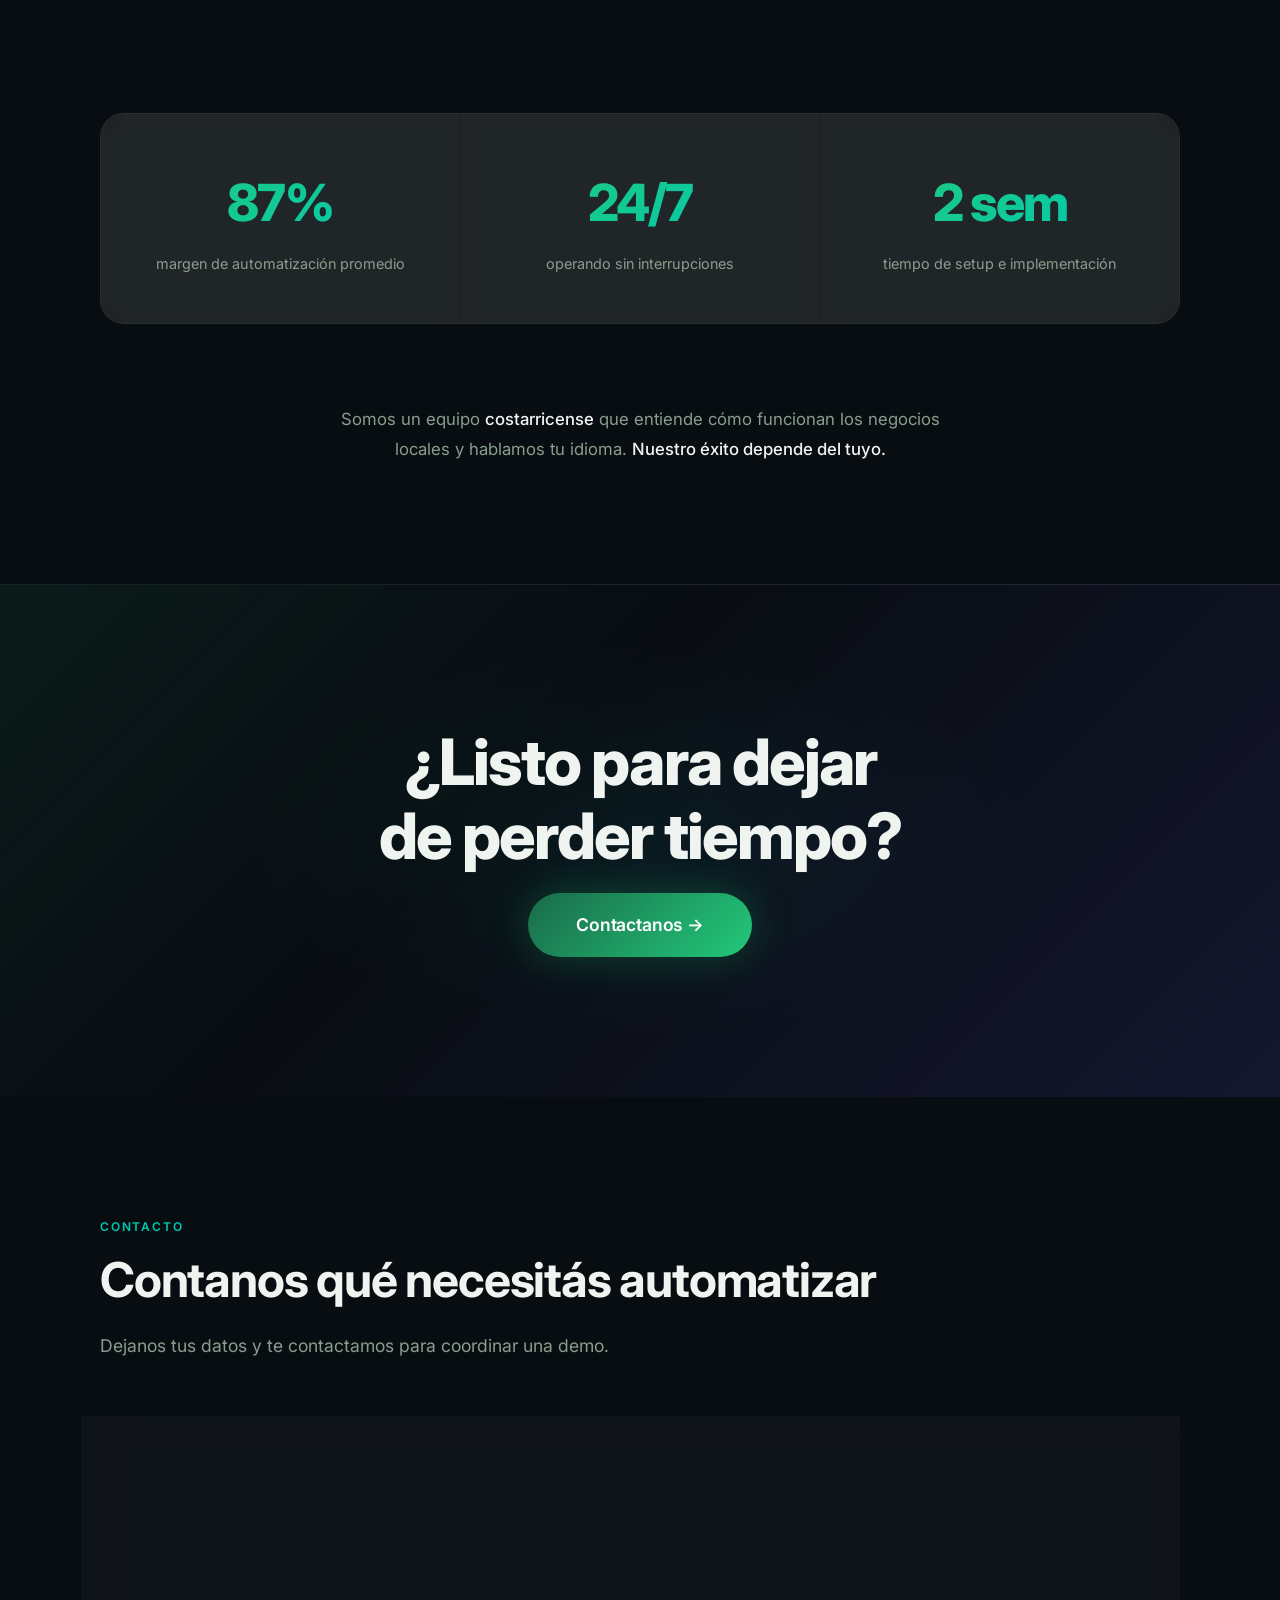
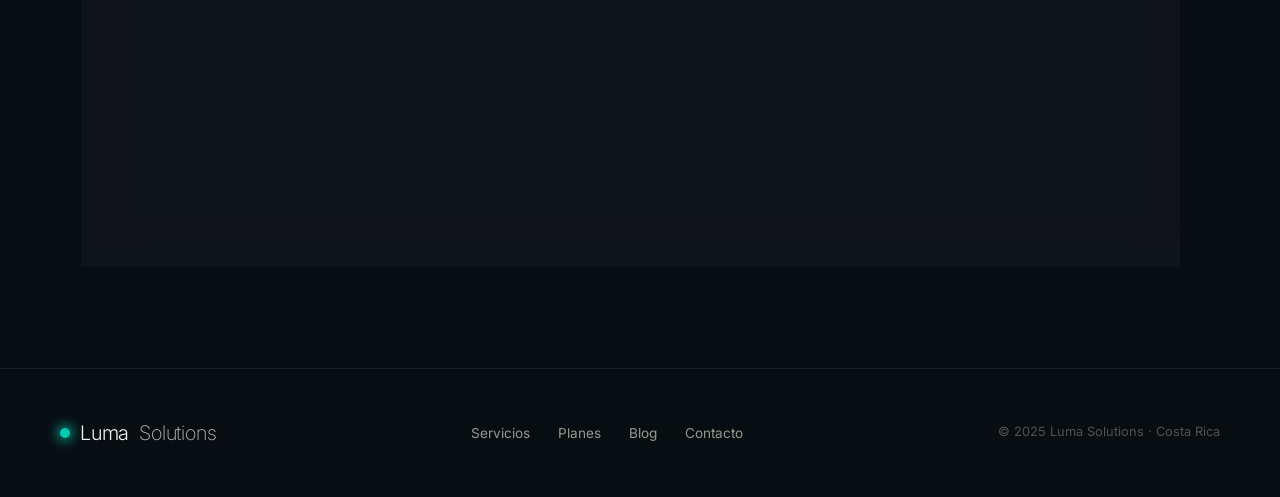
==== commit 20024662: "index.html" ====
--- a/index.html
+++ b/index.html
@@ -506,7 +506,7 @@
   <div class="hero-glow-left"></div>
   <div class="hero-glow-right"></div>
   <div class="hero-content">
-    <div class="hero-badge">Automatización con IA · Costa Rica</div>
+    <div class="hero-badge">Automatización con IA</div>
     <h1>Tu negocio,<br>automatizado.<br>Sin complicaciones.</h1>
     <p class="hero-sub">Conectamos inteligencia artificial con tu empresa para que trabajes menos y ganes más.</p>
     <div class="hero-ctas">
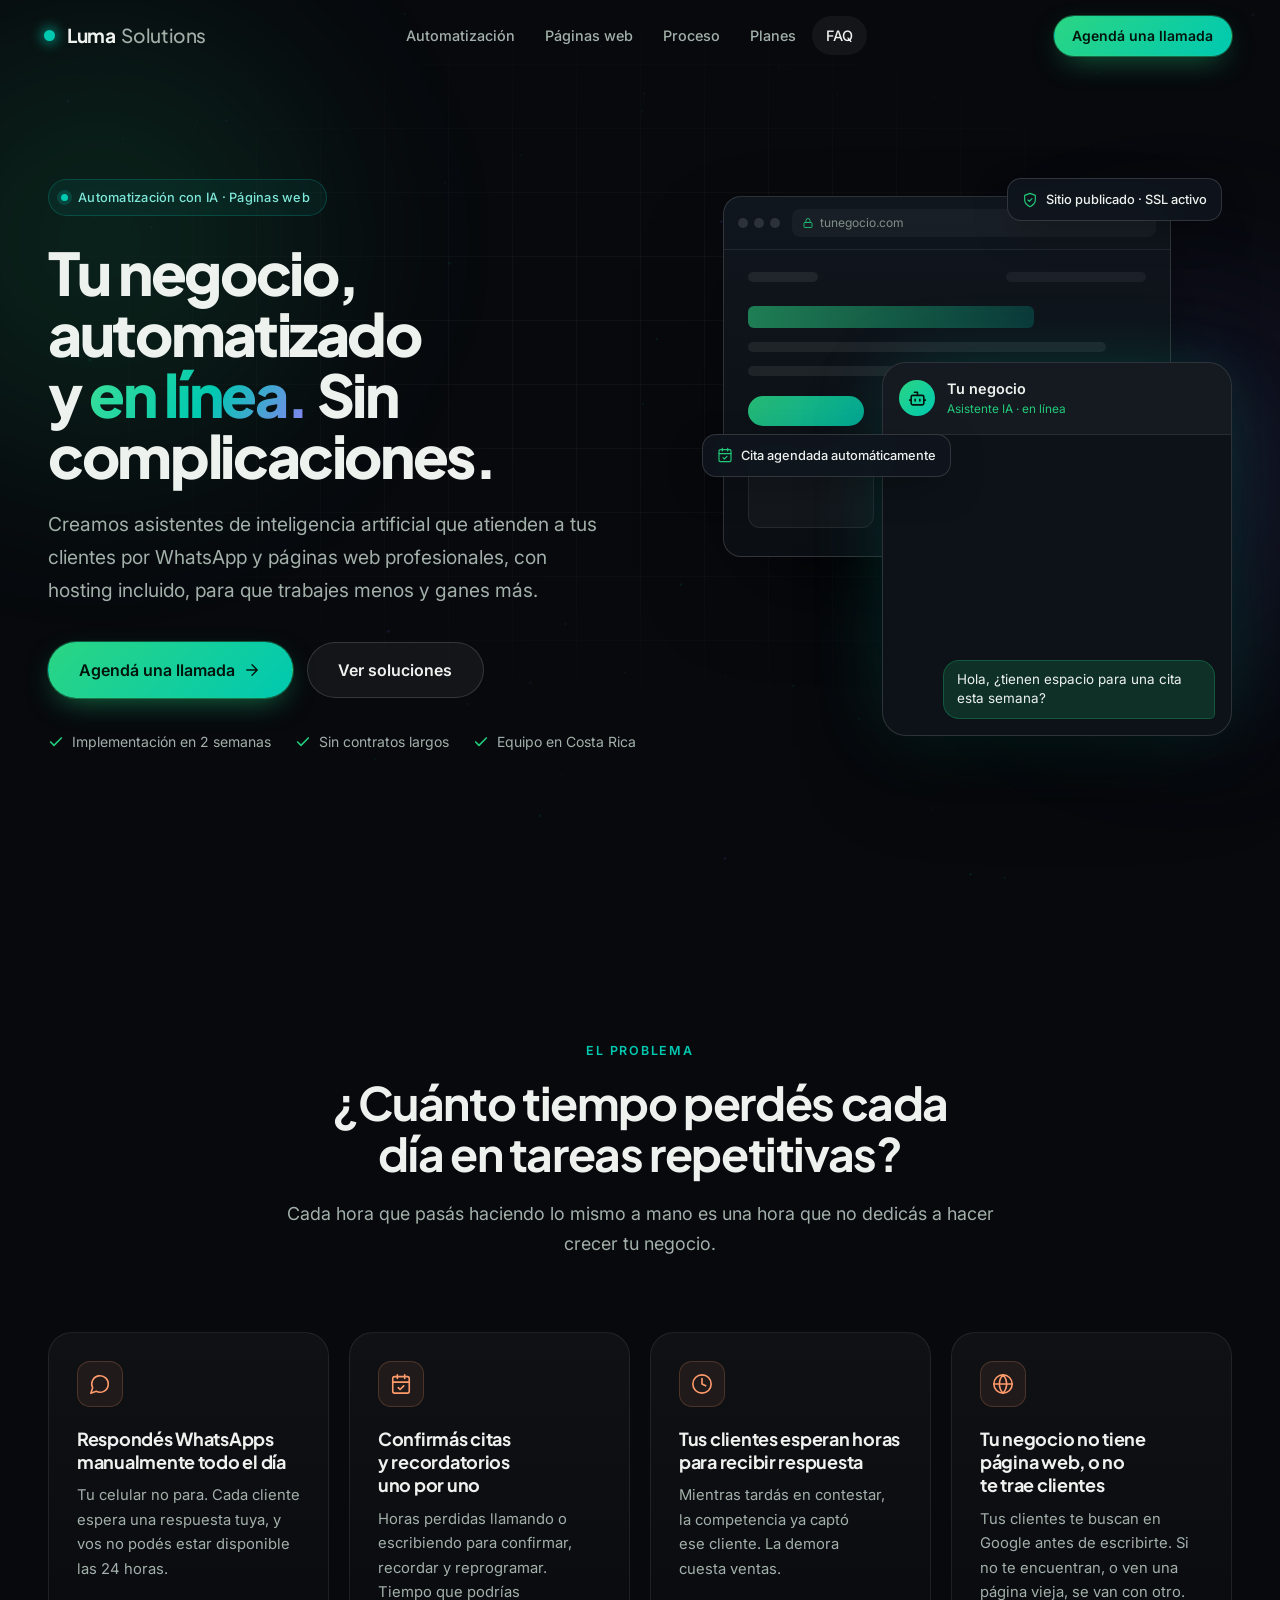
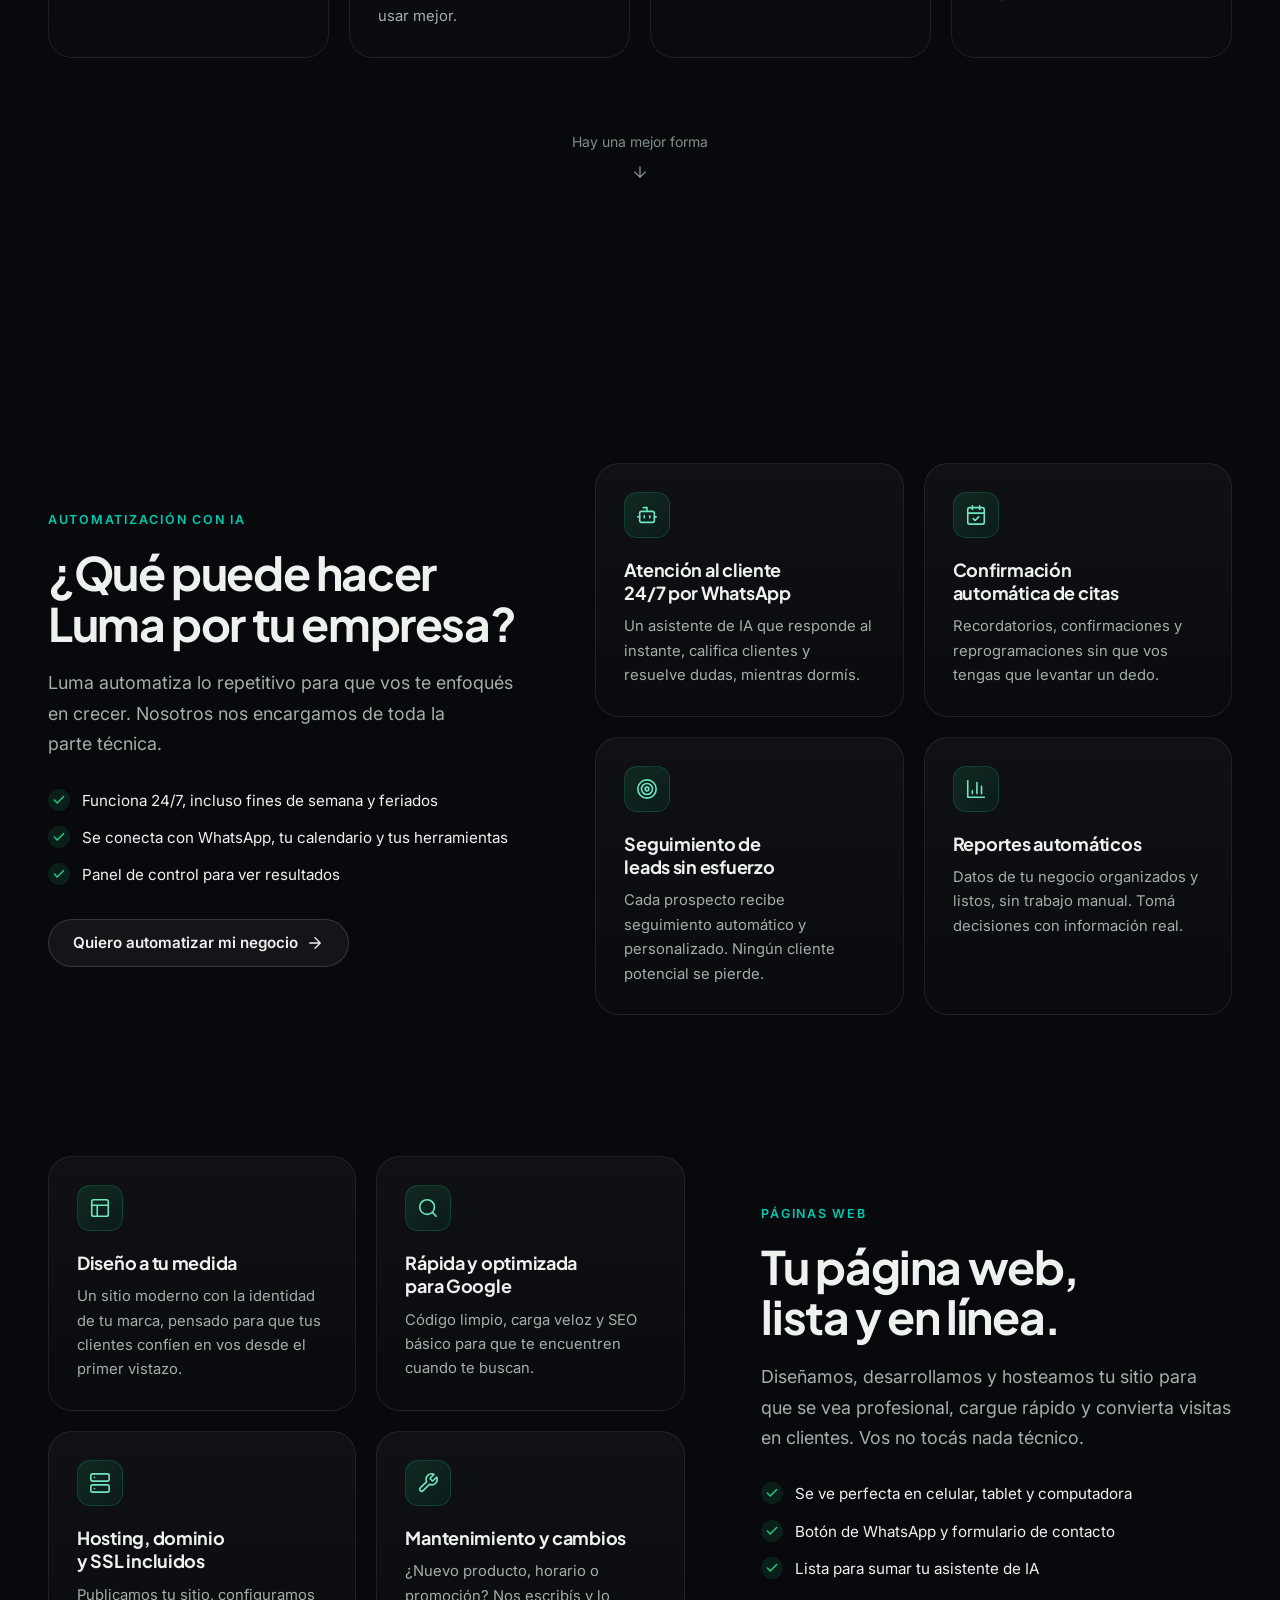
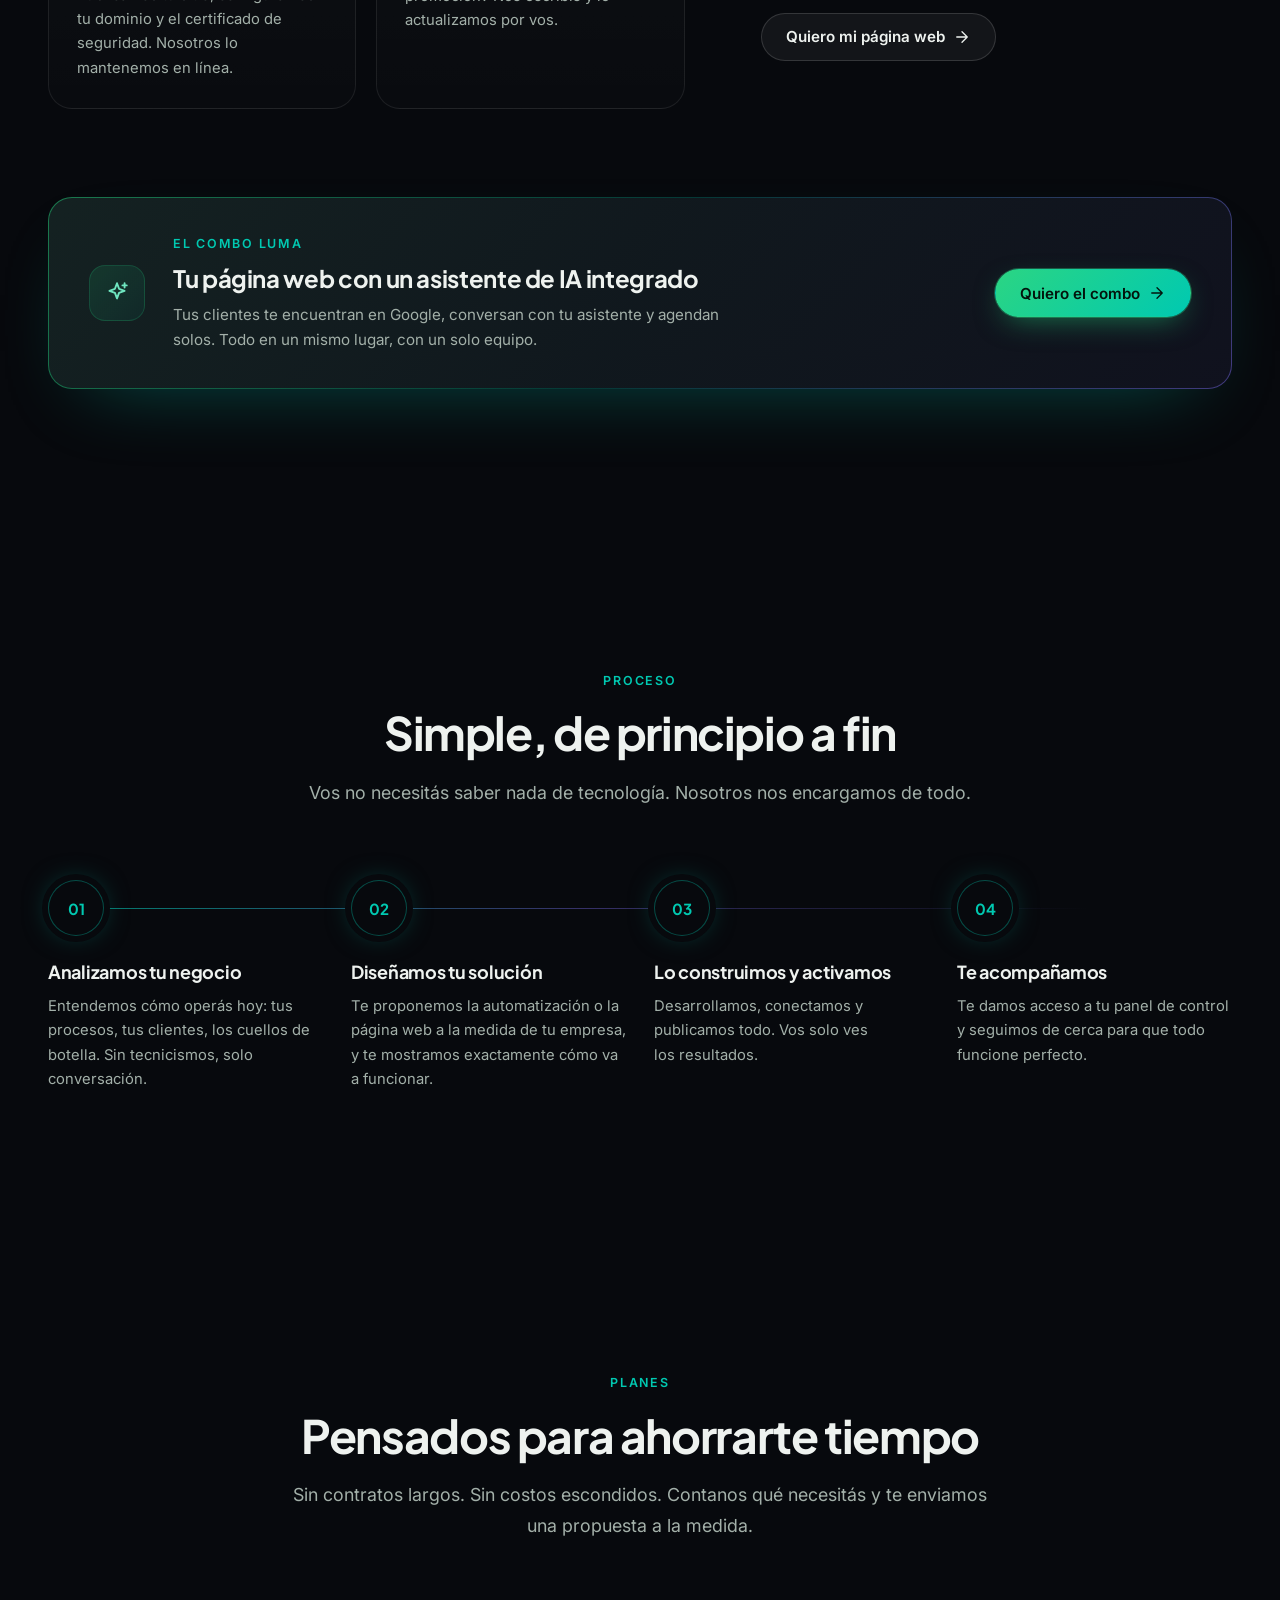
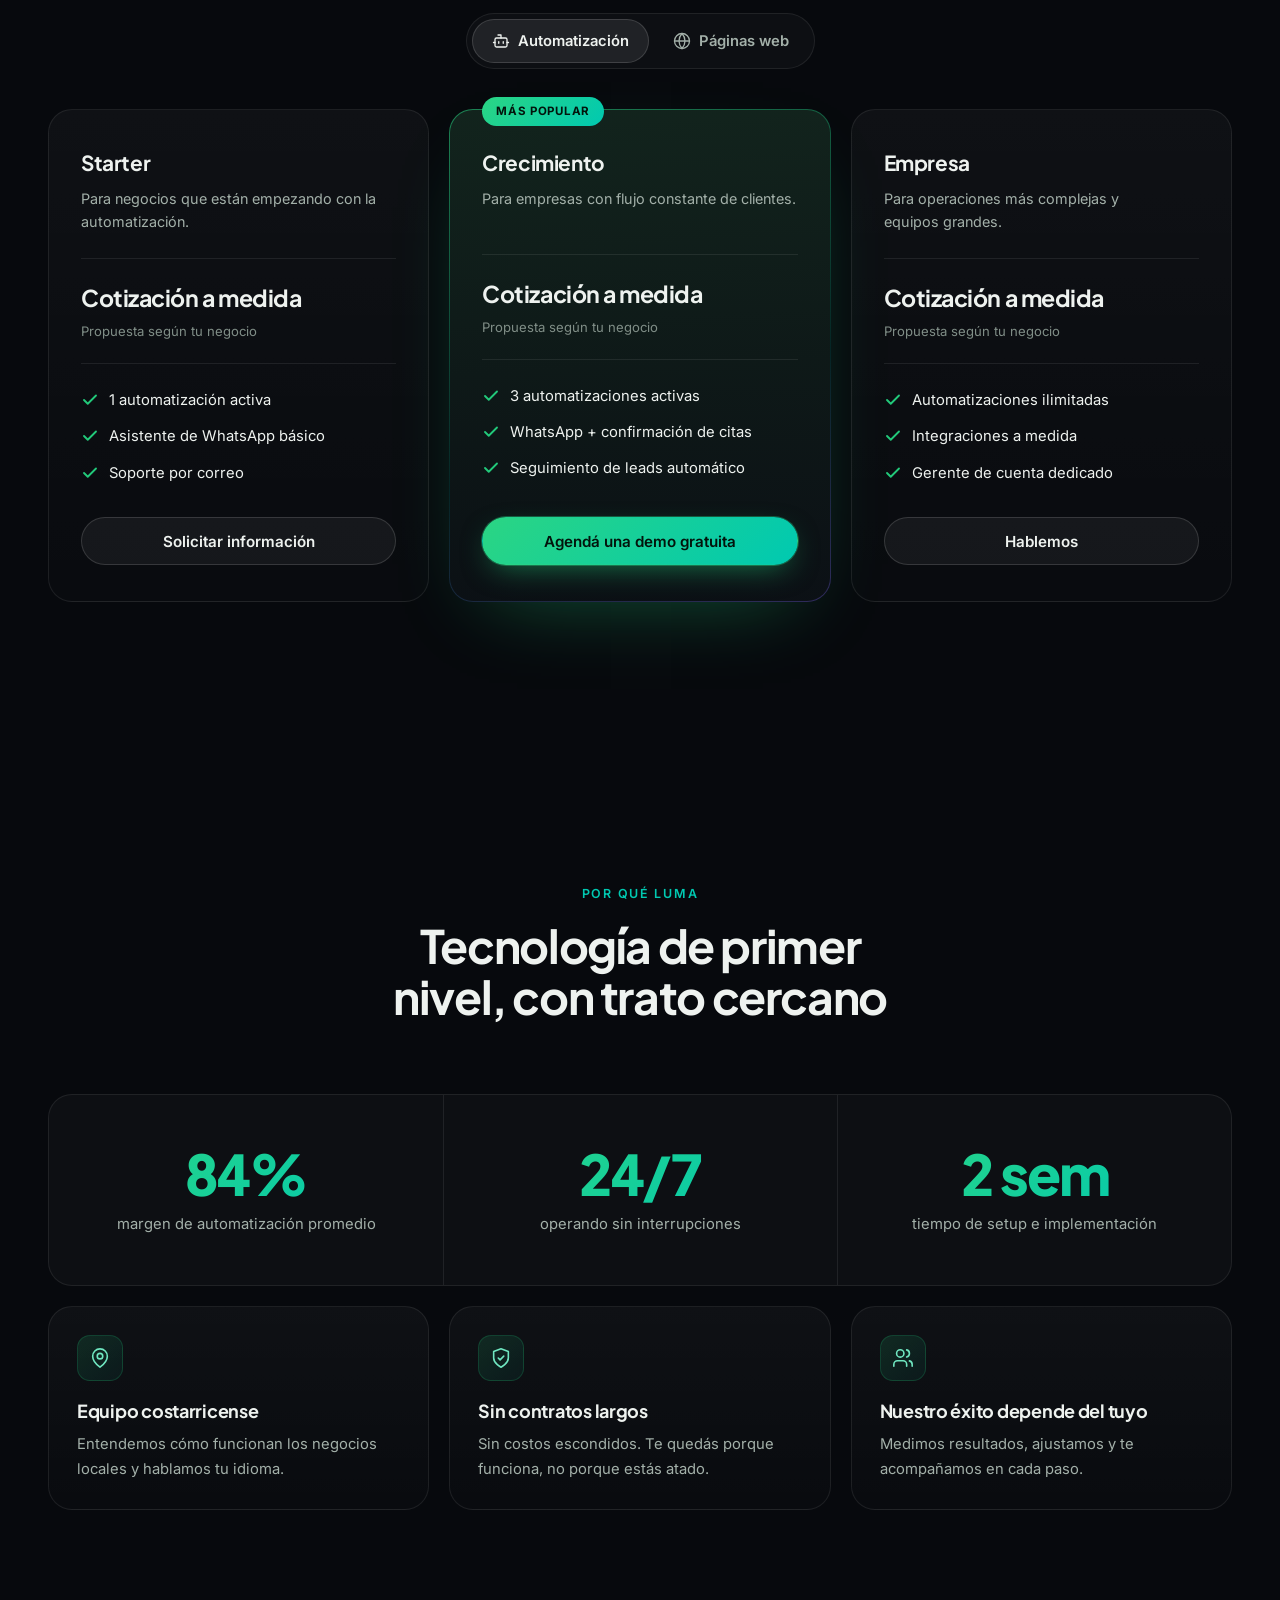
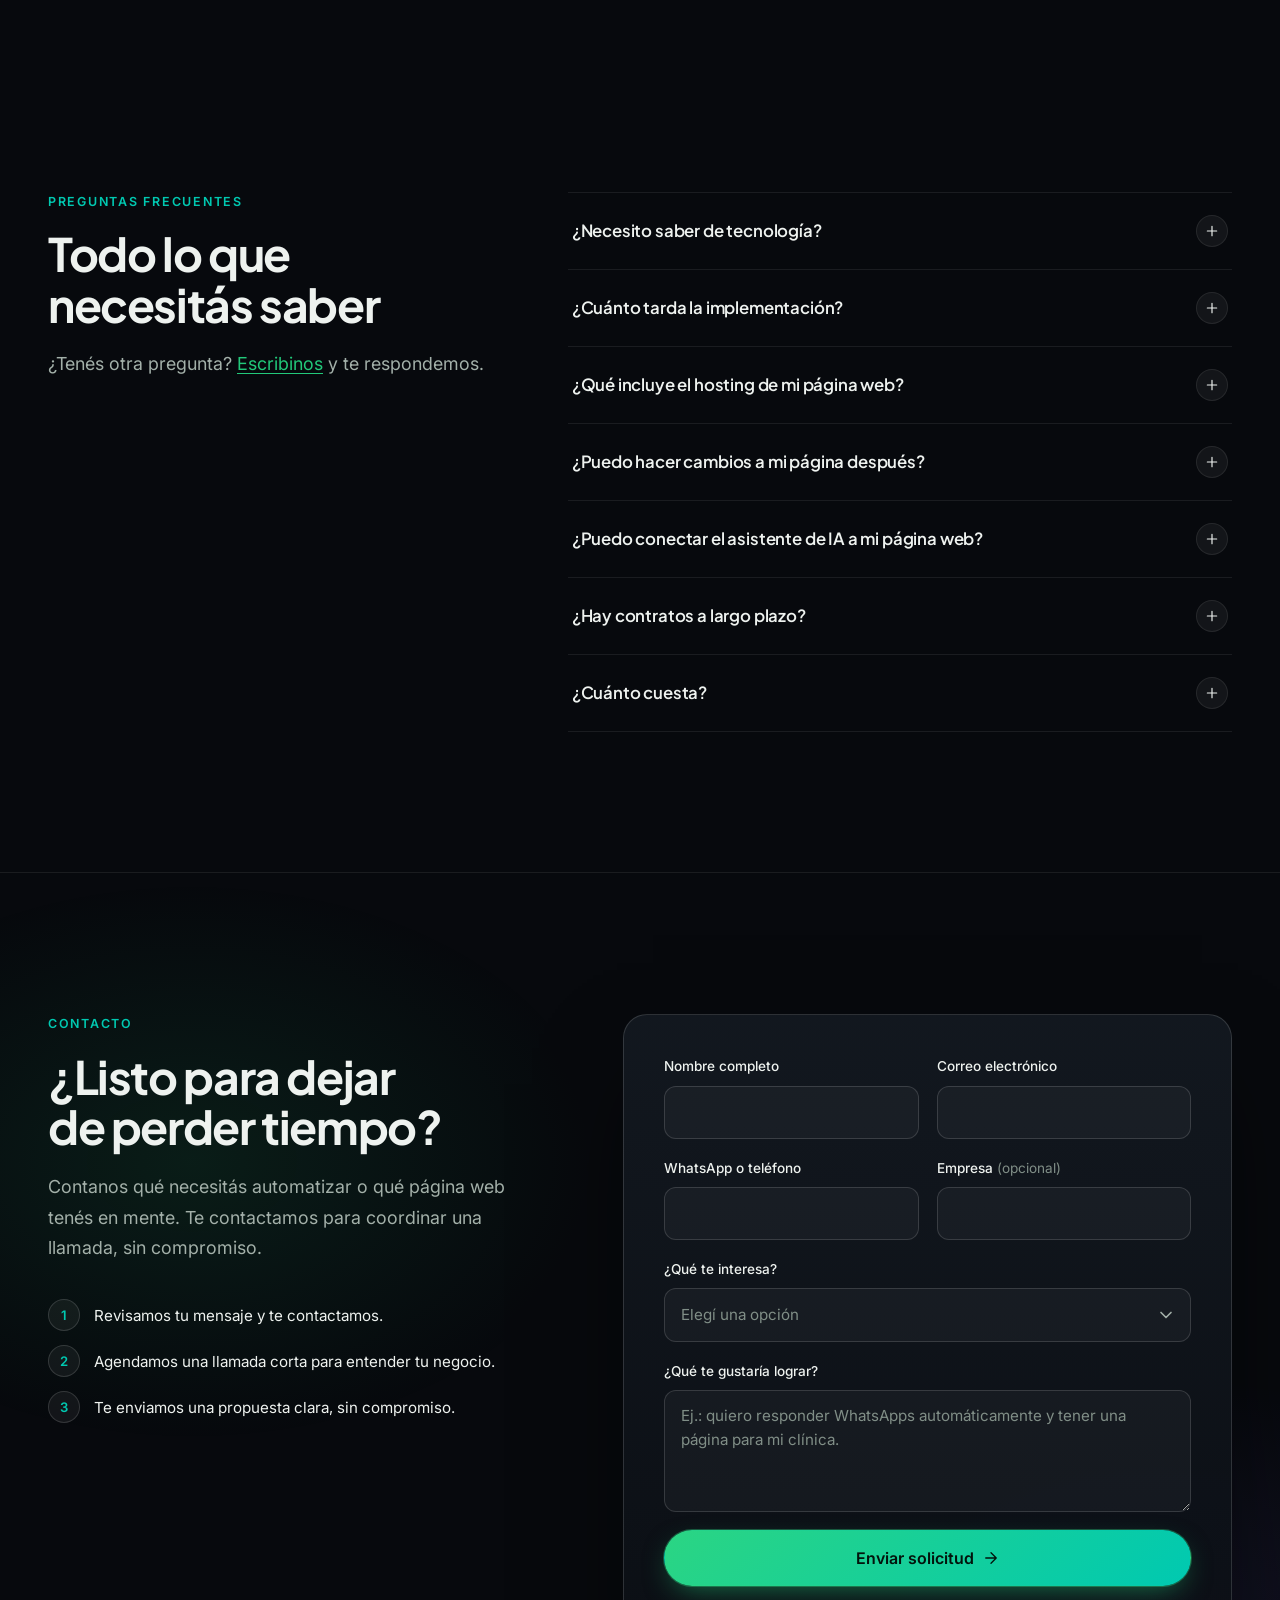
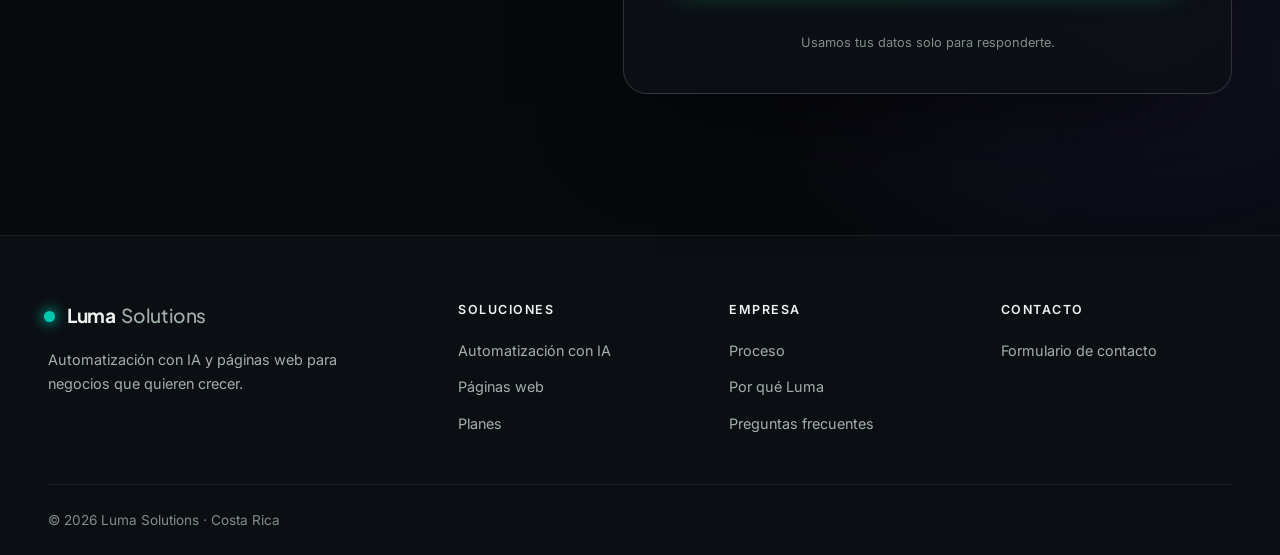
==== commit 27d9c380: "Redesign site with premium UI and add web design/hosting service - Split into index.html, css/styles" ====
--- a/index.html
+++ b/index.html
@@ -3,841 +3,711 @@
 <head>
 <meta charset="UTF-8">
 <meta name="viewport" content="width=device-width, initial-scale=1.0">
-<title>Luma Solutions — Automatización con IA</title>
+<title>Luma Solutions — Automatización con IA y páginas web en Costa Rica</title>
+<meta name="description" content="Asistentes de IA que atienden a tus clientes por WhatsApp 24/7, automatización de citas y leads, y páginas web profesionales con hosting incluido. Equipo costarricense.">
+<link rel="canonical" href="https://lumasolutionscr.com/">
+<meta name="theme-color" content="#07090d">
+
+<!-- Open Graph / redes sociales -->
+<meta property="og:type" content="website">
+<meta property="og:locale" content="es_CR">
+<meta property="og:site_name" content="Luma Solutions">
+<meta property="og:title" content="Luma Solutions — Automatización con IA y páginas web">
+<meta property="og:description" content="Tu negocio, automatizado y en línea. Asistentes de IA por WhatsApp y páginas web con hosting incluido.">
+<meta property="og:url" content="https://lumasolutionscr.com/">
+<meta property="og:image" content="https://lumasolutionscr.com/assets/og-image.png">
+<meta property="og:image:width" content="1200">
+<meta property="og:image:height" content="630">
+<meta name="twitter:card" content="summary_large_image">
+
+<link rel="icon" href="assets/favicon.svg" type="image/svg+xml">
+<link rel="apple-touch-icon" href="assets/apple-touch-icon.png">
+
 <link rel="preconnect" href="https://fonts.googleapis.com">
-<link href="https://fonts.googleapis.com/css2?family=Inter:wght@200;300;400;500;600;700;800;900&display=swap" rel="stylesheet">
-<style>
-  *, *::before, *::after { box-sizing: border-box; margin: 0; padding: 0; }
-
-  :root {
-    --bg: #080d12;
-    --green: #1a6b4a;
-    --green-bright: #22c97a;
-    --purple: #5b4fcf;
-    --teal: #00c9b1;
-    --text: #f0f4f0;
-    --text-muted: #8a9e8e;
-    --glass-bg: rgba(255,255,255,0.03);
-    --glass-border: rgba(255,255,255,0.07);
-  }
-
-  html { scroll-behavior: smooth; }
-
-  body {
-    background: var(--bg);
-    color: var(--text);
-    font-family: 'Inter', sans-serif;
-    overflow-x: hidden;
-    line-height: 1.6;
-  }
-
-  /* ── NAV ── */
-  #navbar {
-    position: fixed; top: 0; left: 0; right: 0; z-index: 100;
-    padding: 20px 60px;
-    display: flex; align-items: center; justify-content: space-between;
-    background: linear-gradient(to bottom, rgba(8,13,18,0.9), transparent);
-    backdrop-filter: blur(0px);
-    transition: backdrop-filter 0.3s, background 0.3s;
-  }
-  #navbar.scrolled {
-    backdrop-filter: blur(16px);
-    background: rgba(8,13,18,0.85);
-    border-bottom: 1px solid var(--glass-border);
-  }
-  .wordmark {
-    display: flex; align-items: center; gap: 10px;
-    font-size: 1.25rem; letter-spacing: -0.01em;
-  }
-  .wordmark .orb {
-    width: 10px; height: 10px; border-radius: 50%;
-    background: var(--teal);
-    box-shadow: 0 0 12px 4px rgba(0,201,177,0.6);
-    animation: pulse-orb 3s ease-in-out infinite;
-    flex-shrink: 0;
-  }
-  @keyframes pulse-orb {
-    0%,100% { box-shadow: 0 0 12px 4px rgba(0,201,177,0.6); }
-    50% { box-shadow: 0 0 20px 8px rgba(0,201,177,0.9); }
-  }
-  .wordmark span:first-of-type { font-weight: 300; }
-  .wordmark span:last-of-type { font-weight: 200; opacity: 0.75; }
-  #navbar ul { list-style: none; display: flex; gap: 36px; }
-  #navbar ul a { color: var(--text-muted); text-decoration: none; font-size: 0.875rem; font-weight: 400; transition: color 0.2s; }
-  #navbar ul a:hover { color: var(--text); }
-  .nav-cta {
-    background: rgba(34,201,122,0.12); border: 1px solid rgba(34,201,122,0.3);
-    color: var(--green-bright); padding: 10px 22px; border-radius: 100px;
-    font-size: 0.875rem; font-weight: 500; cursor: pointer; text-decoration: none;
-    transition: all 0.2s;
-  }
-  .nav-cta:hover { background: rgba(34,201,122,0.2); box-shadow: 0 0 20px rgba(34,201,122,0.2); }
-
-  /* ── HERO ── */
-  #hero {
-    position: relative; min-height: 100vh;
-    display: flex; align-items: center; justify-content: center;
-    text-align: center; overflow: hidden;
-  }
-  #hero-canvas {
-    position: absolute; inset: 0; width: 100%; height: 100%;
-    display: block;
-  }
-  .hero-glow-left {
-    position: absolute; left: -200px; top: 20%;
-    width: 600px; height: 600px; border-radius: 50%;
-    background: radial-gradient(circle, rgba(26,107,74,0.18) 0%, transparent 70%);
-    filter: blur(40px); pointer-events: none;
-  }
-  .hero-glow-right {
-    position: absolute; right: -200px; top: 30%;
-    width: 500px; height: 500px; border-radius: 50%;
-    background: radial-gradient(circle, rgba(91,79,207,0.15) 0%, transparent 70%);
-    filter: blur(40px); pointer-events: none;
-  }
-  .hero-content {
-    position: relative; z-index: 2;
-    max-width: 860px; padding: 0 32px;
-  }
-  .hero-badge {
-    display: inline-flex; align-items: center; gap: 8px;
-    background: rgba(0,201,177,0.08); border: 1px solid rgba(0,201,177,0.2);
-    border-radius: 100px; padding: 6px 16px; margin-bottom: 36px;
-    font-size: 0.8rem; color: var(--teal); font-weight: 500; letter-spacing: 0.05em; text-transform: uppercase;
-  }
-  .hero-badge::before { content: ''; width: 6px; height: 6px; border-radius: 50%; background: var(--teal); }
-  h1 {
-    font-size: clamp(2.6rem, 6vw, 5rem);
-    font-weight: 800; line-height: 1.08;
-    letter-spacing: -0.03em;
-    background: linear-gradient(135deg, #f0f4f0 30%, rgba(0,201,177,0.8) 70%, rgba(91,79,207,0.8) 100%);
-    -webkit-background-clip: text; -webkit-text-fill-color: transparent; background-clip: text;
-    margin-bottom: 24px;
-  }
-  .hero-sub {
-    font-size: clamp(1rem, 2vw, 1.2rem); font-weight: 300;
-    color: var(--text-muted); max-width: 600px; margin: 0 auto 44px;
-    line-height: 1.7;
-  }
-  .hero-ctas { display: flex; gap: 16px; justify-content: center; flex-wrap: wrap; }
-  .btn-primary {
-    padding: 16px 36px; border-radius: 100px;
-    background: linear-gradient(135deg, #1a6b4a, #22c97a);
-    color: #fff; font-weight: 600; font-size: 1rem;
-    border: none; cursor: pointer; text-decoration: none; display: inline-block;
-    box-shadow: 0 0 40px rgba(34,201,122,0.3), 0 4px 24px rgba(0,0,0,0.3);
-    transition: all 0.25s; letter-spacing: -0.01em;
-  }
-  .btn-primary:hover {
-    transform: translateY(-2px);
-    box-shadow: 0 0 60px rgba(34,201,122,0.5), 0 8px 32px rgba(0,0,0,0.4);
-  }
-  .btn-ghost {
-    padding: 15px 36px; border-radius: 100px;
-    background: transparent;
-    color: var(--text); font-weight: 400; font-size: 1rem;
-    border: 1px solid var(--glass-border); cursor: pointer; text-decoration: none; display: inline-block;
-    transition: all 0.25s;
-  }
-  .btn-ghost:hover { border-color: rgba(255,255,255,0.2); background: rgba(255,255,255,0.04); }
-  .hero-scroll {
-    position: absolute; bottom: 40px; left: 50%; transform: translateX(-50%);
-    display: flex; flex-direction: column; align-items: center; gap: 8px;
-    color: var(--text-muted); font-size: 0.75rem; letter-spacing: 0.1em; text-transform: uppercase;
-    animation: float-scroll 2.5s ease-in-out infinite;
-  }
-  .hero-scroll::after {
-    content: ''; width: 1px; height: 40px;
-    background: linear-gradient(to bottom, var(--text-muted), transparent);
-  }
-  @keyframes float-scroll { 0%,100%{transform:translateX(-50%) translateY(0)} 50%{transform:translateX(-50%) translateY(6px)} }
-
-  /* ── SECTIONS COMMON ── */
-  section { padding: 120px 60px; max-width: 1200px; margin: 0 auto; }
-  .section-label {
-    font-size: 0.75rem; text-transform: uppercase; letter-spacing: 0.15em;
-    color: var(--teal); font-weight: 600; margin-bottom: 16px;
-  }
-  h2 {
-    font-size: clamp(1.8rem, 4vw, 3rem); font-weight: 700;
-    letter-spacing: -0.025em; line-height: 1.15; margin-bottom: 24px;
-  }
-  .section-intro { font-size: 1.1rem; color: var(--text-muted); max-width: 560px; line-height: 1.7; }
-
-  /* ── MARQUEE ── */
-  #marquee-wrap {
-    background: rgba(255,255,255,0.02);
-    border-top: 1px solid var(--glass-border);
-    border-bottom: 1px solid var(--glass-border);
-    padding: 0; overflow: hidden;
-  }
-  .marquee-label {
-    text-align: center; padding: 28px 0 12px;
-    font-size: 0.75rem; text-transform: uppercase; letter-spacing: 0.12em;
-    color: var(--text-muted);
-  }
-  .marquee-track {
-    display: flex; width: max-content;
-    animation: scroll-marquee 22s linear infinite;
-    padding-bottom: 28px;
-  }
-  .marquee-item {
-    display: flex; align-items: center; gap: 10px;
-    margin: 0 40px; white-space: nowrap;
-    font-size: 0.9rem; font-weight: 400; color: rgba(240,244,240,0.5);
-    border: 1px solid var(--glass-border);
-    background: var(--glass-bg);
-    padding: 10px 20px; border-radius: 100px;
-    backdrop-filter: blur(4px);
-  }
-  .marquee-dot { width: 6px; height: 6px; border-radius: 50%; background: var(--teal); opacity: 0.6; }
-  @keyframes scroll-marquee { from{transform:translateX(0)} to{transform:translateX(-50%)} }
-
-  /* ── PROBLEM SECTION ── */
-  #problem { background: none; }
-  .pain-cards { display: grid; grid-template-columns: repeat(3,1fr); gap: 20px; margin-top: 56px; }
-  .pain-card {
-    background: rgba(255,80,50,0.04);
-    border: 1px solid rgba(255,100,60,0.12);
-    border-radius: 20px; padding: 40px 32px;
-    transition: all 0.3s;
-  }
-  .pain-card:hover { background: rgba(255,80,50,0.07); border-color: rgba(255,100,60,0.22); transform: translateY(-4px); }
-  .pain-icon {
-    width: 48px; height: 48px; border-radius: 14px;
-    background: rgba(255,100,60,0.1); display: flex; align-items: center; justify-content: center;
-    margin-bottom: 24px; font-size: 1.4rem;
-  }
-  .pain-card h3 { font-size: 1.05rem; font-weight: 600; margin-bottom: 10px; line-height: 1.4; }
-  .pain-card p { font-size: 0.875rem; color: rgba(240,244,240,0.5); line-height: 1.6; }
-  .divider-arrow {
-    text-align: center; padding: 48px 0;
-    color: var(--text-muted); font-size: 0.875rem;
-    display: flex; flex-direction: column; align-items: center; gap: 12px;
-  }
-  .divider-arrow svg { opacity: 0.4; animation: bounce-arrow 2s ease-in-out infinite; }
-  @keyframes bounce-arrow { 0%,100%{transform:translateY(0)} 50%{transform:translateY(6px)} }
-
-  /* ── HOW IT WORKS ── */
-  #how { position: relative; }
-  .steps-grid {
-    display: grid; grid-template-columns: 1fr auto 1fr auto 1fr;
-    gap: 0; margin-top: 64px; align-items: start;
-  }
-  .step-connector {
-    display: flex; align-items: flex-start; justify-content: center;
-    padding-top: 60px;
-  }
-  .step-connector-line {
-    width: 80px; height: 2px; position: relative; overflow: visible;
-    background: linear-gradient(to right, rgba(0,201,177,0.3), rgba(91,79,207,0.3));
-  }
-  .step-connector-line::after {
-    content: ''; position: absolute; right: 0; top: 50%;
-    transform: translateY(-50%);
-    border: 6px solid transparent; border-left: 8px solid rgba(91,79,207,0.5);
-  }
-  .step-card {
-    background: var(--glass-bg);
-    border: 1px solid var(--glass-border);
-    border-radius: 24px; padding: 40px 32px;
-    backdrop-filter: blur(16px);
-    transition: all 0.35s; cursor: default; position: relative; overflow: hidden;
-  }
-  .step-card::before {
-    content: ''; position: absolute; inset: 0;
-    background: radial-gradient(circle at 30% 30%, rgba(0,201,177,0.05) 0%, transparent 60%);
-    opacity: 0; transition: opacity 0.35s;
-  }
-  .step-card:hover { border-color: rgba(0,201,177,0.25); transform: translateY(-6px); box-shadow: 0 20px 60px rgba(0,0,0,0.4), 0 0 40px rgba(0,201,177,0.08); }
-  .step-card:hover::before { opacity: 1; }
-  .step-num {
-    font-size: 0.7rem; font-weight: 700; letter-spacing: 0.15em; text-transform: uppercase;
-    color: var(--teal); margin-bottom: 20px;
-  }
-  .step-icon {
-    width: 56px; height: 56px; border-radius: 16px; margin-bottom: 24px;
-    display: flex; align-items: center; justify-content: center;
-    background: linear-gradient(135deg, rgba(0,201,177,0.1), rgba(91,79,207,0.1));
-    border: 1px solid rgba(0,201,177,0.15);
-    font-size: 1.5rem;
-  }
-  .step-card h3 { font-size: 1.1rem; font-weight: 600; margin-bottom: 12px; }
-  .step-card p { font-size: 0.875rem; color: var(--text-muted); line-height: 1.6; }
-
-  /* ── SERVICES ── */
-  #services { background: none; }
-  .services-grid { display: grid; grid-template-columns: repeat(2,1fr); gap: 20px; margin-top: 56px; }
-  .service-card {
-    background: var(--glass-bg);
-    border: 1px solid var(--glass-border);
-    border-radius: 24px; padding: 40px;
-    backdrop-filter: blur(16px); transition: all 0.3s; position: relative; overflow: hidden;
-  }
-  .service-card::after {
-    content: ''; position: absolute; inset: 0;
-    background: radial-gradient(circle at 80% 20%, rgba(91,79,207,0.07) 0%, transparent 50%);
-    opacity: 0; transition: opacity 0.3s;
-  }
-  .service-card:hover { border-color: rgba(91,79,207,0.25); transform: translateY(-4px); box-shadow: 0 16px 48px rgba(0,0,0,0.35), 0 0 30px rgba(91,79,207,0.06); }
-  .service-card:hover::after { opacity: 1; }
-  .service-icon {
-    width: 52px; height: 52px; border-radius: 14px; margin-bottom: 24px;
-    display: flex; align-items: center; justify-content: center; font-size: 1.35rem;
-    background: linear-gradient(135deg, rgba(26,107,74,0.15), rgba(91,79,207,0.15));
-    border: 1px solid rgba(255,255,255,0.06);
-  }
-  .service-card h3 { font-size: 1.05rem; font-weight: 600; margin-bottom: 10px; }
-  .service-card p { font-size: 0.875rem; color: var(--text-muted); line-height: 1.6; }
-
-  /* ── PRICING ── */
-  #pricing { background: none; }
-  .pricing-grid { display: grid; grid-template-columns: repeat(3,1fr); gap: 20px; margin-top: 56px; }
-  .pricing-card {
-    background: var(--glass-bg);
-    border: 1px solid var(--glass-border);
-    border-radius: 24px; padding: 44px 36px;
-    backdrop-filter: blur(16px); transition: all 0.3s; position: relative;
-  }
-  .pricing-card.featured {
-    border-color: rgba(34,201,122,0.3);
-    background: rgba(26,107,74,0.06);
-    box-shadow: 0 0 60px rgba(34,201,122,0.08);
-  }
-  .popular-badge {
-    position: absolute; top: -13px; left: 50%; transform: translateX(-50%);
-    background: linear-gradient(135deg, var(--green), var(--green-bright));
-    color: #fff; font-size: 0.7rem; font-weight: 700; letter-spacing: 0.1em; text-transform: uppercase;
-    padding: 5px 16px; border-radius: 100px; white-space: nowrap;
-  }
-  .pricing-tier { font-size: 0.8rem; text-transform: uppercase; letter-spacing: 0.12em; color: var(--text-muted); margin-bottom: 16px; font-weight: 500; }
-  .pricing-price { font-size: 2.6rem; font-weight: 800; letter-spacing: -0.04em; margin-bottom: 4px; }
-  .pricing-price span { font-size: 1rem; font-weight: 400; color: var(--text-muted); }
-  .pricing-desc { font-size: 0.875rem; color: var(--text-muted); margin-bottom: 32px; }
-  .pricing-features { list-style: none; display: flex; flex-direction: column; gap: 12px; margin-bottom: 36px; }
-  .pricing-features li {
-    font-size: 0.875rem; display: flex; align-items: center; gap: 10px; color: rgba(240,244,240,0.8);
-  }
-  .pricing-features li::before {
-    content: ''; width: 16px; height: 16px; border-radius: 50%; flex-shrink: 0;
-    background: rgba(34,201,122,0.15);
-    background-image: url("data:image/svg+xml,%3Csvg xmlns='http://www.w3.org/2000/svg' width='10' height='8' viewBox='0 0 10 8'%3E%3Cpath d='M1 4l2.5 2.5L9 1' stroke='%2322c97a' stroke-width='1.5' fill='none' stroke-linecap='round' stroke-linejoin='round'/%3E%3C/svg%3E");
-    background-repeat: no-repeat; background-position: center;
-  }
-  .btn-pricing {
-    width: 100%; padding: 14px; border-radius: 100px;
-    border: 1px solid var(--glass-border);
-    background: transparent; color: var(--text);
-    font-size: 0.9rem; font-weight: 500; cursor: pointer;
-    transition: all 0.2s; font-family: 'Inter', sans-serif;
-  }
-  .btn-pricing:hover { background: rgba(255,255,255,0.06); }
-  .btn-pricing.featured-btn {
-    background: linear-gradient(135deg, #1a6b4a, #22c97a);
-    border: none; color: #fff;
-    box-shadow: 0 0 30px rgba(34,201,122,0.25);
-  }
-  .btn-pricing.featured-btn:hover { box-shadow: 0 0 50px rgba(34,201,122,0.4); transform: translateY(-1px); }
-
-  /* ── TRUST ── */
-  #trust { background: none; }
-  .stats-grid {
-    display: grid; grid-template-columns: repeat(3,1fr);
-    gap: 1px; background: var(--glass-border);
-    border-radius: 24px; overflow: hidden;
-    border: 1px solid var(--glass-border);
-    margin-bottom: 80px;
-  }
-  .stat-card {
-    background: var(--glass-bg);
-    padding: 48px 40px; backdrop-filter: blur(8px);
-    text-align: center;
-  }
-  .stat-value {
-    font-size: clamp(2rem, 4vw, 3.2rem);
-    font-weight: 800; letter-spacing: -0.04em;
-    background: linear-gradient(135deg, var(--green-bright), var(--teal));
-    -webkit-background-clip: text; -webkit-text-fill-color: transparent; background-clip: text;
-    margin-bottom: 8px;
-  }
-  .stat-label { font-size: 0.9rem; color: var(--text-muted); }
-  .trust-copy {
-    max-width: 640px; margin: 0 auto; text-align: center;
-    font-size: 1.05rem; color: var(--text-muted); line-height: 1.8;
-  }
-  .trust-copy strong { color: var(--text); font-weight: 500; }
-
-  /* ── FINAL CTA ── */
-  #final-cta {
-    padding: 140px 60px;
-    max-width: 100%; margin: 0;
-    background: linear-gradient(135deg, rgba(26,107,74,0.15) 0%, rgba(8,13,18,0.95) 40%, rgba(91,79,207,0.15) 100%);
-    border-top: 1px solid var(--glass-border);
-    text-align: center; position: relative; overflow: hidden;
-  }
-  #final-cta::before {
-    content: '';
-    position: absolute; top: 50%; left: 50%;
-    transform: translate(-50%, -50%);
-    width: 800px; height: 400px;
-    background: radial-gradient(ellipse, rgba(0,201,177,0.06) 0%, transparent 70%);
-    pointer-events: none;
-  }
-  #final-cta h2 {
-    font-size: clamp(2rem, 5vw, 4rem);
-    font-weight: 800; letter-spacing: -0.03em; margin-bottom: 20px;
-    position: relative;
-  }
-  #final-cta .sub { font-size: 1.1rem; color: var(--text-muted); margin-bottom: 44px; max-width: 500px; margin-left: auto; margin-right: auto; position: relative; }
-  .trust-micro { font-size: 0.8rem; color: var(--text-muted); margin-top: 24px; letter-spacing: 0.05em; position: relative; }
-  .trust-micro span { margin: 0 8px; }
-
-  /* ── FOOTER ── */
-  footer {
-    border-top: 1px solid var(--glass-border);
-    padding: 48px 60px;
-    display: flex; align-items: center; justify-content: space-between;
-    flex-wrap: wrap; gap: 24px;
-  }
-  .footer-nav ul { display: flex; gap: 28px; list-style: none; }
-  .footer-nav ul a { font-size: 0.85rem; color: var(--text-muted); text-decoration: none; transition: color 0.2s; }
-  .footer-nav ul a:hover { color: var(--text); }
-  .footer-copy { font-size: 0.8rem; color: rgba(240,244,240,0.3); }
-
-  /* ── SCROLL ANIMATIONS ── */
-  .reveal { opacity: 0; transform: translateY(32px); transition: opacity 0.7s ease, transform 0.7s ease; }
-  .reveal.visible { opacity: 1; transform: translateY(0); }
-  .reveal-delay-1 { transition-delay: 0.1s; }
-  .reveal-delay-2 { transition-delay: 0.2s; }
-  .reveal-delay-3 { transition-delay: 0.3s; }
-  .reveal-delay-4 { transition-delay: 0.4s; }
-
-   /* ── CONTACT FORM ── */
-  #contacto { background: none; }
-
-  .contact-form {
-    margin-top: 56px;
-    background: var(--glass-bg);
-    border: 1px solid var(--glass-border);
-    border-radius: 24px;
-    padding: 40px;
-    backdrop-filter: blur(16px);
-  }
-
-  .form-grid {
-    display: grid;
-    grid-template-columns: repeat(2, 1fr);
-    gap: 16px;
-    margin-bottom: 16px;
-  }
-
-  .contact-form input,
-  .contact-form textarea {
-    width: 100%;
-    background: rgba(255,255,255,0.04);
-    border: 1px solid var(--glass-border);
-    border-radius: 16px;
-    padding: 16px 18px;
-    color: var(--text);
-    font-family: 'Inter', sans-serif;
-    font-size: 0.95rem;
-    outline: none;
-    transition: all 0.2s;
-  }
-
-  .contact-form textarea {
-    resize: vertical;
-    margin-bottom: 24px;
-  }
-
-  .contact-form input::placeholder,
-  .contact-form textarea::placeholder {
-    color: var(--text-muted);
-  }
-
-  .contact-form input:focus,
-  .contact-form textarea:focus {
-    border-color: rgba(34,201,122,0.35);
-    box-shadow: 0 0 24px rgba(34,201,122,0.08);
-  }
-
- 
-  /* ── RESPONSIVE ── */
-  @media (max-width: 900px) {
-    #navbar { padding: 16px 24px; }
-    #navbar ul { display: none; }
-    section { padding: 80px 24px; }
-    .pain-cards, .steps-grid, .services-grid, .pricing-grid, .stats-grid { grid-template-columns: 1fr; }
-    .steps-grid { display: flex; flex-direction: column; }
-    .step-connector { display: none; }
-    #final-cta { padding: 100px 24px; }
-    footer { padding: 40px 24px; flex-direction: column; text-align: center; }
-  }
-  @media (max-width: 600px) {
-    h1 { font-size: 2.4rem; }
-    .hero-ctas { flex-direction: column; align-items: center; }
-    .btn-primary, .btn-ghost { width: 100%; max-width: 320px; text-align: center; }\
-
-       .form-grid { grid-template-columns: 1fr; }
-    .contact-form { padding: 28px; }
-   
-  }
-</style>
+<link rel="preconnect" href="https://fonts.gstatic.com" crossorigin>
+<link href="https://fonts.googleapis.com/css2?family=Inter:wght@400;500;600&family=Plus+Jakarta+Sans:wght@600;700;800&display=swap" rel="stylesheet">
+<link rel="stylesheet" href="css/styles.css">
+
+<script>
+  // Activa las animaciones de aparición solo si hay JavaScript.
+  // Si main.js no llega a cargar, el contenido se muestra igual.
+  document.documentElement.classList.add('js');
+  setTimeout(function () { if (!window.__lumaReady) document.documentElement.classList.remove('js'); }, 3000);
+</script>
+<script src="js/main.js" defer></script>
+
+<script type="application/ld+json">
+{
+  "@context": "https://schema.org",
+  "@type": "ProfessionalService",
+  "name": "Luma Solutions",
+  "url": "https://lumasolutionscr.com/",
+  "logo": "https://lumasolutionscr.com/assets/apple-touch-icon.png",
+  "image": "https://lumasolutionscr.com/assets/og-image.png",
+  "description": "Automatización con inteligencia artificial y desarrollo y hosting de páginas web para negocios en Costa Rica.",
+  "areaServed": { "@type": "Country", "name": "Costa Rica" },
+  "address": { "@type": "PostalAddress", "addressCountry": "CR" },
+  "knowsAbout": ["Automatización con IA", "Chatbots de WhatsApp", "Diseño web", "Hosting web"]
+}
+</script>
 </head>
 <body>
 
-<!-- NAV -->
-<nav id="navbar">
-  <div class="wordmark">
-    <div class="orb"></div>
-    <span>Luma</span><span>Solutions</span>
-  </div>
-  <ul>
-    <li><a href="#how">Cómo funciona</a></li>
-    <li><a href="#services">Servicios</a></li>
-    <li><a href="#pricing">Planes</a></li>
-  </ul>
-  <a href="#final-cta" class="nav-cta">Agenda demo →</a>
-</nav>
-
-<!-- HERO -->
-<section id="hero">
-  <canvas id="hero-canvas"></canvas>
-  <div class="hero-glow-left"></div>
-  <div class="hero-glow-right"></div>
-  <div class="hero-content">
-    <div class="hero-badge">Automatización con IA</div>
-    <h1>Tu negocio,<br>automatizado.<br>Sin complicaciones.</h1>
-    <p class="hero-sub">Conectamos inteligencia artificial con tu empresa para que trabajes menos y ganes más.</p>
-    <div class="hero-ctas">
-      <a href="#final-cta" class="btn-primary">Contactanos</a>
-      <a href="#how" class="btn-ghost">Ver cómo funciona</a>
-    </div>
-  </div>
-  <div class="hero-scroll">Explorar</div>
-</section>
-
-<!-- MARQUEE -->
-<div id="marquee-wrap">
-  <p class="marquee-label">Empresas que ya automatizan con nosotros</p>
-  <div style="overflow:hidden">
-    <div class="marquee-track" id="marquee-track">
-      <div class="marquee-item"><div class="marquee-dot"></div>Clínica Dental Sonríe</div>
-      <div class="marquee-item"><div class="marquee-dot"></div>Agencia Inmobiliaria Torres</div>
-      <div class="marquee-item"><div class="marquee-dot"></div>Restaurante La Fogata</div>
-      <div class="marquee-item"><div class="marquee-dot"></div>Seguros del Valle</div>
-      <div class="marquee-item"><div class="marquee-dot"></div>Gym BioFit CR</div>
-      <div class="marquee-item"><div class="marquee-dot"></div>Estudio Legal Mora & Asociados</div>
-      <!-- duplicate for seamless loop -->
-      <div class="marquee-item"><div class="marquee-dot"></div>Clínica Dental Sonríe</div>
-      <div class="marquee-item"><div class="marquee-dot"></div>Agencia Inmobiliaria Torres</div>
-      <div class="marquee-item"><div class="marquee-dot"></div>Restaurante La Fogata</div>
-      <div class="marquee-item"><div class="marquee-dot"></div>Seguros del Valle</div>
-      <div class="marquee-item"><div class="marquee-dot"></div>Gym BioFit CR</div>
-      <div class="marquee-item"><div class="marquee-dot"></div>Estudio Legal Mora & Asociados</div>
-    </div>
-  </div>
-</div>
-
-<!-- PROBLEM -->
-<section id="problem">
-  <p class="section-label reveal">El problema</p>
-  <h2 class="reveal">¿Cuánto tiempo perdés cada día<br>en tareas repetitivas?</h2>
-  <p class="section-intro reveal">Cada hora que pasás haciendo lo mismo a mano es una hora que no dedicás a hacer crecer tu negocio.</p>
-  <div class="pain-cards">
-    <div class="pain-card reveal reveal-delay-1">
-      <div class="pain-icon">💬</div>
-      <h3>Respondés WhatsApps manualmente todo el día</h3>
-      <p>Tu celular no para. Cada cliente espera una respuesta tuya, y vos no podés estar disponible las 24 horas.</p>
-    </div>
-    <div class="pain-card reveal reveal-delay-2">
-      <div class="pain-icon">📅</div>
-      <h3>Confirmás citas y recordatorios uno por uno</h3>
-      <p>Horas perdidas llamando o escribiendo para confirmar, recordar y reprogramar. Tiempo que podrías usar mejor.</p>
-    </div>
-    <div class="pain-card reveal reveal-delay-3">
-      <div class="pain-icon">⏳</div>
-      <h3>Tus clientes esperan horas para recibir respuesta</h3>
-      <p>Mientras tardás en contestar, la competencia ya captó ese cliente. La demora cuesta ventas.</p>
-    </div>
-  </div>
-  <div class="divider-arrow">
-    <span style="color:var(--text-muted);font-size:0.85rem">Hay una mejor forma</span>
-    <svg width="20" height="20" viewBox="0 0 20 20" fill="none">
-      <path d="M10 4v12M4 10l6 6 6-6" stroke="currentColor" stroke-width="1.5" stroke-linecap="round" stroke-linejoin="round"/>
-    </svg>
-  </div>
-</section>
-
-<!-- HOW IT WORKS -->
-<section id="how">
-  <p class="section-label reveal">Proceso</p>
-  <h2 class="reveal">Luma automatiza lo repetitivo<br>para que vos te enfoqués en crecer</h2>
-  <p class="section-intro reveal">Tres pasos simples. Vos no necesitás saber nada de tecnología — nosotros nos encargamos de todo.</p>
-  <div class="steps-grid">
-    <div class="step-card reveal reveal-delay-1">
-      <div class="step-num">Paso 01</div>
-      <div class="step-icon">🔍</div>
-      <h3>Analizamos tu negocio</h3>
-      <p>Entendemos cómo operás hoy: tus procesos, tus clientes, los cuellos de botella. Sin tecnicismos, solo conversación.</p>
-    </div>
-    <div class="step-connector reveal">
-      <div class="step-connector-line"></div>
-    </div>
-    <div class="step-card reveal reveal-delay-2">
-      <div class="step-num">Paso 02</div>
-      <div class="step-icon">⚡</div>
-      <h3>Diseñamos tu automatización</h3>
-      <p>Construimos el sistema a la medida de tu empresa. Te mostramos exactamente qué va a pasar y cómo va a funcionar.</p>
-    </div>
-    <div class="step-connector reveal">
-      <div class="step-connector-line"></div>
-    </div>
-    <div class="step-card reveal reveal-delay-3">
-      <div class="step-num">Paso 03</div>
-      <div class="step-icon">📈</div>
-      <h3>Lo activamos — vos solo ves los resultados</h3>
-      <p>Encendemos todo, te damos acceso a tu panel de control y seguimos de cerca para que todo funcione perfecto.</p>
-    </div>
-  </div>
-</section>
-
-<!-- SERVICES -->
-<section id="services">
-  <p class="section-label reveal">Soluciones</p>
-  <h2 class="reveal">¿Qué puede hacer Luma<br>por tu empresa?</h2>
-  <div class="services-grid">
-    <div class="service-card reveal reveal-delay-1">
-      <div class="service-icon">🤖</div>
-      <h3>Atención al cliente 24/7 por WhatsApp</h3>
-      <p>Un asistente de IA que responde al instante, califica clientes y resuelve dudas — mientras dormís.</p>
-    </div>
-    <div class="service-card reveal reveal-delay-2">
-      <div class="service-icon">🗓️</div>
-      <h3>Confirmación automática de citas</h3>
-      <p>Recordatorios, confirmaciones y reprogramaciones sin que vos tengas que levantar un dedo.</p>
-    </div>
-    <div class="service-card reveal reveal-delay-3">
-      <div class="service-icon">🎯</div>
-      <h3>Seguimiento de leads sin esfuerzo</h3>
-      <p>Cada prospecto recibe seguimiento automático y personalizado. Ningún cliente potencial se pierde.</p>
-    </div>
-    <div class="service-card reveal reveal-delay-4">
-      <div class="service-icon">📊</div>
-      <h3>Reportes automáticos</h3>
-      <p>Datos de tu negocio organizados y listos, sin trabajo manual. Tomá decisiones con información real.</p>
-    </div>
-  </div>
-</section>
-
-<!-- PRICING -->
-<section id="pricing">
-  <p class="section-label reveal">Planes</p>
-  <h2 class="reveal">Pensados para ahorrarte<br>tiempo</h2>
-  <p class="section-intro reveal">Sin contratos largos. Sin costos escondidos. Comenzá cuando querás.</p>
-  <div class="pricing-grid">
-    <div class="pricing-card reveal reveal-delay-1">
-      <div class="pricing-tier">Starter</div>
-      <div class="pricing-price">$299<span>/mes</span></div>
-      <div class="pricing-desc">Para negocios que están empezando con la automatización.</div>
-      <ul class="pricing-features">
-        <li>1 automatización activa</li>
-        <li>Asistente de WhatsApp básico</li>
-        <li>Soporte por correo</li>
+<a class="skip-link" href="#main">Saltar al contenido</a>
+
+<!-- ICONOS (sprite SVG) -->
+<svg class="sprite" aria-hidden="true" focusable="false">
+  <symbol id="i-message" viewBox="0 0 24 24"><path d="M7.9 20A9 9 0 1 0 4 16.1L2 22Z"/></symbol>
+  <symbol id="i-calendar" viewBox="0 0 24 24"><rect x="3" y="4" width="18" height="18" rx="2"/><path d="M16 2v4M8 2v4M3 10h18M9 16l2 2 4-4"/></symbol>
+  <symbol id="i-clock" viewBox="0 0 24 24"><circle cx="12" cy="12" r="10"/><path d="M12 6v6l4 2"/></symbol>
+  <symbol id="i-globe" viewBox="0 0 24 24"><circle cx="12" cy="12" r="10"/><path d="M2 12h20M12 2a15.3 15.3 0 0 1 4 10 15.3 15.3 0 0 1-4 10 15.3 15.3 0 0 1-4-10 15.3 15.3 0 0 1 4-10z"/></symbol>
+  <symbol id="i-bot" viewBox="0 0 24 24"><path d="M12 8V4H8"/><rect x="4" y="8" width="16" height="12" rx="2"/><path d="M2 14h2M20 14h2M15 13v2M9 13v2"/></symbol>
+  <symbol id="i-target" viewBox="0 0 24 24"><circle cx="12" cy="12" r="10"/><circle cx="12" cy="12" r="6"/><circle cx="12" cy="12" r="2"/></symbol>
+  <symbol id="i-chart" viewBox="0 0 24 24"><path d="M3 3v18h18"/><path d="M18 17V9M13 17V5M8 17v-3"/></symbol>
+  <symbol id="i-layout" viewBox="0 0 24 24"><rect x="3" y="3" width="18" height="18" rx="2"/><path d="M3 9h18M9 21V9"/></symbol>
+  <symbol id="i-zap" viewBox="0 0 24 24"><path d="M13 2 3 14h9l-1 8 10-12h-9l1-8z"/></symbol>
+  <symbol id="i-server" viewBox="0 0 24 24"><rect x="2" y="2" width="20" height="8" rx="2"/><rect x="2" y="14" width="20" height="8" rx="2"/><path d="M6 6h.01M6 18h.01"/></symbol>
+  <symbol id="i-wrench" viewBox="0 0 24 24"><path d="M14.7 6.3a1 1 0 0 0 0 1.4l1.6 1.6a1 1 0 0 0 1.4 0l3.77-3.77a6 6 0 0 1-7.94 7.94l-6.91 6.91a2.12 2.12 0 0 1-3-3l6.91-6.91a6 6 0 0 1 7.94-7.94l-3.76 3.76z"/></symbol>
+  <symbol id="i-search" viewBox="0 0 24 24"><circle cx="11" cy="11" r="8"/><path d="m21 21-4.3-4.3"/></symbol>
+  <symbol id="i-sparkles" viewBox="0 0 24 24"><path d="M12 3l1.9 5.1L19 10l-5.1 1.9L12 17l-1.9-5.1L5 10l5.1-1.9z"/><path d="M19 3v4M17 5h4"/></symbol>
+  <symbol id="i-rocket" viewBox="0 0 24 24"><path d="M4.5 16.5c-1.5 1.26-2 5-2 5s3.74-.5 5-2c.71-.84.7-2.13-.09-2.91a2.18 2.18 0 0 0-2.91-.09z"/><path d="m12 15-3-3a22 22 0 0 1 2-3.95A12.88 12.88 0 0 1 22 2c0 2.72-.78 7.5-6 11a22.35 22.35 0 0 1-4 2z"/><path d="M9 12H4s.55-3.03 2-4c1.62-1.08 5 0 5 0M12 15v5s3.03-.55 4-2c1.08-1.62 0-5 0-5"/></symbol>
+  <symbol id="i-shield" viewBox="0 0 24 24"><path d="M12 22s8-4 8-10V5l-8-3-8 3v7c0 6 8 10 8 10z"/><path d="m9 12 2 2 4-4"/></symbol>
+  <symbol id="i-pin" viewBox="0 0 24 24"><path d="M20 10c0 6-8 12-8 12s-8-6-8-12a8 8 0 0 1 16 0z"/><circle cx="12" cy="10" r="3"/></symbol>
+  <symbol id="i-users" viewBox="0 0 24 24"><path d="M16 21v-2a4 4 0 0 0-4-4H6a4 4 0 0 0-4 4v2"/><circle cx="9" cy="7" r="4"/><path d="M22 21v-2a4 4 0 0 0-3-3.87M16 3.13a4 4 0 0 1 0 7.75"/></symbol>
+  <symbol id="i-check" viewBox="0 0 24 24"><path d="M20 6 9 17l-5-5"/></symbol>
+  <symbol id="i-arrow" viewBox="0 0 24 24"><path d="M5 12h14M12 5l7 7-7 7"/></symbol>
+  <symbol id="i-down" viewBox="0 0 24 24"><path d="M12 5v14M5 12l7 7 7-7"/></symbol>
+  <symbol id="i-plus" viewBox="0 0 24 24"><path d="M12 5v14M5 12h14"/></symbol>
+  <symbol id="i-menu" viewBox="0 0 24 24"><path d="M4 7h16M4 12h16M4 17h16"/></symbol>
+  <symbol id="i-close" viewBox="0 0 24 24"><path d="M18 6 6 18M6 6l12 12"/></symbol>
+  <symbol id="i-lock" viewBox="0 0 24 24"><rect x="4" y="11" width="16" height="10" rx="2"/><path d="M8 11V7a4 4 0 0 1 8 0v4"/></symbol>
+  <symbol id="i-mail" viewBox="0 0 24 24"><rect x="2" y="4" width="20" height="16" rx="2"/><path d="m22 7-10 6L2 7"/></symbol>
+  <symbol id="i-instagram" viewBox="0 0 24 24"><rect x="2" y="2" width="20" height="20" rx="5"/><circle cx="12" cy="12" r="4"/><path d="M17.5 6.5h.01"/></symbol>
+  <symbol id="i-whatsapp" viewBox="0 0 24 24"><path d="M7.9 20A9 9 0 1 0 4 16.1L2 22Z"/><path d="M9 9.5c0 3 2.5 5.5 5.5 5.5l1.5-1.5-2-1-1 1c-1-.4-2.1-1.5-2.5-2.5l1-1-1-2L9 9.5z"/></symbol>
+</svg>
+
+<!-- ═════════ HEADER ═════════ -->
+<header class="site-header" id="site-header">
+  <nav class="container nav" aria-label="Principal">
+    <a href="#inicio" class="brand" aria-label="Luma Solutions, ir al inicio">
+      <span class="brand-orb" aria-hidden="true"></span>
+      <strong>Luma</strong><span>Solutions</span>
+    </a>
+
+    <ul class="nav-links">
+      <li><a href="#automatizacion">Automatización</a></li>
+      <li><a href="#paginas-web">Páginas web</a></li>
+      <li><a href="#proceso">Proceso</a></li>
+      <li><a href="#planes">Planes</a></li>
+      <li><a href="#faq">FAQ</a></li>
+    </ul>
+
+    <div class="nav-actions">
+      <a href="#contacto" class="btn btn-primary btn-sm nav-cta">Agendá una llamada</a>
+      <button class="nav-toggle" type="button" aria-expanded="false" aria-controls="mobile-menu" aria-label="Abrir menú">
+        <svg class="icon icon-open"><use href="#i-menu"/></svg>
+        <svg class="icon icon-close"><use href="#i-close"/></svg>
+      </button>
+    </div>
+  </nav>
+
+  <div class="mobile-menu" id="mobile-menu">
+    <ul>
+      <li><a href="#automatizacion">Automatización</a></li>
+      <li><a href="#paginas-web">Páginas web</a></li>
+      <li><a href="#proceso">Proceso</a></li>
+      <li><a href="#planes">Planes</a></li>
+      <li><a href="#faq">Preguntas frecuentes</a></li>
+    </ul>
+    <a href="#contacto" class="btn btn-primary btn-lg btn-block">Agendá una llamada</a>
+  </div>
+</header>
+
+<main id="main">
+
+<!-- ═════════ HERO ═════════ -->
+<section class="hero" id="inicio">
+  <div class="hero-bg" aria-hidden="true">
+    <canvas class="hero-canvas"></canvas>
+    <div class="hero-grid"></div>
+  </div>
+
+  <div class="container hero-inner">
+    <div class="hero-copy">
+      <p class="pill reveal"><span class="pill-dot"></span>Automatización con IA · Páginas web</p>
+      <h1 class="reveal d-1">Tu negocio, automatizado y <span class="text-gradient">en línea.</span> Sin complicaciones.</h1>
+      <p class="hero-sub reveal d-2">Creamos asistentes de inteligencia artificial que atienden a tus clientes por WhatsApp y páginas web profesionales, con hosting incluido, para que trabajes menos y ganes más.</p>
+      <div class="hero-ctas reveal d-3">
+        <a href="#contacto" class="btn btn-primary btn-lg">Agendá una llamada <svg class="icon icon-arrow"><use href="#i-arrow"/></svg></a>
+        <a href="#automatizacion" class="btn btn-secondary btn-lg">Ver soluciones</a>
+      </div>
+      <ul class="hero-points reveal d-4">
+        <li><svg class="icon"><use href="#i-check"/></svg>Implementación en 2 semanas</li>
+        <li><svg class="icon"><use href="#i-check"/></svg>Sin contratos largos</li>
+        <li><svg class="icon"><use href="#i-check"/></svg>Equipo en Costa Rica</li>
       </ul>
-      <button class="btn-pricing">Empezar ahora</button>
-    </div>
-    <div class="pricing-card featured reveal reveal-delay-2">
-      <div class="popular-badge">⭐ Más popular</div>
-      <div class="pricing-tier">Crecimiento</div>
-      <div class="pricing-price">$499<span>/mes</span></div>
-      <div class="pricing-desc">Para empresas con flujo constante de clientes.</div>
-      <ul class="pricing-features">
-        <li>3 automatizaciones activas</li>
-        <li>WhatsApp + confirmación de citas</li>
-        <li>Seguimiento de leads automático</li>
+    </div>
+
+    <!-- Visual: sitio web + chat de WhatsApp con IA -->
+    <div class="hero-visual reveal d-2" aria-hidden="true">
+      <div class="browser">
+        <div class="browser-bar">
+          <span class="browser-dots"><i></i><i></i><i></i></span>
+          <span class="browser-url"><svg class="icon"><use href="#i-lock"/></svg>tunegocio.com</span>
+        </div>
+        <div class="browser-body">
+          <div class="sk-nav"><span class="sk sk-logo"></span><span class="sk sk-links"></span></div>
+          <span class="sk sk-title"></span>
+          <span class="sk sk-line"></span>
+          <span class="sk sk-line short"></span>
+          <span class="sk-btn"></span>
+          <div class="sk-row"><span class="sk-card"></span><span class="sk-card"></span><span class="sk-card"></span></div>
+        </div>
+      </div>
+
+      <div class="chat" id="hero-chat">
+        <div class="chat-head">
+          <span class="chat-avatar"><svg class="icon"><use href="#i-bot"/></svg></span>
+          <span>
+            <span class="chat-name">Tu negocio</span>
+            <span class="chat-status">Asistente IA · en línea</span>
+          </span>
+        </div>
+        <div class="chat-body">
+          <p class="msg msg-user">Hola, ¿tienen espacio para una cita esta semana?</p>
+          <p class="msg msg-bot">¡Hola! 👋 Tenemos disponible el jueves a las 10:00 a.m. o el viernes a las 3:00 p.m. ¿Cuál te sirve?</p>
+          <p class="msg msg-user">El jueves, perfecto</p>
+          <p class="msg msg-bot">Listo ✅ Tu cita quedó agendada para el jueves a las 10:00 a.m. Te enviaré un recordatorio un día antes.</p>
+          <p class="msg typing"><i></i><i></i><i></i></p>
+        </div>
+      </div>
+
+      <div class="float-chip chip-a"><svg class="icon"><use href="#i-calendar"/></svg>Cita agendada automáticamente</div>
+      <div class="float-chip chip-b"><svg class="icon"><use href="#i-shield"/></svg>Sitio publicado · SSL activo</div>
+    </div>
+  </div>
+</section>
+
+<!-- ═════════ PROBLEMA ═════════ -->
+<section class="section" id="problema">
+  <div class="container">
+    <header class="section-head">
+      <p class="eyebrow reveal">El problema</p>
+      <h2 class="reveal d-1">¿Cuánto tiempo perdés cada día en tareas repetitivas?</h2>
+      <p class="lead reveal d-2">Cada hora que pasás haciendo lo mismo a mano es una hora que no dedicás a hacer crecer tu negocio.</p>
+    </header>
+
+    <div class="grid grid-4">
+      <article class="card reveal d-1">
+        <span class="icon-box icon-box--warn"><svg class="icon"><use href="#i-message"/></svg></span>
+        <h3>Respondés WhatsApps manualmente todo el día</h3>
+        <p>Tu celular no para. Cada cliente espera una respuesta tuya, y vos no podés estar disponible las 24 horas.</p>
+      </article>
+      <article class="card reveal d-2">
+        <span class="icon-box icon-box--warn"><svg class="icon"><use href="#i-calendar"/></svg></span>
+        <h3>Confirmás citas y recordatorios uno por uno</h3>
+        <p>Horas perdidas llamando o escribiendo para confirmar, recordar y reprogramar. Tiempo que podrías usar mejor.</p>
+      </article>
+      <article class="card reveal d-3">
+        <span class="icon-box icon-box--warn"><svg class="icon"><use href="#i-clock"/></svg></span>
+        <h3>Tus clientes esperan horas para recibir respuesta</h3>
+        <p>Mientras tardás en contestar, la competencia ya captó ese cliente. La demora cuesta ventas.</p>
+      </article>
+      <article class="card reveal d-4">
+        <span class="icon-box icon-box--warn"><svg class="icon"><use href="#i-globe"/></svg></span>
+        <h3>Tu negocio no tiene página web, o no te trae clientes</h3>
+        <p>Tus clientes te buscan en Google antes de escribirte. Si no te encuentran, o ven una página vieja, se van con otro.</p>
+      </article>
+    </div>
+
+    <p class="divider-hint reveal">
+      Hay una mejor forma
+      <svg class="icon"><use href="#i-down"/></svg>
+    </p>
+  </div>
+</section>
+
+<!-- ═════════ AUTOMATIZACIÓN ═════════ -->
+<section class="section" id="automatizacion">
+  <div class="container split">
+    <div class="split-copy">
+      <p class="eyebrow reveal">Automatización con IA</p>
+      <h2 class="reveal d-1">¿Qué puede hacer Luma por tu empresa?</h2>
+      <p class="lead reveal d-2">Luma automatiza lo repetitivo para que vos te enfoqués en crecer. Nosotros nos encargamos de toda la parte técnica.</p>
+      <ul class="checklist reveal d-3">
+        <li><svg class="icon"><use href="#i-check"/></svg>Funciona 24/7, incluso fines de semana y feriados</li>
+        <li><svg class="icon"><use href="#i-check"/></svg>Se conecta con WhatsApp, tu calendario y tus herramientas</li>
+        <li><svg class="icon"><use href="#i-check"/></svg>Panel de control para ver resultados</li>
       </ul>
-      <button class="btn-pricing featured-btn">Agenda demo gratuita</button>
-    </div>
-    <div class="pricing-card reveal reveal-delay-3">
-      <div class="pricing-tier">Empresa</div>
-      <div class="pricing-price" style="font-size:2rem">Personalizado</div>
-      <div class="pricing-desc">Para operaciones más complejas y equipos grandes.</div>
-      <ul class="pricing-features">
-        <li>Automatizaciones ilimitadas</li>
-        <li>Integraciones a medida</li>
-        <li>Gerente de cuenta dedicado</li>
+      <a href="#contacto" class="btn btn-secondary reveal d-4" data-interest="automatizacion">Quiero automatizar mi negocio <svg class="icon icon-arrow"><use href="#i-arrow"/></svg></a>
+    </div>
+
+    <div class="grid grid-2">
+      <article class="card reveal d-1">
+        <span class="icon-box"><svg class="icon"><use href="#i-bot"/></svg></span>
+        <h3>Atención al cliente 24/7 por WhatsApp</h3>
+        <p>Un asistente de IA que responde al instante, califica clientes y resuelve dudas, mientras dormís.</p>
+      </article>
+      <article class="card reveal d-2">
+        <span class="icon-box"><svg class="icon"><use href="#i-calendar"/></svg></span>
+        <h3>Confirmación automática de citas</h3>
+        <p>Recordatorios, confirmaciones y reprogramaciones sin que vos tengas que levantar un dedo.</p>
+      </article>
+      <article class="card reveal d-3">
+        <span class="icon-box"><svg class="icon"><use href="#i-target"/></svg></span>
+        <h3>Seguimiento de leads sin esfuerzo</h3>
+        <p>Cada prospecto recibe seguimiento automático y personalizado. Ningún cliente potencial se pierde.</p>
+      </article>
+      <article class="card reveal d-4">
+        <span class="icon-box"><svg class="icon"><use href="#i-chart"/></svg></span>
+        <h3>Reportes automáticos</h3>
+        <p>Datos de tu negocio organizados y listos, sin trabajo manual. Tomá decisiones con información real.</p>
+      </article>
+    </div>
+  </div>
+</section>
+
+<!-- ═════════ PÁGINAS WEB ═════════ -->
+<section class="section" id="paginas-web">
+  <div class="container split split--reverse">
+    <div class="split-copy">
+      <p class="eyebrow reveal">Páginas web</p>
+      <h2 class="reveal d-1">Tu página web, lista y en línea.</h2>
+      <p class="lead reveal d-2">Diseñamos, desarrollamos y hosteamos tu sitio para que se vea profesional, cargue rápido y convierta visitas en clientes. Vos no tocás nada técnico.</p>
+      <ul class="checklist reveal d-3">
+        <li><svg class="icon"><use href="#i-check"/></svg>Se ve perfecta en celular, tablet y computadora</li>
+        <li><svg class="icon"><use href="#i-check"/></svg>Botón de WhatsApp y formulario de contacto</li>
+        <li><svg class="icon"><use href="#i-check"/></svg>Lista para sumar tu asistente de IA</li>
       </ul>
-      <button class="btn-pricing">Hablemos</button>
-    </div>
-  </div>
-</section>
-
-<!-- TRUST -->
-<section id="trust">
-  <div class="stats-grid reveal">
-    <div class="stat-card">
-      <div class="stat-value">87%</div>
-      <div class="stat-label">margen de automatización promedio</div>
-    </div>
-    <div class="stat-card">
-      <div class="stat-value">24/7</div>
-      <div class="stat-label">operando sin interrupciones</div>
-    </div>
-    <div class="stat-card">
-      <div class="stat-value">2 sem</div>
-      <div class="stat-label">tiempo de setup e implementación</div>
-    </div>
-  </div>
-  <p class="trust-copy reveal">
-    Somos un equipo <strong>costarricense</strong> que entiende cómo funcionan los negocios locales
-   y hablamos tu idioma.
-    <strong>Nuestro éxito depende del tuyo.</strong>
-  </p>
-</section>
-
-<!-- FINAL CTA -->
-<div id="final-cta">
-  <h2 class="reveal">¿Listo para dejar<br>de perder tiempo?</h2>
-  <a href="#contacto" class="btn-primary reveal" style="font-size:1.1rem;padding:18px 48px">
-  Contactanos →
-  </a>
-</div>
-
- <!---FORM -->
-
- <!-- CONTACT FORM -->
-<section id="contacto">
-  <p class="section-label reveal">Contacto</p>
-  <h2 class="reveal">Contanos qué necesitás automatizar</h2>
-  <p class="section-intro reveal">Dejanos tus datos y te contactamos para coordinar una demo.</p>
-
-  <form class="contact-form reveal" action="https://formspree.io/f/xnjwblor" method="POST">
-    <div class="form-grid">
-      <input type="text" name="nombre" placeholder="Nombre completo" required>
-      <input type="email" name="email" placeholder="Correo electrónico" required>
-    </div>
-
-    <div class="form-grid">
-      <input type="tel" name="telefono" placeholder="WhatsApp o teléfono" required>
-      <input type="text" name="empresa" placeholder="Nombre de la empresa">
-    </div>
-
-    <textarea name="mensaje" rows="5" placeholder="¿Qué te gustaría automatizar?" required></textarea>
-
-    <button type="submit" class="btn-primary">Enviar solicitud →</button>
-  </form>
-</section>
- 
-
-<!-- FOOTER -->
-<footer>
-  <div class="wordmark">
-    <div class="orb"></div>
-    <span>Luma</span><span>Solutions</span>
-  </div>
-  <div class="footer-nav">
-    <ul>
-      <li><a href="#">Servicios</a></li>
-      <li><a href="#">Planes</a></li>
-      <li><a href="#">Blog</a></li>
-      <li><a href="#">Contacto</a></li>
-    </ul>
-  </div>
-  <p class="footer-copy">© 2025 Luma Solutions · Costa Rica</p>
+      <a href="#contacto" class="btn btn-secondary reveal d-4" data-interest="web">Quiero mi página web <svg class="icon icon-arrow"><use href="#i-arrow"/></svg></a>
+    </div>
+
+    <div class="grid grid-2">
+      <article class="card reveal d-1">
+        <span class="icon-box"><svg class="icon"><use href="#i-layout"/></svg></span>
+        <h3>Diseño a tu medida</h3>
+        <p>Un sitio moderno con la identidad de tu marca, pensado para que tus clientes confíen en vos desde el primer vistazo.</p>
+      </article>
+      <article class="card reveal d-2">
+        <span class="icon-box"><svg class="icon"><use href="#i-search"/></svg></span>
+        <h3>Rápida y optimizada para Google</h3>
+        <p>Código limpio, carga veloz y SEO básico para que te encuentren cuando te buscan.</p>
+      </article>
+      <article class="card reveal d-3">
+        <span class="icon-box"><svg class="icon"><use href="#i-server"/></svg></span>
+        <h3>Hosting, dominio y SSL incluidos</h3>
+        <p>Publicamos tu sitio, configuramos tu dominio y el certificado de seguridad. Nosotros lo mantenemos en línea.</p>
+      </article>
+      <article class="card reveal d-4">
+        <span class="icon-box"><svg class="icon"><use href="#i-wrench"/></svg></span>
+        <h3>Mantenimiento y cambios</h3>
+        <p>¿Nuevo producto, horario o promoción? Nos escribís y lo actualizamos por vos.</p>
+      </article>
+    </div>
+  </div>
+
+  <!-- Combo -->
+  <div class="container">
+    <div class="combo reveal">
+      <span class="icon-box icon-box--lg"><svg class="icon"><use href="#i-sparkles"/></svg></span>
+      <div class="combo-copy">
+        <p class="eyebrow">El combo Luma</p>
+        <h3>Tu página web con un asistente de IA integrado</h3>
+        <p>Tus clientes te encuentran en Google, conversan con tu asistente y agendan solos. Todo en un mismo lugar, con un solo equipo.</p>
+      </div>
+      <a href="#contacto" class="btn btn-primary" data-interest="ambos">Quiero el combo <svg class="icon icon-arrow"><use href="#i-arrow"/></svg></a>
+    </div>
+  </div>
+</section>
+
+<!-- ═════════ PROCESO ═════════ -->
+<section class="section" id="proceso">
+  <div class="container">
+    <header class="section-head">
+      <p class="eyebrow reveal">Proceso</p>
+      <h2 class="reveal d-1">Simple, de principio a fin</h2>
+      <p class="lead reveal d-2">Vos no necesitás saber nada de tecnología. Nosotros nos encargamos de todo.</p>
+    </header>
+
+    <ol class="steps reveal">
+      <li class="step">
+        <span class="step-num">01</span>
+        <h3>Analizamos tu negocio</h3>
+        <p>Entendemos cómo operás hoy: tus procesos, tus clientes, los cuellos de botella. Sin tecnicismos, solo conversación.</p>
+      </li>
+      <li class="step">
+        <span class="step-num">02</span>
+        <h3>Diseñamos tu solución</h3>
+        <p>Te proponemos la automatización o la página web a la medida de tu empresa, y te mostramos exactamente cómo va a funcionar.</p>
+      </li>
+      <li class="step">
+        <span class="step-num">03</span>
+        <h3>Lo construimos y activamos</h3>
+        <p>Desarrollamos, conectamos y publicamos todo. Vos solo ves los resultados.</p>
+      </li>
+      <li class="step">
+        <span class="step-num">04</span>
+        <h3>Te acompañamos</h3>
+        <p>Te damos acceso a tu panel de control y seguimos de cerca para que todo funcione perfecto.</p>
+      </li>
+    </ol>
+  </div>
+</section>
+
+<!-- ═════════ PLANES ═════════
+     Los precios están ocultos para los clientes (se muestra "Cotización a medida").
+     Para ver la vista previa de precios: lumasolutionscr.com/?precios=1
+     Para mostrarlos siempre: showPrices: true en js/main.js -->
+<section class="section" id="planes">
+  <div class="container">
+    <header class="section-head">
+      <p class="eyebrow reveal">Planes</p>
+      <h2 class="reveal d-1">Pensados para ahorrarte tiempo</h2>
+      <p class="lead reveal d-2">Sin contratos largos. Sin costos escondidos. Contanos qué necesitás y te enviamos una propuesta a la medida.</p>
+    </header>
+
+    <p class="price-preview-note" role="note">Vista previa interna de precios. Los clientes ven “Cotización a medida”.</p>
+
+    <div class="tabs-wrap reveal">
+      <div class="tabs" role="tablist" aria-label="Tipo de plan">
+        <button class="tab" role="tab" id="tab-plan-auto" aria-controls="panel-plan-auto" aria-selected="true">
+          <svg class="icon"><use href="#i-bot"/></svg>Automatización
+        </button>
+        <button class="tab" role="tab" id="tab-plan-web" aria-controls="panel-plan-web" aria-selected="false" tabindex="-1">
+          <svg class="icon"><use href="#i-globe"/></svg>Páginas web
+        </button>
+      </div>
+    </div>
+
+    <!-- Planes de automatización -->
+    <div class="tab-panel" role="tabpanel" id="panel-plan-auto" aria-labelledby="tab-plan-auto" tabindex="0">
+      <div class="grid grid-3 plans">
+        <article class="plan reveal d-1">
+          <p class="plan-tier">Starter</p>
+          <p class="plan-desc">Para negocios que están empezando con la automatización.</p>
+          <div class="plan-price">
+            <span class="price-quote">Cotización a medida</span>
+            <span class="price-real">$299<small>/mes</small></span>
+          </div>
+          <ul class="plan-features">
+            <li><svg class="icon"><use href="#i-check"/></svg>1 automatización activa</li>
+            <li><svg class="icon"><use href="#i-check"/></svg>Asistente de WhatsApp básico</li>
+            <li><svg class="icon"><use href="#i-check"/></svg>Soporte por correo</li>
+          </ul>
+          <a href="#contacto" class="btn btn-secondary btn-block" data-interest="automatizacion" data-plan="Automatización · Starter">Solicitar información</a>
+        </article>
+
+        <article class="plan plan--featured reveal d-2">
+          <p class="plan-badge">Más popular</p>
+          <p class="plan-tier">Crecimiento</p>
+          <p class="plan-desc">Para empresas con flujo constante de clientes.</p>
+          <div class="plan-price">
+            <span class="price-quote">Cotización a medida</span>
+            <span class="price-real">$499<small>/mes</small></span>
+          </div>
+          <ul class="plan-features">
+            <li><svg class="icon"><use href="#i-check"/></svg>3 automatizaciones activas</li>
+            <li><svg class="icon"><use href="#i-check"/></svg>WhatsApp + confirmación de citas</li>
+            <li><svg class="icon"><use href="#i-check"/></svg>Seguimiento de leads automático</li>
+          </ul>
+          <a href="#contacto" class="btn btn-primary btn-block" data-interest="automatizacion" data-plan="Automatización · Crecimiento">Agendá una demo gratuita</a>
+        </article>
+
+        <article class="plan reveal d-3">
+          <p class="plan-tier">Empresa</p>
+          <p class="plan-desc">Para operaciones más complejas y equipos grandes.</p>
+          <div class="plan-price">
+            <span class="price-quote">Cotización a medida</span>
+            <span class="price-real">Personalizado</span>
+          </div>
+          <ul class="plan-features">
+            <li><svg class="icon"><use href="#i-check"/></svg>Automatizaciones ilimitadas</li>
+            <li><svg class="icon"><use href="#i-check"/></svg>Integraciones a medida</li>
+            <li><svg class="icon"><use href="#i-check"/></svg>Gerente de cuenta dedicado</li>
+          </ul>
+          <a href="#contacto" class="btn btn-secondary btn-block" data-interest="automatizacion" data-plan="Automatización · Empresa">Hablemos</a>
+        </article>
+      </div>
+    </div>
+
+    <!-- Planes de páginas web (precios de ejemplo, pendientes de definir) -->
+    <div class="tab-panel" role="tabpanel" id="panel-plan-web" aria-labelledby="tab-plan-web" tabindex="0" hidden>
+      <div class="grid grid-3 plans">
+        <article class="plan">
+          <p class="plan-tier">Landing</p>
+          <p class="plan-desc">Una página de alto impacto para presentar tu negocio y captar clientes.</p>
+          <div class="plan-price">
+            <span class="price-quote">Cotización a medida</span>
+            <span class="price-real">$350<small> pago único</small><em>+ $20/mes de hosting</em></span>
+          </div>
+          <ul class="plan-features">
+            <li><svg class="icon"><use href="#i-check"/></svg>1 página con diseño a medida</li>
+            <li><svg class="icon"><use href="#i-check"/></svg>Botón de WhatsApp y formulario</li>
+            <li><svg class="icon"><use href="#i-check"/></svg>Hosting, dominio y SSL</li>
+          </ul>
+          <a href="#contacto" class="btn btn-secondary btn-block" data-interest="web" data-plan="Web · Landing">Solicitar información</a>
+        </article>
+
+        <article class="plan plan--featured">
+          <p class="plan-badge">Recomendado</p>
+          <p class="plan-tier">Sitio profesional</p>
+          <p class="plan-desc">Un sitio completo para mostrar tus servicios y posicionarte en Google.</p>
+          <div class="plan-price">
+            <span class="price-quote">Cotización a medida</span>
+            <span class="price-real">$750<small> pago único</small><em>+ $35/mes de hosting y mantenimiento</em></span>
+          </div>
+          <ul class="plan-features">
+            <li><svg class="icon"><use href="#i-check"/></svg>Hasta 5 secciones o páginas</li>
+            <li><svg class="icon"><use href="#i-check"/></svg>SEO básico y Google Maps</li>
+            <li><svg class="icon"><use href="#i-check"/></svg>Hosting, dominio, SSL y cambios mensuales</li>
+          </ul>
+          <a href="#contacto" class="btn btn-primary btn-block" data-interest="web" data-plan="Web · Sitio profesional">Solicitar información</a>
+        </article>
+
+        <article class="plan">
+          <p class="plan-tier">Web + IA</p>
+          <p class="plan-desc">Tu sitio web con un asistente de inteligencia artificial integrado.</p>
+          <div class="plan-price">
+            <span class="price-quote">Cotización a medida</span>
+            <span class="price-real">Personalizado</span>
+          </div>
+          <ul class="plan-features">
+            <li><svg class="icon"><use href="#i-check"/></svg>Sitio profesional completo</li>
+            <li><svg class="icon"><use href="#i-check"/></svg>Asistente de IA en la web y WhatsApp</li>
+            <li><svg class="icon"><use href="#i-check"/></svg>Citas y leads automatizados</li>
+          </ul>
+          <a href="#contacto" class="btn btn-secondary btn-block" data-interest="ambos" data-plan="Web + IA">Hablemos</a>
+        </article>
+      </div>
+    </div>
+  </div>
+</section>
+
+<!-- ═════════ POR QUÉ LUMA ═════════ -->
+<section class="section" id="nosotros">
+  <div class="container">
+    <header class="section-head">
+      <p class="eyebrow reveal">Por qué Luma</p>
+      <h2 class="reveal d-1">Tecnología de primer nivel, con trato cercano</h2>
+    </header>
+
+    <div class="stats reveal">
+      <div class="stat">
+        <p class="stat-value"><span data-count="87">87</span>%</p>
+        <p class="stat-label">margen de automatización promedio</p>
+      </div>
+      <div class="stat">
+        <p class="stat-value">24/7</p>
+        <p class="stat-label">operando sin interrupciones</p>
+      </div>
+      <div class="stat">
+        <p class="stat-value"><span data-count="2">2</span> sem</p>
+        <p class="stat-label">tiempo de setup e implementación</p>
+      </div>
+    </div>
+
+    <div class="grid grid-3 values">
+      <article class="value reveal d-1">
+        <span class="icon-box"><svg class="icon"><use href="#i-pin"/></svg></span>
+        <h3>Equipo costarricense</h3>
+        <p>Entendemos cómo funcionan los negocios locales y hablamos tu idioma.</p>
+      </article>
+      <article class="value reveal d-2">
+        <span class="icon-box"><svg class="icon"><use href="#i-shield"/></svg></span>
+        <h3>Sin contratos largos</h3>
+        <p>Sin costos escondidos. Te quedás porque funciona, no porque estás atado.</p>
+      </article>
+      <article class="value reveal d-3">
+        <span class="icon-box"><svg class="icon"><use href="#i-users"/></svg></span>
+        <h3>Nuestro éxito depende del tuyo</h3>
+        <p>Medimos resultados, ajustamos y te acompañamos en cada paso.</p>
+      </article>
+    </div>
+  </div>
+</section>
+
+<!-- ═════════ FAQ ═════════ -->
+<section class="section" id="faq">
+  <div class="container faq-layout">
+    <header class="section-head section-head--left">
+      <p class="eyebrow reveal">Preguntas frecuentes</p>
+      <h2 class="reveal d-1">Todo lo que necesitás saber</h2>
+      <p class="lead reveal d-2">¿Tenés otra pregunta? <a href="#contacto">Escribinos</a> y te respondemos.</p>
+    </header>
+
+    <div class="faq reveal">
+      <details class="faq-item">
+        <summary>¿Necesito saber de tecnología?<svg class="icon"><use href="#i-plus"/></svg></summary>
+        <p>No. Nosotros nos encargamos de toda la parte técnica: análisis, configuración, conexión con tus herramientas y publicación. Vos solo nos contás cómo funciona tu negocio.</p>
+      </details>
+      <details class="faq-item">
+        <summary>¿Cuánto tarda la implementación?<svg class="icon"><use href="#i-plus"/></svg></summary>
+        <p>En promedio, una automatización queda funcionando en unas 2 semanas. Para las páginas web depende del alcance; desde la primera reunión te damos una fecha clara.</p>
+      </details>
+      <details class="faq-item">
+        <summary>¿Qué incluye el hosting de mi página web?<svg class="icon"><use href="#i-plus"/></svg></summary>
+        <p>Nos encargamos de publicar tu sitio, configurar tu dominio y el certificado de seguridad (SSL), y de mantenerlo en línea. En la cotización te detallamos todo lo que incluye.</p>
+      </details>
+      <details class="faq-item">
+        <summary>¿Puedo hacer cambios a mi página después?<svg class="icon"><use href="#i-plus"/></svg></summary>
+        <p>Sí. Nos escribís lo que necesitás cambiar (textos, fotos, horarios, promociones) y lo actualizamos por vos.</p>
+      </details>
+      <details class="faq-item">
+        <summary>¿Puedo conectar el asistente de IA a mi página web?<svg class="icon"><use href="#i-plus"/></svg></summary>
+        <p>Sí, es nuestro combo. El asistente puede atender en tu sitio y en WhatsApp, responder dudas y agendar citas automáticamente.</p>
+      </details>
+      <details class="faq-item">
+        <summary>¿Hay contratos a largo plazo?<svg class="icon"><use href="#i-plus"/></svg></summary>
+        <p>No. Sin contratos largos ni costos escondidos. Comenzá cuando querás.</p>
+      </details>
+      <details class="faq-item">
+        <summary>¿Cuánto cuesta?<svg class="icon"><use href="#i-plus"/></svg></summary>
+        <p>Cada negocio es distinto, por eso cotizamos a la medida según lo que necesitás. Escribinos y te enviamos una propuesta clara, sin compromiso.</p>
+      </details>
+    </div>
+  </div>
+</section>
+
+<!-- ═════════ CONTACTO ═════════ -->
+<section class="section section--contact" id="contacto">
+  <div class="container contact">
+    <div class="contact-copy">
+      <p class="eyebrow reveal">Contacto</p>
+      <h2 class="reveal d-1">¿Listo para dejar de perder tiempo?</h2>
+      <p class="lead reveal d-2">Contanos qué necesitás automatizar o qué página web tenés en mente. Te contactamos para coordinar una llamada, sin compromiso.</p>
+
+      <ol class="next-steps reveal d-3">
+        <li><span>1</span>Revisamos tu mensaje y te contactamos.</li>
+        <li><span>2</span>Agendamos una llamada corta para entender tu negocio.</li>
+        <li><span>3</span>Te enviamos una propuesta clara, sin compromiso.</li>
+      </ol>
+
+      <!-- Canales de contacto: se muestran automáticamente al configurarlos en js/main.js -->
+      <ul class="contact-channels" data-contact-group hidden>
+        <li data-contact="whatsapp" hidden><a href="#" data-contact-link><svg class="icon"><use href="#i-whatsapp"/></svg><span>WhatsApp</span></a></li>
+        <li data-contact="email" hidden><a href="#" data-contact-link><svg class="icon"><use href="#i-mail"/></svg><span data-contact-text>Correo</span></a></li>
+        <li data-contact="instagram" hidden><a href="#" data-contact-link target="_blank" rel="noopener"><svg class="icon"><use href="#i-instagram"/></svg><span>Instagram</span></a></li>
+      </ul>
+    </div>
+
+    <div class="form-card reveal d-2">
+      <form class="contact-form" id="contact-form" action="https://formspree.io/f/xnjwblor" method="POST" novalidate>
+        <input type="hidden" name="_subject" value="Nueva solicitud desde lumasolutionscr.com">
+        <input type="hidden" name="plan" id="f-plan" value="">
+        <div class="hp" aria-hidden="true">
+          <label for="f-gotcha">No completar</label>
+          <input type="text" name="_gotcha" id="f-gotcha" tabindex="-1" autocomplete="off">
+        </div>
+
+        <div class="form-row">
+          <div class="field">
+            <label for="f-nombre">Nombre completo</label>
+            <input type="text" id="f-nombre" name="nombre" autocomplete="name" required>
+          </div>
+          <div class="field">
+            <label for="f-email">Correo electrónico</label>
+            <input type="email" id="f-email" name="email" autocomplete="email" required>
+          </div>
+        </div>
+
+        <div class="form-row">
+          <div class="field">
+            <label for="f-tel">WhatsApp o teléfono</label>
+            <input type="tel" id="f-tel" name="telefono" autocomplete="tel" inputmode="tel" required>
+          </div>
+          <div class="field">
+            <label for="f-empresa">Empresa <span class="optional">(opcional)</span></label>
+            <input type="text" id="f-empresa" name="empresa" autocomplete="organization">
+          </div>
+        </div>
+
+        <div class="field">
+          <label for="f-interes">¿Qué te interesa?</label>
+          <select id="f-interes" name="interes" required>
+            <option value="" disabled selected>Elegí una opción</option>
+            <option value="automatizacion">Automatización con IA</option>
+            <option value="web">Página web</option>
+            <option value="ambos">Ambos (web + asistente IA)</option>
+            <option value="no-se">Todavía no estoy seguro</option>
+          </select>
+        </div>
+
+        <p class="plan-note" id="plan-note" hidden></p>
+
+        <div class="field">
+          <label for="f-mensaje">¿Qué te gustaría lograr?</label>
+          <textarea id="f-mensaje" name="mensaje" rows="4" placeholder="Ej.: quiero responder WhatsApps automáticamente y tener una página para mi clínica." required></textarea>
+        </div>
+
+        <button type="submit" class="btn btn-primary btn-lg btn-block">
+          <span class="btn-label">Enviar solicitud</span>
+          <svg class="icon icon-arrow"><use href="#i-arrow"/></svg>
+        </button>
+        <p class="form-status" id="form-status" role="status" aria-live="polite"></p>
+        <p class="form-privacy">Usamos tus datos solo para responderte.</p>
+      </form>
+
+      <div class="form-success" id="form-success" hidden tabindex="-1">
+        <span class="success-icon"><svg class="icon"><use href="#i-check"/></svg></span>
+        <h3>¡Gracias! Recibimos tu solicitud</h3>
+        <p>Te vamos a contactar pronto para coordinar una llamada.</p>
+        <button type="button" class="btn btn-secondary" id="form-reset">Enviar otra solicitud</button>
+      </div>
+    </div>
+  </div>
+</section>
+
+</main>
+
+<!-- ═════════ FOOTER ═════════ -->
+<footer class="site-footer">
+  <div class="container footer-grid">
+    <div class="footer-brand">
+      <a href="#inicio" class="brand">
+        <span class="brand-orb" aria-hidden="true"></span>
+        <strong>Luma</strong><span>Solutions</span>
+      </a>
+      <p>Automatización con IA y páginas web para negocios que quieren crecer.</p>
+    </div>
+
+    <nav class="footer-col" aria-label="Soluciones">
+      <p class="footer-title">Soluciones</p>
+      <ul>
+        <li><a href="#automatizacion">Automatización con IA</a></li>
+        <li><a href="#paginas-web">Páginas web</a></li>
+        <li><a href="#planes">Planes</a></li>
+      </ul>
+    </nav>
+
+    <nav class="footer-col" aria-label="Empresa">
+      <p class="footer-title">Empresa</p>
+      <ul>
+        <li><a href="#proceso">Proceso</a></li>
+        <li><a href="#nosotros">Por qué Luma</a></li>
+        <li><a href="#faq">Preguntas frecuentes</a></li>
+      </ul>
+    </nav>
+
+    <nav class="footer-col" aria-label="Contacto">
+      <p class="footer-title">Contacto</p>
+      <ul>
+        <li><a href="#contacto">Formulario de contacto</a></li>
+        <li data-contact="whatsapp" hidden><a href="#" data-contact-link>WhatsApp</a></li>
+        <li data-contact="email" hidden><a href="#" data-contact-link><span data-contact-text>Correo</span></a></li>
+        <li data-contact="instagram" hidden><a href="#" data-contact-link target="_blank" rel="noopener">Instagram</a></li>
+      </ul>
+    </nav>
+  </div>
+
+  <div class="container footer-bottom">
+    <p>© <span data-year>2026</span> Luma Solutions · Costa Rica</p>
+  </div>
 </footer>
 
-<script>
-// ── CANVAS PARTICLE FIELD ──
-(function(){
-  const canvas = document.getElementById('hero-canvas');
-  const ctx = canvas.getContext('2d');
-  let W, H, particles = [], animFrame;
-
-  function resize() {
-    const rect = canvas.getBoundingClientRect();
-    W = canvas.width = Math.round(rect.width);
-    H = canvas.height = Math.round(rect.height);
-  }
-
-  const COLORS = ['rgba(0,201,177,', 'rgba(91,79,207,', 'rgba(26,107,74,'];
-
-  class Particle {
-    constructor() { this.reset(true); }
-    reset(init) {
-      this.x = Math.random() * W;
-      this.y = init ? Math.random() * H : H + 20;
-      this.r = Math.random() * 1.5 + 0.3;
-      this.alpha = Math.random() * 0.5 + 0.1;
-      this.vx = (Math.random() - 0.5) * 0.3;
-      this.vy = -Math.random() * 0.4 - 0.1;
-      this.color = COLORS[Math.floor(Math.random() * COLORS.length)];
-      this.life = 0; this.maxLife = 200 + Math.random() * 300;
-    }
-    update() {
-      this.x += this.vx; this.y += this.vy; this.life++;
-      if (this.life > this.maxLife || this.y < -20) this.reset(false);
-    }
-    draw() {
-      const a = this.life < 40 ? (this.life / 40) * this.alpha
-                 : this.life > this.maxLife - 40 ? ((this.maxLife - this.life) / 40) * this.alpha
-                 : this.alpha;
-      ctx.beginPath();
-      ctx.arc(this.x, this.y, this.r, 0, Math.PI * 2);
-      ctx.fillStyle = this.color + a + ')';
-      ctx.fill();
-    }
-  }
-
-  // Connection lines between nearby particles
-  function drawConnections() {
-    for (let i = 0; i < particles.length; i++) {
-      for (let j = i + 1; j < particles.length; j++) {
-        const dx = particles[i].x - particles[j].x;
-        const dy = particles[i].y - particles[j].y;
-        const dist = Math.sqrt(dx*dx + dy*dy);
-        if (dist < 100) {
-          ctx.beginPath();
-          ctx.moveTo(particles[i].x, particles[i].y);
-          ctx.lineTo(particles[j].x, particles[j].y);
-          ctx.strokeStyle = `rgba(0,201,177,${(1 - dist/100) * 0.06})`;
-          ctx.lineWidth = 0.5;
-          ctx.stroke();
-        }
-      }
-    }
-  }
-
-  function init() {
-    particles = [];
-    const count = Math.min(120, Math.floor(W * H / 8000));
-    for (let i = 0; i < count; i++) particles.push(new Particle());
-  }
-
-  function loop() {
-    ctx.clearRect(0, 0, W, H);
-    drawConnections();
-    particles.forEach(p => { p.update(); p.draw(); });
-    animFrame = requestAnimationFrame(loop);
-  }
-
-  resize(); init(); loop();
-  window.addEventListener('resize', () => { resize(); init(); });
-})();
-
-// ── NAV SCROLL ──
-const navbar = document.getElementById('navbar');
-window.addEventListener('scroll', () => {
-  if (navbar) navbar.classList.toggle('scrolled', window.scrollY > 40);
-});
-
-// ── SCROLL REVEAL ──
-const reveals = document.querySelectorAll('.reveal');
-const observer = new IntersectionObserver((entries) => {
-  entries.forEach(e => { if (e.isIntersecting) { e.target.classList.add('visible'); observer.unobserve(e.target); } });
-}, { threshold: 0.12, rootMargin: '0px 0px -40px 0px' });
-reveals.forEach(el => observer.observe(el));
-</script>
+<!-- Botón flotante de WhatsApp: aparece al configurar el número en js/main.js -->
+<a class="wa-float" href="#" data-contact="whatsapp" data-contact-link hidden aria-label="Escribinos por WhatsApp">
+  <svg class="icon"><use href="#i-whatsapp"/></svg>
+</a>
+
 </body>
 </html>
-
--- a/css/styles.css
+++ b/css/styles.css
@@ -0,0 +1,925 @@
+/* ==========================================================================
+   Luma Solutions — estilos
+   1. Tokens · 2. Base · 3. Utilidades · 4. Componentes · 5. Header
+   6. Hero · 7. Secciones · 8. Planes · 9. FAQ · 10. Contacto · 11. Footer
+   12. Animaciones · 13. Responsive · 14. Movimiento reducido
+   ========================================================================== */
+
+/* ── 1. TOKENS ─────────────────────────────────────────────────────────── */
+:root {
+  --bg: #07090d;
+  --bg-2: #0b0f14;
+  --bg-3: #10161d;
+  --surface: rgba(255, 255, 255, 0.028);
+  --surface-2: rgba(255, 255, 255, 0.05);
+  --surface-3: rgba(255, 255, 255, 0.08);
+  --border: rgba(255, 255, 255, 0.08);
+  --border-strong: rgba(255, 255, 255, 0.14);
+
+  --text: #eef2ef;
+  --text-muted: #a3b0a9;
+  --text-dim: #808e87;
+
+  --green: #22c97a;
+  --green-deep: #14935a;
+  --teal: #00c9b1;
+  --violet: #7c6cf0;
+  --warn: #ff9a6b;
+  --danger: #ff7a7a;
+
+  --grad-brand: linear-gradient(135deg, #2bd583 0%, #00c9b1 100%);
+  --grad-text: linear-gradient(120deg, #3fe096 0%, #00c9b1 55%, #8d7ff5 100%);
+
+  --font-body: 'Inter', system-ui, -apple-system, 'Segoe UI', Roboto, sans-serif;
+  --font-display: 'Plus Jakarta Sans', var(--font-body);
+
+  --radius-sm: 10px;
+  --radius: 16px;
+  --radius-lg: 24px;
+  --radius-pill: 999px;
+
+  --shadow: 0 12px 40px -12px rgba(0, 0, 0, 0.5);
+  --shadow-lg: 0 40px 100px -30px rgba(0, 0, 0, 0.75);
+
+  --container: 1200px;
+  --gutter: clamp(20px, 5vw, 48px);
+  --section-y: clamp(88px, 11vw, 144px);
+  --header-h: 72px;
+
+  --ease: cubic-bezier(0.2, 0.7, 0.2, 1);
+}
+
+/* ── 2. BASE ───────────────────────────────────────────────────────────── */
+*, *::before, *::after { box-sizing: border-box; }
+* { margin: 0; }
+
+html {
+  scroll-behavior: smooth;
+  scroll-padding-top: calc(var(--header-h) + 12px);
+  -webkit-text-size-adjust: 100%;
+  color-scheme: dark;
+}
+
+body {
+  background: var(--bg);
+  color: var(--text);
+  font-family: var(--font-body);
+  font-size: 1rem;
+  line-height: 1.65;
+  -webkit-font-smoothing: antialiased;
+  -moz-osx-font-smoothing: grayscale;
+  overflow-x: hidden;
+  overflow-x: clip;
+}
+body.menu-open { overflow: hidden; }
+
+h1, h2, h3 {
+  font-family: var(--font-display);
+  color: var(--text);
+  letter-spacing: -0.03em;
+  line-height: 1.1;
+  text-wrap: balance;
+}
+h1 { font-size: clamp(2.4rem, 4.6vw, 3.9rem); font-weight: 800; line-height: 1.04; letter-spacing: -0.04em; }
+h2 { font-size: clamp(2rem, 3.6vw, 3rem); font-weight: 700; }
+h3 { font-size: 1.125rem; font-weight: 700; letter-spacing: -0.015em; line-height: 1.3; }
+p { text-wrap: pretty; }
+
+a { color: inherit; }
+img, svg { display: block; max-width: 100%; }
+button, input, select, textarea { font: inherit; color: inherit; }
+
+:focus-visible {
+  outline: 2px solid var(--teal);
+  outline-offset: 3px;
+  border-radius: 6px;
+}
+
+::selection { background: rgba(0, 201, 177, 0.3); }
+
+/* ── 3. UTILIDADES ─────────────────────────────────────────────────────── */
+.container {
+  width: min(100% - 2 * var(--gutter), var(--container));
+  margin-inline: auto;
+}
+
+.sprite { position: absolute; width: 0; height: 0; overflow: hidden; }
+
+.icon {
+  width: 1.25em; height: 1.25em;
+  fill: none; stroke: currentColor; stroke-width: 1.75;
+  stroke-linecap: round; stroke-linejoin: round;
+  flex-shrink: 0;
+}
+
+.skip-link {
+  position: absolute; left: 16px; top: -100px; z-index: 200;
+  background: var(--text); color: var(--bg);
+  padding: 10px 16px; border-radius: var(--radius-sm);
+  font-weight: 600; text-decoration: none;
+}
+.skip-link:focus { top: 16px; }
+
+.text-gradient {
+  background: var(--grad-text);
+  -webkit-background-clip: text; background-clip: text;
+  -webkit-text-fill-color: transparent; color: transparent;
+}
+
+[hidden] { display: none !important; }
+
+/* ── 4. COMPONENTES ────────────────────────────────────────────────────── */
+
+/* Botones */
+.btn {
+  display: inline-flex; align-items: center; justify-content: center; gap: 0.5rem;
+  min-height: 48px; padding: 0 1.5rem;
+  border-radius: var(--radius-pill);
+  border: 1px solid transparent;
+  font-family: var(--font-body); font-size: 0.95rem; font-weight: 600; line-height: 1;
+  text-decoration: none; white-space: nowrap; cursor: pointer;
+  transition: transform 0.2s var(--ease), box-shadow 0.25s var(--ease),
+              background-color 0.2s, border-color 0.2s, color 0.2s;
+}
+.btn .icon { width: 18px; height: 18px; }
+.btn .icon-arrow { transition: transform 0.2s var(--ease); }
+.btn:hover .icon-arrow { transform: translateX(3px); }
+.btn:active { transform: translateY(0) scale(0.98); }
+
+.btn-primary {
+  background: var(--grad-brand);
+  color: #03140c;
+  box-shadow: 0 0 0 1px rgba(43, 213, 131, 0.35), 0 10px 30px -10px rgba(34, 201, 122, 0.6);
+}
+.btn-primary:hover {
+  transform: translateY(-1px);
+  box-shadow: 0 0 0 1px rgba(43, 213, 131, 0.5), 0 16px 40px -10px rgba(34, 201, 122, 0.75);
+}
+
+.btn-secondary {
+  background: var(--surface-2);
+  border-color: var(--border-strong);
+  color: var(--text);
+}
+.btn-secondary:hover { background: var(--surface-3); border-color: rgba(255, 255, 255, 0.22); }
+
+.btn-sm { min-height: 40px; padding: 0 1.1rem; font-size: 0.875rem; }
+.btn-lg { min-height: 56px; padding: 0 1.9rem; font-size: 1rem; }
+.btn-block { width: 100%; }
+.btn[disabled] { opacity: 0.6; cursor: progress; }
+
+/* Pill / etiqueta */
+.pill {
+  display: inline-flex; align-items: center; gap: 10px;
+  padding: 7px 16px 7px 12px;
+  border-radius: var(--radius-pill);
+  border: 1px solid rgba(0, 201, 177, 0.22);
+  background: rgba(0, 201, 177, 0.07);
+  color: #7ee8d9;
+  font-size: 0.8rem; font-weight: 500; letter-spacing: 0.02em;
+}
+.pill-dot {
+  width: 7px; height: 7px; border-radius: 50%;
+  background: var(--teal);
+  box-shadow: 0 0 0 4px rgba(0, 201, 177, 0.18);
+  animation: pulse-dot 2.4s ease-in-out infinite;
+}
+
+/* Encabezados de sección */
+.eyebrow {
+  font-size: 0.78rem; font-weight: 600;
+  letter-spacing: 0.14em; text-transform: uppercase;
+  color: var(--teal);
+  margin-bottom: 16px;
+}
+.lead {
+  font-size: clamp(1.02rem, 1.4vw, 1.15rem);
+  color: var(--text-muted);
+  line-height: 1.7;
+}
+.lead a { color: var(--green); text-underline-offset: 3px; }
+
+.section { padding-block: var(--section-y); position: relative; }
+
+.section-head {
+  max-width: 720px;
+  margin: 0 auto clamp(48px, 6vw, 72px);
+  text-align: center;
+}
+.section-head h2 { margin-bottom: 20px; }
+.section-head--left { text-align: left; margin-inline: 0; }
+
+/* Grillas */
+.grid { display: grid; gap: 20px; }
+.grid-2 { grid-template-columns: repeat(2, 1fr); }
+.grid-3 { grid-template-columns: repeat(3, 1fr); }
+.grid-4 { grid-template-columns: repeat(4, 1fr); }
+
+/* Tarjetas */
+.card, .value {
+  position: relative;
+  padding: 28px;
+  border-radius: var(--radius-lg);
+  background: linear-gradient(180deg, rgba(255, 255, 255, 0.035), rgba(255, 255, 255, 0.012));
+  border: 1px solid var(--border);
+  transition: transform 0.35s var(--ease), border-color 0.35s, background-color 0.35s;
+  overflow: hidden;
+}
+.card::before {
+  content: ''; position: absolute; inset: 0; pointer-events: none;
+  background: radial-gradient(420px circle at var(--mx, 50%) var(--my, 0%), rgba(0, 201, 177, 0.09), transparent 45%);
+  opacity: 0; transition: opacity 0.35s;
+}
+@media (hover: hover) {
+  .card:hover { transform: translateY(-4px); border-color: rgba(255, 255, 255, 0.14); }
+  .card:hover::before { opacity: 1; }
+}
+.card h3, .value h3 { margin: 20px 0 10px; }
+.card p, .value p { font-size: 0.925rem; color: var(--text-muted); line-height: 1.65; }
+
+.icon-box {
+  display: inline-grid; place-items: center;
+  width: 46px; height: 46px; border-radius: 13px;
+  color: #6fe6c0;
+  background: linear-gradient(135deg, rgba(34, 201, 122, 0.14), rgba(0, 201, 177, 0.06));
+  border: 1px solid rgba(34, 201, 122, 0.2);
+}
+.icon-box .icon { width: 22px; height: 22px; }
+.icon-box--warn {
+  color: var(--warn);
+  background: rgba(255, 154, 107, 0.08);
+  border-color: rgba(255, 154, 107, 0.2);
+}
+.icon-box--lg { width: 56px; height: 56px; border-radius: 16px; }
+.icon-box--lg .icon { width: 26px; height: 26px; }
+
+/* Lista con checks */
+.checklist { list-style: none; padding: 0; display: grid; gap: 12px; margin: 28px 0 32px; }
+.checklist li { display: flex; gap: 12px; align-items: flex-start; color: var(--text); font-size: 0.95rem; }
+.checklist .icon {
+  width: 22px; height: 22px; padding: 4px; margin-top: 1px;
+  border-radius: 50%; color: var(--green);
+  background: rgba(34, 201, 122, 0.12);
+  stroke-width: 2.5;
+}
+
+/* ── 5. HEADER ─────────────────────────────────────────────────────────── */
+.site-header {
+  position: fixed; inset: 0 0 auto; z-index: 100;
+  height: var(--header-h);
+  border-bottom: 1px solid transparent;
+  transition: background-color 0.3s, border-color 0.3s, backdrop-filter 0.3s;
+}
+.site-header.scrolled,
+.site-header.menu-active {
+  background: rgba(7, 9, 13, 0.78);
+  -webkit-backdrop-filter: saturate(160%) blur(16px);
+  backdrop-filter: saturate(160%) blur(16px);
+  border-bottom-color: var(--border);
+}
+
+.nav { height: 100%; display: flex; align-items: center; justify-content: space-between; gap: 24px; }
+
+.brand {
+  display: inline-flex; align-items: center; gap: 10px;
+  font-family: var(--font-display); font-size: 1.2rem; letter-spacing: -0.02em;
+  color: var(--text); text-decoration: none;
+}
+.brand strong { font-weight: 700; }
+.brand span { font-weight: 500; color: var(--text-muted); margin-left: -4px; }
+.brand-orb {
+  width: 11px; height: 11px; border-radius: 50%;
+  background: var(--teal);
+  box-shadow: 0 0 12px 3px rgba(0, 201, 177, 0.55);
+  animation: pulse-orb 3s ease-in-out infinite;
+  margin-right: 2px;
+}
+
+.nav-links { display: flex; gap: 2px; list-style: none; padding: 0; }
+.nav-links a {
+  display: block; padding: 8px 14px; border-radius: var(--radius-pill);
+  color: var(--text-muted); text-decoration: none;
+  font-size: 0.9rem; font-weight: 500;
+  transition: color 0.2s, background-color 0.2s;
+}
+.nav-links a:hover { color: var(--text); }
+.nav-links a[aria-current="true"] { color: var(--text); background: var(--surface-2); }
+
+.nav-actions { display: flex; align-items: center; gap: 10px; }
+
+.nav-toggle {
+  display: none; place-items: center;
+  width: 44px; height: 44px; border-radius: 12px;
+  background: var(--surface-2); border: 1px solid var(--border);
+  cursor: pointer;
+}
+.nav-toggle .icon { width: 22px; height: 22px; }
+.nav-toggle .icon-close,
+.nav-toggle[aria-expanded="true"] .icon-open { display: none; }
+.nav-toggle[aria-expanded="true"] .icon-close { display: block; }
+
+.mobile-menu {
+  position: fixed; top: var(--header-h); left: 0; right: 0;
+  height: calc(100vh - var(--header-h));
+  height: calc(100dvh - var(--header-h));
+  padding: 24px var(--gutter) 32px;
+  background: var(--bg);
+  display: flex; flex-direction: column; justify-content: space-between; gap: 24px;
+  opacity: 0; visibility: hidden; transform: translateY(-8px);
+  transition: opacity 0.25s var(--ease), transform 0.25s var(--ease), visibility 0.25s;
+  overflow-y: auto;
+}
+.mobile-menu.open { opacity: 1; visibility: visible; transform: none; }
+.mobile-menu ul { list-style: none; padding: 0; }
+.mobile-menu li + li { border-top: 1px solid var(--border); }
+.mobile-menu ul a {
+  display: flex; align-items: center; min-height: 60px;
+  font-family: var(--font-display); font-size: 1.35rem; font-weight: 600; letter-spacing: -0.02em;
+  color: var(--text); text-decoration: none;
+}
+
+/* ── 6. HERO ───────────────────────────────────────────────────────────── */
+.hero {
+  position: relative; isolation: isolate;
+  min-height: 100vh; min-height: 100svh;
+  display: flex; align-items: center;
+  padding: calc(var(--header-h) + 56px) 0 96px;
+  overflow: hidden;
+}
+.hero-bg { position: absolute; inset: 0; z-index: -1; pointer-events: none; }
+.hero-bg::before,
+.hero-bg::after {
+  content: ''; position: absolute; border-radius: 50%; filter: blur(60px);
+}
+.hero-bg::before {
+  width: 720px; height: 720px; left: -260px; top: -120px;
+  background: radial-gradient(circle, rgba(34, 201, 122, 0.16), transparent 65%);
+}
+.hero-bg::after {
+  width: 640px; height: 640px; right: -220px; top: 18%;
+  background: radial-gradient(circle, rgba(124, 108, 240, 0.14), transparent 65%);
+}
+.hero-canvas { position: absolute; inset: 0; width: 100%; height: 100%; }
+.hero-grid {
+  position: absolute; inset: 0;
+  background-image:
+    linear-gradient(rgba(255, 255, 255, 0.035) 1px, transparent 1px),
+    linear-gradient(90deg, rgba(255, 255, 255, 0.035) 1px, transparent 1px);
+  background-size: 64px 64px;
+  -webkit-mask-image: radial-gradient(ellipse 70% 60% at 50% 40%, #000 20%, transparent 75%);
+  mask-image: radial-gradient(ellipse 70% 60% at 50% 40%, #000 20%, transparent 75%);
+}
+
+.hero-inner {
+  display: grid; grid-template-columns: 1.08fr 0.92fr;
+  gap: clamp(40px, 6vw, 88px); align-items: center;
+}
+.hero-copy h1 { margin: 26px 0 22px; }
+.hero-sub { font-size: clamp(1.05rem, 1.5vw, 1.2rem); color: var(--text-muted); max-width: 560px; line-height: 1.7; }
+.hero-ctas { display: flex; flex-wrap: wrap; gap: 14px; margin-top: 36px; }
+.hero-points {
+  list-style: none; padding: 0;
+  display: flex; flex-wrap: wrap; gap: 10px 24px; margin-top: 32px;
+  color: var(--text-muted); font-size: 0.875rem;
+}
+.hero-points li { display: inline-flex; align-items: center; gap: 8px; }
+.hero-points .icon { width: 16px; height: 16px; color: var(--green); stroke-width: 2.5; }
+
+/* Visual del hero */
+.hero-visual { position: relative; height: 540px; }
+
+.browser {
+  position: absolute; top: 0; left: 0; width: 88%;
+  border-radius: 18px; overflow: hidden;
+  background: linear-gradient(180deg, var(--bg-3), var(--bg-2));
+  border: 1px solid var(--border-strong);
+  box-shadow: var(--shadow-lg);
+}
+.browser-bar { display: flex; align-items: center; gap: 12px; padding: 12px 14px; border-bottom: 1px solid var(--border); }
+.browser-dots { display: flex; gap: 6px; }
+.browser-dots i { width: 10px; height: 10px; border-radius: 50%; background: rgba(255, 255, 255, 0.12); }
+.browser-url {
+  flex: 1; height: 28px; border-radius: 8px;
+  display: flex; align-items: center; gap: 6px; padding: 0 10px;
+  background: rgba(255, 255, 255, 0.04);
+  font-size: 0.75rem; color: var(--text-dim);
+}
+.browser-url .icon { width: 12px; height: 12px; color: var(--green); }
+.browser-body { padding: 22px 24px 28px; display: grid; gap: 14px; }
+.sk { display: block; height: 10px; border-radius: 6px; background: rgba(255, 255, 255, 0.07); }
+.sk-nav { display: flex; justify-content: space-between; margin-bottom: 10px; }
+.sk-logo { width: 70px; }
+.sk-links { width: 140px; background: rgba(255, 255, 255, 0.05); }
+.sk-title { height: 22px; width: 72%; background: linear-gradient(90deg, rgba(43, 213, 131, 0.55), rgba(0, 201, 177, 0.2)); }
+.sk-line { width: 90%; }
+.sk-line.short { width: 60%; }
+.sk-btn { width: 116px; height: 30px; border-radius: 999px; background: var(--grad-brand); opacity: 0.85; margin: 6px 0 10px; }
+.sk-row { display: grid; grid-template-columns: repeat(3, 1fr); gap: 10px; }
+.sk-card { height: 78px; border-radius: 12px; background: rgba(255, 255, 255, 0.035); border: 1px solid var(--border); }
+
+.chat {
+  position: absolute; right: 0; bottom: 0;
+  width: min(350px, 80%);
+  border-radius: 24px; overflow: hidden;
+  background: #0c1218;
+  border: 1px solid var(--border-strong);
+  box-shadow: var(--shadow-lg), 0 0 80px -20px rgba(0, 201, 177, 0.35);
+}
+.chat-head {
+  display: flex; align-items: center; gap: 12px;
+  padding: 14px 16px;
+  background: rgba(255, 255, 255, 0.035);
+  border-bottom: 1px solid var(--border);
+}
+.chat-head > span:last-child { display: grid; }
+.chat-avatar {
+  display: grid; place-items: center;
+  width: 36px; height: 36px; border-radius: 50%;
+  background: var(--grad-brand); color: #03140c;
+}
+.chat-avatar .icon { width: 19px; height: 19px; stroke-width: 2; }
+.chat-name { font-weight: 600; font-size: 0.9rem; }
+.chat-status { font-size: 0.74rem; color: var(--green); }
+.chat-body {
+  height: 300px; padding: 16px;
+  display: flex; flex-direction: column; justify-content: flex-end; gap: 10px;
+  font-size: 0.84rem; overflow: hidden;
+}
+.msg { max-width: 86%; padding: 9px 13px; border-radius: 16px; line-height: 1.45; }
+.msg-user {
+  align-self: flex-end;
+  background: rgba(34, 201, 122, 0.17);
+  border: 1px solid rgba(34, 201, 122, 0.25);
+  border-bottom-right-radius: 5px;
+}
+.msg-bot {
+  align-self: flex-start;
+  background: rgba(255, 255, 255, 0.06);
+  border: 1px solid var(--border);
+  border-bottom-left-radius: 5px;
+}
+.typing { display: none; align-self: flex-start; gap: 4px; background: rgba(255, 255, 255, 0.06); padding: 12px 14px; }
+.typing i { width: 6px; height: 6px; border-radius: 50%; background: var(--text-muted); animation: typing 1.2s infinite ease-in-out; }
+.typing i:nth-child(2) { animation-delay: 0.15s; }
+.typing i:nth-child(3) { animation-delay: 0.3s; }
+
+/* Animación del chat (la activa main.js) */
+.chat.is-animated .msg { display: none; }
+.chat.is-animated .msg.show { display: block; animation: msg-in 0.4s var(--ease) both; }
+.chat.is-animated .typing.show { display: inline-flex; }
+
+.float-chip {
+  position: absolute; z-index: 2;
+  display: inline-flex; align-items: center; gap: 8px;
+  padding: 10px 14px; border-radius: 14px;
+  background: rgba(16, 22, 29, 0.9);
+  -webkit-backdrop-filter: blur(10px);
+  backdrop-filter: blur(10px);
+  border: 1px solid var(--border-strong);
+  box-shadow: var(--shadow);
+  font-size: 0.8rem; font-weight: 500; white-space: nowrap;
+  animation: float 6s ease-in-out infinite;
+}
+.float-chip .icon { width: 16px; height: 16px; color: var(--green); }
+.chip-a { top: 44%; left: -4%; }
+.chip-b { top: -18px; right: 2%; animation-delay: -3s; }
+
+/* ── 7. SECCIONES ──────────────────────────────────────────────────────── */
+
+/* Divisor "Hay una mejor forma" */
+.divider-hint {
+  display: flex; flex-direction: column; align-items: center; gap: 10px;
+  margin-top: 72px;
+  color: var(--text-dim); font-size: 0.875rem;
+}
+.divider-hint .icon { width: 18px; height: 18px; animation: bounce 2s ease-in-out infinite; }
+
+/* Bloques de dos columnas (Automatización / Páginas web) */
+.split {
+  display: grid; grid-template-columns: 0.85fr 1.15fr;
+  gap: clamp(40px, 6vw, 80px); align-items: center;
+}
+.split--reverse { grid-template-columns: 1.15fr 0.85fr; }
+.split--reverse .split-copy { order: 2; }
+.split-copy h2 { margin-bottom: 20px; }
+
+#paginas-web { padding-top: 0; }
+
+/* Combo */
+.combo {
+  margin-top: clamp(56px, 7vw, 88px);
+  display: grid; grid-template-columns: auto 1fr auto; gap: 28px; align-items: center;
+  padding: 36px 40px;
+  border-radius: var(--radius-lg);
+  border: 1px solid transparent;
+  background:
+    linear-gradient(135deg, rgba(20, 30, 32, 0.96), rgba(14, 16, 26, 0.96)) padding-box,
+    linear-gradient(120deg, rgba(43, 213, 131, 0.55), rgba(0, 201, 177, 0.25), rgba(124, 108, 240, 0.5)) border-box;
+  box-shadow: 0 30px 80px -40px rgba(0, 201, 177, 0.4);
+}
+.combo .eyebrow { margin-bottom: 8px; }
+.combo h3 { font-size: clamp(1.25rem, 2vw, 1.5rem); margin-bottom: 8px; }
+.combo p:not(.eyebrow) { color: var(--text-muted); font-size: 0.95rem; max-width: 560px; }
+
+/* Proceso */
+.steps {
+  list-style: none; padding: 0;
+  display: grid; grid-template-columns: repeat(4, 1fr); gap: 28px;
+  position: relative;
+}
+.steps::before {
+  content: ''; position: absolute; top: 28px; left: 28px; right: 12%;
+  height: 1px;
+  background: linear-gradient(90deg, rgba(0, 201, 177, 0.6), rgba(124, 108, 240, 0.4), transparent);
+  transform: scaleX(0); transform-origin: left;
+  transition: transform 1.4s var(--ease) 0.2s;
+}
+.steps.visible::before,
+html:not(.js) .steps::before { transform: scaleX(1); }
+.step { position: relative; }
+.step-num {
+  position: relative; z-index: 1;
+  display: grid; place-items: center;
+  width: 56px; height: 56px; border-radius: 50%;
+  background: var(--bg);
+  border: 1px solid rgba(0, 201, 177, 0.35);
+  box-shadow: 0 0 0 6px var(--bg), 0 0 30px -6px rgba(0, 201, 177, 0.5);
+  font-family: var(--font-display); font-weight: 700; font-size: 0.95rem; color: var(--teal);
+}
+.step h3 { margin: 24px 0 10px; }
+.step p { color: var(--text-muted); font-size: 0.925rem; }
+
+/* Estadísticas y valores */
+.stats {
+  display: grid; grid-template-columns: repeat(3, 1fr);
+  border: 1px solid var(--border); border-radius: var(--radius-lg);
+  background: var(--surface);
+  overflow: hidden;
+  margin-bottom: 20px;
+}
+.stat { padding: clamp(32px, 4vw, 48px) 24px; text-align: center; }
+.stat + .stat { border-left: 1px solid var(--border); }
+.stat-value {
+  font-family: var(--font-display);
+  font-size: clamp(2.4rem, 4.5vw, 3.5rem); font-weight: 800; letter-spacing: -0.04em; line-height: 1.1;
+  background: var(--grad-brand);
+  -webkit-background-clip: text; background-clip: text;
+  -webkit-text-fill-color: transparent; color: transparent;
+  font-variant-numeric: tabular-nums;
+}
+.stat-label { color: var(--text-muted); font-size: 0.925rem; margin-top: 8px; }
+.values .value h3 { margin-top: 18px; }
+
+/* ── 8. PLANES ─────────────────────────────────────────────────────────── */
+.tabs-wrap { display: flex; justify-content: center; margin-bottom: 40px; }
+.tabs {
+  display: inline-flex; gap: 4px; padding: 5px;
+  border-radius: var(--radius-pill);
+  background: var(--surface); border: 1px solid var(--border);
+}
+.tab {
+  display: inline-flex; align-items: center; gap: 8px;
+  min-height: 44px; padding: 0 20px;
+  border: 0; border-radius: var(--radius-pill);
+  background: transparent; color: var(--text-muted);
+  font-size: 0.925rem; font-weight: 600; cursor: pointer;
+  transition: background-color 0.2s, color 0.2s, box-shadow 0.2s;
+}
+.tab .icon { width: 18px; height: 18px; }
+.tab:hover { color: var(--text); }
+.tab[aria-selected="true"] {
+  background: var(--surface-3); color: var(--text);
+  box-shadow: inset 0 0 0 1px var(--border-strong);
+}
+.tab-panel:focus-visible { outline-offset: 8px; border-radius: var(--radius-lg); }
+.tab-panel.is-entering { animation: fade-up 0.45s var(--ease) both; }
+
+.plans { align-items: stretch; }
+.plan {
+  position: relative;
+  display: flex; flex-direction: column;
+  padding: 36px 32px;
+  border-radius: var(--radius-lg);
+  background: linear-gradient(180deg, rgba(255, 255, 255, 0.035), rgba(255, 255, 255, 0.012));
+  border: 1px solid var(--border);
+}
+.plan--featured {
+  border: 1px solid transparent;
+  background:
+    linear-gradient(180deg, rgba(18, 34, 28, 0.98), rgba(11, 16, 20, 0.98)) padding-box,
+    linear-gradient(160deg, rgba(43, 213, 131, 0.6), rgba(0, 201, 177, 0.15) 60%, rgba(124, 108, 240, 0.35)) border-box;
+  box-shadow: 0 30px 80px -40px rgba(34, 201, 122, 0.45);
+}
+.plan-badge {
+  position: absolute; top: -13px; left: 32px;
+  padding: 5px 14px; border-radius: var(--radius-pill);
+  background: var(--grad-brand); color: #03140c;
+  font-size: 0.72rem; font-weight: 700; letter-spacing: 0.06em; text-transform: uppercase;
+}
+.plan-tier { font-family: var(--font-display); font-size: 1.3rem; font-weight: 700; letter-spacing: -0.02em; }
+.plan-desc { color: var(--text-muted); font-size: 0.9rem; margin-top: 6px; min-height: 3em; }
+.plan-price {
+  margin: 24px 0; padding: 20px 0;
+  border-block: 1px solid var(--border);
+  font-family: var(--font-display);
+}
+.price-quote { display: block; font-size: 1.45rem; font-weight: 700; letter-spacing: -0.02em; }
+.price-quote::after {
+  content: 'Propuesta según tu negocio';
+  display: block; margin-top: 4px;
+  font-family: var(--font-body); font-size: 0.82rem; font-weight: 400; letter-spacing: 0; color: var(--text-dim);
+}
+.price-real { display: none; font-size: 2.4rem; font-weight: 800; letter-spacing: -0.04em; line-height: 1.1; }
+.price-real small { font-family: var(--font-body); font-size: 0.9rem; font-weight: 400; letter-spacing: 0; color: var(--text-muted); }
+.price-real em { display: block; margin-top: 6px; font-family: var(--font-body); font-style: normal; font-size: 0.82rem; font-weight: 400; letter-spacing: 0; color: var(--text-dim); }
+
+.plan-features { list-style: none; padding: 0; display: grid; gap: 12px; margin-bottom: 32px; flex: 1; align-content: start; }
+.plan-features li { display: flex; gap: 10px; font-size: 0.925rem; color: var(--text); }
+.plan-features .icon { width: 18px; height: 18px; margin-top: 3px; color: var(--green); stroke-width: 2.5; }
+
+/* Vista previa de precios (?precios=1) */
+.price-preview-note { display: none; }
+html.show-prices .price-quote { display: none; }
+html.show-prices .price-real { display: block; }
+html.show-prices .price-preview-note {
+  display: block; max-width: 560px; margin: 0 auto 24px;
+  padding: 10px 16px; border-radius: var(--radius-sm);
+  text-align: center; font-size: 0.85rem;
+  color: #ffd29a; background: rgba(255, 180, 80, 0.08); border: 1px dashed rgba(255, 180, 80, 0.4);
+}
+
+/* ── 9. FAQ ────────────────────────────────────────────────────────────── */
+.faq-layout { display: grid; grid-template-columns: 0.8fr 1.2fr; gap: clamp(40px, 6vw, 88px); align-items: start; }
+.faq-layout .section-head { margin-bottom: 0; position: sticky; top: calc(var(--header-h) + 32px); }
+.faq { border-top: 1px solid var(--border); }
+.faq-item { border-bottom: 1px solid var(--border); }
+.faq-item summary {
+  display: flex; align-items: center; justify-content: space-between; gap: 20px;
+  padding: 22px 4px;
+  font-family: var(--font-display); font-size: 1.05rem; font-weight: 600; letter-spacing: -0.01em;
+  cursor: pointer; list-style: none;
+  transition: color 0.2s;
+}
+.faq-item summary::-webkit-details-marker { display: none; }
+.faq-item summary:hover { color: #fff; }
+.faq-item summary .icon {
+  width: 32px; height: 32px; padding: 7px; border-radius: 50%;
+  background: var(--surface-2); border: 1px solid var(--border);
+  transition: transform 0.3s var(--ease), background-color 0.2s;
+}
+.faq-item[open] summary .icon { transform: rotate(45deg); background: rgba(0, 201, 177, 0.12); color: var(--teal); }
+.faq-item p { padding: 0 48px 24px 4px; color: var(--text-muted); }
+.faq-item[open] p { animation: fade-up 0.35s var(--ease) both; }
+
+/* ── 10. CONTACTO ──────────────────────────────────────────────────────── */
+.section--contact::before {
+  content: ''; position: absolute; inset: 0; z-index: -1; pointer-events: none;
+  background:
+    radial-gradient(600px 400px at 15% 30%, rgba(34, 201, 122, 0.1), transparent 70%),
+    radial-gradient(600px 400px at 90% 80%, rgba(124, 108, 240, 0.1), transparent 70%);
+}
+.section--contact { isolation: isolate; border-top: 1px solid var(--border); }
+
+.contact { display: grid; grid-template-columns: 0.9fr 1.1fr; gap: clamp(40px, 6vw, 88px); align-items: start; }
+.contact-copy h2 { margin-bottom: 20px; }
+
+.next-steps { list-style: none; padding: 0; display: grid; gap: 14px; margin-top: 36px; }
+.next-steps li { display: flex; align-items: center; gap: 14px; color: var(--text); font-size: 0.95rem; }
+.next-steps span {
+  display: grid; place-items: center; flex-shrink: 0;
+  width: 32px; height: 32px; border-radius: 50%;
+  background: var(--surface-2); border: 1px solid var(--border-strong);
+  font-size: 0.82rem; font-weight: 600; color: var(--teal);
+}
+
+.contact-channels { list-style: none; padding: 0; display: flex; flex-wrap: wrap; gap: 10px; margin-top: 32px; }
+.contact-channels a {
+  display: inline-flex; align-items: center; gap: 8px;
+  min-height: 44px; padding: 0 16px; border-radius: var(--radius-pill);
+  background: var(--surface-2); border: 1px solid var(--border);
+  text-decoration: none; font-size: 0.9rem; font-weight: 500;
+  transition: background-color 0.2s, border-color 0.2s;
+}
+.contact-channels a:hover { background: var(--surface-3); border-color: var(--border-strong); }
+.contact-channels .icon { width: 18px; height: 18px; color: var(--green); }
+
+.form-card {
+  padding: clamp(24px, 4vw, 40px);
+  border-radius: var(--radius-lg);
+  background: linear-gradient(180deg, rgba(20, 26, 33, 0.9), rgba(12, 16, 21, 0.9));
+  border: 1px solid var(--border-strong);
+  box-shadow: var(--shadow-lg);
+}
+.contact-form { display: grid; gap: 18px; }
+.form-row { display: grid; grid-template-columns: 1fr 1fr; gap: 18px; align-items: start; }
+.field { display: grid; gap: 8px; }
+.field label { font-size: 0.85rem; font-weight: 500; color: var(--text); }
+.optional { color: var(--text-dim); font-weight: 400; }
+
+.field input,
+.field select,
+.field textarea {
+  width: 100%; min-height: 50px;
+  padding: 13px 16px;
+  border-radius: 12px;
+  background: rgba(255, 255, 255, 0.035);
+  border: 1px solid var(--border-strong);
+  color: var(--text); font-size: 0.95rem;
+  transition: border-color 0.2s, box-shadow 0.2s, background-color 0.2s;
+}
+.field textarea { resize: vertical; min-height: 120px; line-height: 1.55; }
+.field select {
+  appearance: none; -webkit-appearance: none; cursor: pointer;
+  padding-right: 44px;
+  background-image: url("data:image/svg+xml,%3Csvg xmlns='http://www.w3.org/2000/svg' width='20' height='20' fill='none' stroke='%23a3b0a9' stroke-width='2' stroke-linecap='round' stroke-linejoin='round' viewBox='0 0 24 24'%3E%3Cpath d='m6 9 6 6 6-6'/%3E%3C/svg%3E");
+  background-repeat: no-repeat; background-position: right 14px center;
+}
+.field select:invalid { color: var(--text-dim); }
+.field select option { background: var(--bg-3); color: var(--text); }
+.field ::placeholder { color: var(--text-dim); }
+.field input:hover, .field select:hover, .field textarea:hover { border-color: rgba(255, 255, 255, 0.22); }
+.field input:focus, .field select:focus, .field textarea:focus {
+  outline: none;
+  border-color: rgba(0, 201, 177, 0.6);
+  background-color: rgba(255, 255, 255, 0.05);
+  box-shadow: 0 0 0 4px rgba(0, 201, 177, 0.12);
+}
+.field.invalid input, .field.invalid select, .field.invalid textarea { border-color: rgba(255, 122, 122, 0.7); }
+.field-error { font-size: 0.8rem; color: var(--danger); }
+
+.plan-note {
+  display: flex; align-items: center; gap: 8px;
+  padding: 10px 14px; border-radius: 12px;
+  background: rgba(34, 201, 122, 0.08); border: 1px solid rgba(34, 201, 122, 0.22);
+  font-size: 0.85rem; color: #9ff0c6;
+}
+
+.form-status { font-size: 0.875rem; text-align: center; min-height: 1.3em; }
+.form-status.error { color: var(--danger); }
+.form-privacy { font-size: 0.8rem; color: var(--text-dim); text-align: center; margin-top: -8px; }
+
+.hp { position: absolute; left: -9999px; width: 1px; height: 1px; overflow: hidden; }
+
+.form-success { text-align: center; padding: 32px 8px; outline: none; }
+.form-success h3 { font-size: 1.5rem; margin: 20px 0 10px; }
+.form-success p { color: var(--text-muted); margin-bottom: 28px; }
+.success-icon {
+  display: inline-grid; place-items: center;
+  width: 64px; height: 64px; border-radius: 50%;
+  background: var(--grad-brand); color: #03140c;
+  box-shadow: 0 0 0 8px rgba(34, 201, 122, 0.12);
+  animation: pop 0.5s var(--ease) both;
+}
+.success-icon .icon { width: 30px; height: 30px; stroke-width: 2.5; }
+
+/* ── 11. FOOTER ────────────────────────────────────────────────────────── */
+.site-footer { border-top: 1px solid var(--border); padding-top: 64px; background: var(--bg-2); }
+.footer-grid { display: grid; grid-template-columns: 1.6fr repeat(3, 1fr); gap: 40px; padding-bottom: 48px; }
+.footer-brand p { color: var(--text-muted); font-size: 0.9rem; max-width: 300px; margin-top: 16px; }
+.footer-title { font-size: 0.78rem; font-weight: 600; letter-spacing: 0.12em; text-transform: uppercase; color: var(--text); margin-bottom: 16px; }
+.footer-col ul { list-style: none; padding: 0; display: grid; gap: 10px; }
+.footer-col a { color: var(--text-muted); text-decoration: none; font-size: 0.9rem; transition: color 0.2s; }
+.footer-col a:hover { color: var(--text); }
+.footer-bottom { border-top: 1px solid var(--border); padding-block: 24px; color: var(--text-dim); font-size: 0.85rem; }
+
+/* Botón flotante de WhatsApp */
+.wa-float {
+  position: fixed; right: 20px; bottom: 20px; z-index: 90;
+  display: grid; place-items: center;
+  width: 58px; height: 58px; border-radius: 50%;
+  background: #25d366; color: #fff;
+  box-shadow: 0 12px 30px -8px rgba(37, 211, 102, 0.6);
+  transition: transform 0.2s var(--ease);
+}
+.wa-float:hover { transform: scale(1.06); }
+.wa-float .icon { width: 28px; height: 28px; stroke-width: 2; }
+
+/* ── 12. ANIMACIONES ───────────────────────────────────────────────────── */
+html.js .reveal {
+  opacity: 0; transform: translateY(24px);
+  transition: opacity 0.8s var(--ease), transform 0.8s var(--ease);
+}
+html.js .reveal.visible { opacity: 1; transform: none; }
+html.js .d-1 { transition-delay: 0.08s; }
+html.js .d-2 { transition-delay: 0.16s; }
+html.js .d-3 { transition-delay: 0.24s; }
+html.js .d-4 { transition-delay: 0.32s; }
+
+@keyframes pulse-orb {
+  0%, 100% { box-shadow: 0 0 12px 3px rgba(0, 201, 177, 0.55); }
+  50% { box-shadow: 0 0 20px 7px rgba(0, 201, 177, 0.85); }
+}
+@keyframes pulse-dot {
+  0%, 100% { box-shadow: 0 0 0 4px rgba(0, 201, 177, 0.18); }
+  50% { box-shadow: 0 0 0 7px rgba(0, 201, 177, 0.06); }
+}
+@keyframes float { 0%, 100% { transform: translateY(0); } 50% { transform: translateY(-8px); } }
+@keyframes bounce { 0%, 100% { transform: translateY(0); } 50% { transform: translateY(5px); } }
+@keyframes typing { 0%, 60%, 100% { opacity: 0.3; transform: translateY(0); } 30% { opacity: 1; transform: translateY(-3px); } }
+@keyframes msg-in { from { opacity: 0; transform: translateY(8px) scale(0.98); } to { opacity: 1; transform: none; } }
+@keyframes fade-up { from { opacity: 0; transform: translateY(10px); } to { opacity: 1; transform: none; } }
+@keyframes pop { from { opacity: 0; transform: scale(0.6); } to { opacity: 1; transform: none; } }
+
+/* ── 13. RESPONSIVE ────────────────────────────────────────────────────── */
+@media (max-width: 1100px) {
+  .grid-4 { grid-template-columns: repeat(2, 1fr); }
+  .nav-links a { padding: 8px 10px; }
+}
+
+@media (max-width: 960px) {
+  :root { --header-h: 64px; }
+  .nav-links { display: none; }
+  .nav-toggle { display: inline-grid; }
+
+  .hero { min-height: auto; padding-top: calc(var(--header-h) + 48px); }
+  .hero-inner { grid-template-columns: 1fr; }
+  .hero-copy { text-align: center; }
+  .hero-copy .hero-sub { margin-inline: auto; }
+  .hero-ctas, .hero-points { justify-content: center; }
+  .hero-visual { width: 100%; max-width: 520px; margin-inline: auto; height: 500px; }
+
+  .split, .split--reverse { grid-template-columns: 1fr; }
+  .split--reverse .split-copy { order: 0; }
+
+  .combo { grid-template-columns: 1fr; text-align: center; justify-items: center; padding: 36px 28px; }
+
+  .steps { grid-template-columns: 1fr 1fr; gap: 40px 28px; }
+  .steps::before { display: none; }
+
+  .grid-3 { grid-template-columns: 1fr; }
+  .plans { max-width: 520px; margin-inline: auto; gap: 32px; }
+  .values { grid-template-columns: 1fr; }
+
+  .faq-layout { grid-template-columns: 1fr; }
+  .faq-layout .section-head { position: static; }
+
+  .contact { grid-template-columns: 1fr; }
+
+  .footer-grid { grid-template-columns: 1fr 1fr 1fr; }
+  .footer-brand { grid-column: 1 / -1; }
+}
+
+@media (min-width: 961px) {
+  .mobile-menu { display: none; }
+}
+
+@media (max-width: 640px) {
+  .grid-2, .grid-4 { grid-template-columns: 1fr; }
+
+  .hero-ctas { flex-direction: column; align-items: stretch; }
+  .hero-points { flex-direction: column; align-items: center; gap: 8px; }
+  .hero-visual { height: 470px; }
+  .browser { width: 100%; }
+  .chat { width: 88%; }
+  .chat-body { height: 280px; }
+  .chip-a { display: none; }
+  .chip-b { top: -14px; right: 50%; transform: translateX(50%); animation: none; }
+
+  .steps { grid-template-columns: 1fr; gap: 0; }
+  .step { display: grid; grid-template-columns: 56px 1fr; column-gap: 20px; padding-bottom: 32px; }
+  .step::before {
+    content: ''; position: absolute; left: 28px; top: 56px; bottom: 0; width: 1px;
+    background: linear-gradient(to bottom, rgba(0, 201, 177, 0.45), rgba(124, 108, 240, 0.15));
+  }
+  .step:last-child::before { display: none; }
+  .step:last-child { padding-bottom: 0; }
+  .step-num { grid-row: span 2; }
+  .step h3 { margin: 14px 0 8px; }
+
+  .stats { grid-template-columns: 1fr; }
+  .stat + .stat { border-left: 0; border-top: 1px solid var(--border); }
+
+  .card, .value { padding: 24px; }
+  .plan { padding: 32px 24px; }
+  .form-row { grid-template-columns: 1fr; }
+  .faq-item p { padding-right: 4px; }
+
+  .footer-grid { grid-template-columns: 1fr 1fr; }
+  .nav-cta { display: none; }
+}
+
+@media (max-width: 380px) {
+  .footer-grid { grid-template-columns: 1fr; }
+}
+
+/* ── 14. MOVIMIENTO REDUCIDO ───────────────────────────────────────────── */
+@media (prefers-reduced-motion: reduce) {
+  html { scroll-behavior: auto; }
+  *, *::before, *::after {
+    animation-duration: 0.01ms !important;
+    animation-iteration-count: 1 !important;
+    transition-duration: 0.01ms !important;
+    transition-delay: 0s !important;
+  }
+  html.js .reveal { opacity: 1; transform: none; }
+  .steps::before { transform: scaleX(1); }
+}
+
+/* ── PÁGINA 404 ────────────────────────────────────────────────────────── */
+.not-found { min-height: 100vh; min-height: 100svh; padding: 48px 0; }
+.not-found-inner { display: grid; justify-items: center; gap: 20px; text-align: center; }
+.not-found-code {
+  font-family: var(--font-display); font-weight: 800; letter-spacing: -0.05em; line-height: 1;
+  font-size: clamp(6rem, 20vw, 11rem); margin-top: 24px;
+}
+.not-found .lead { max-width: 420px; margin-bottom: 12px; }
